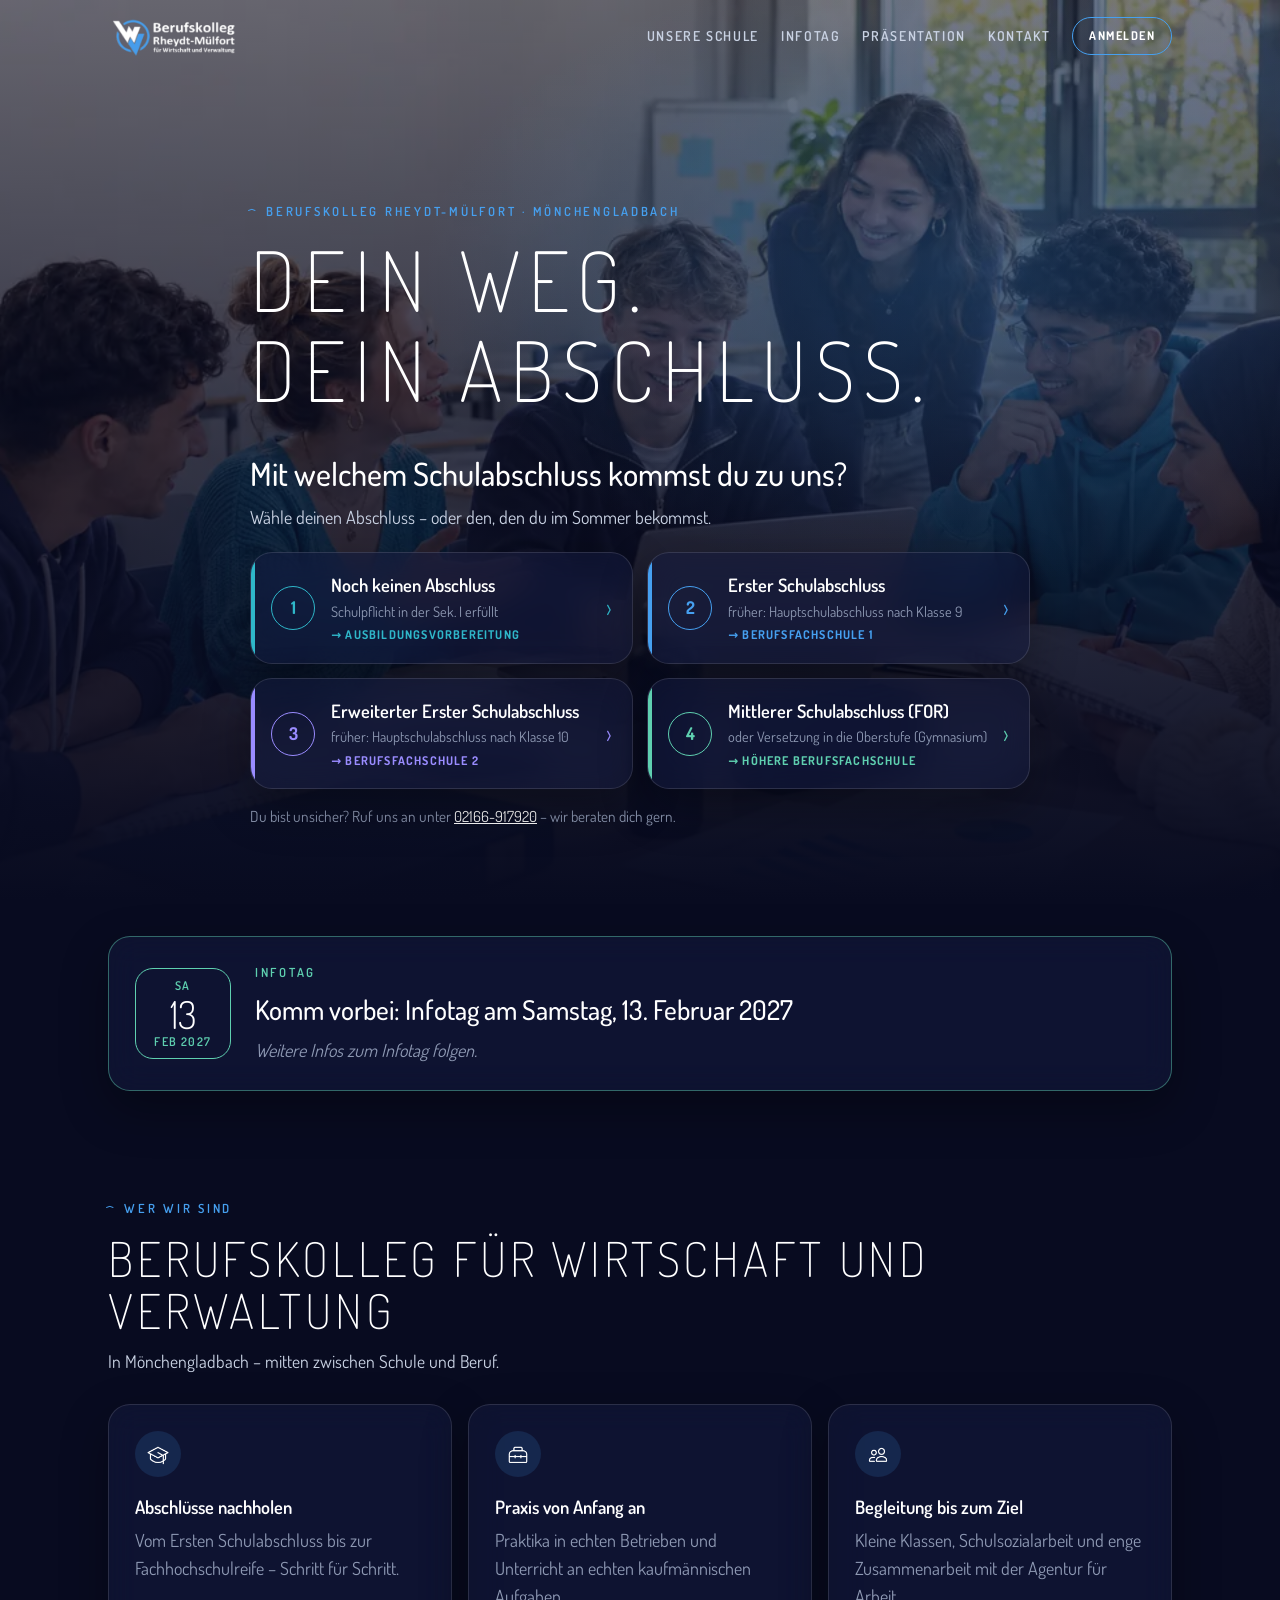
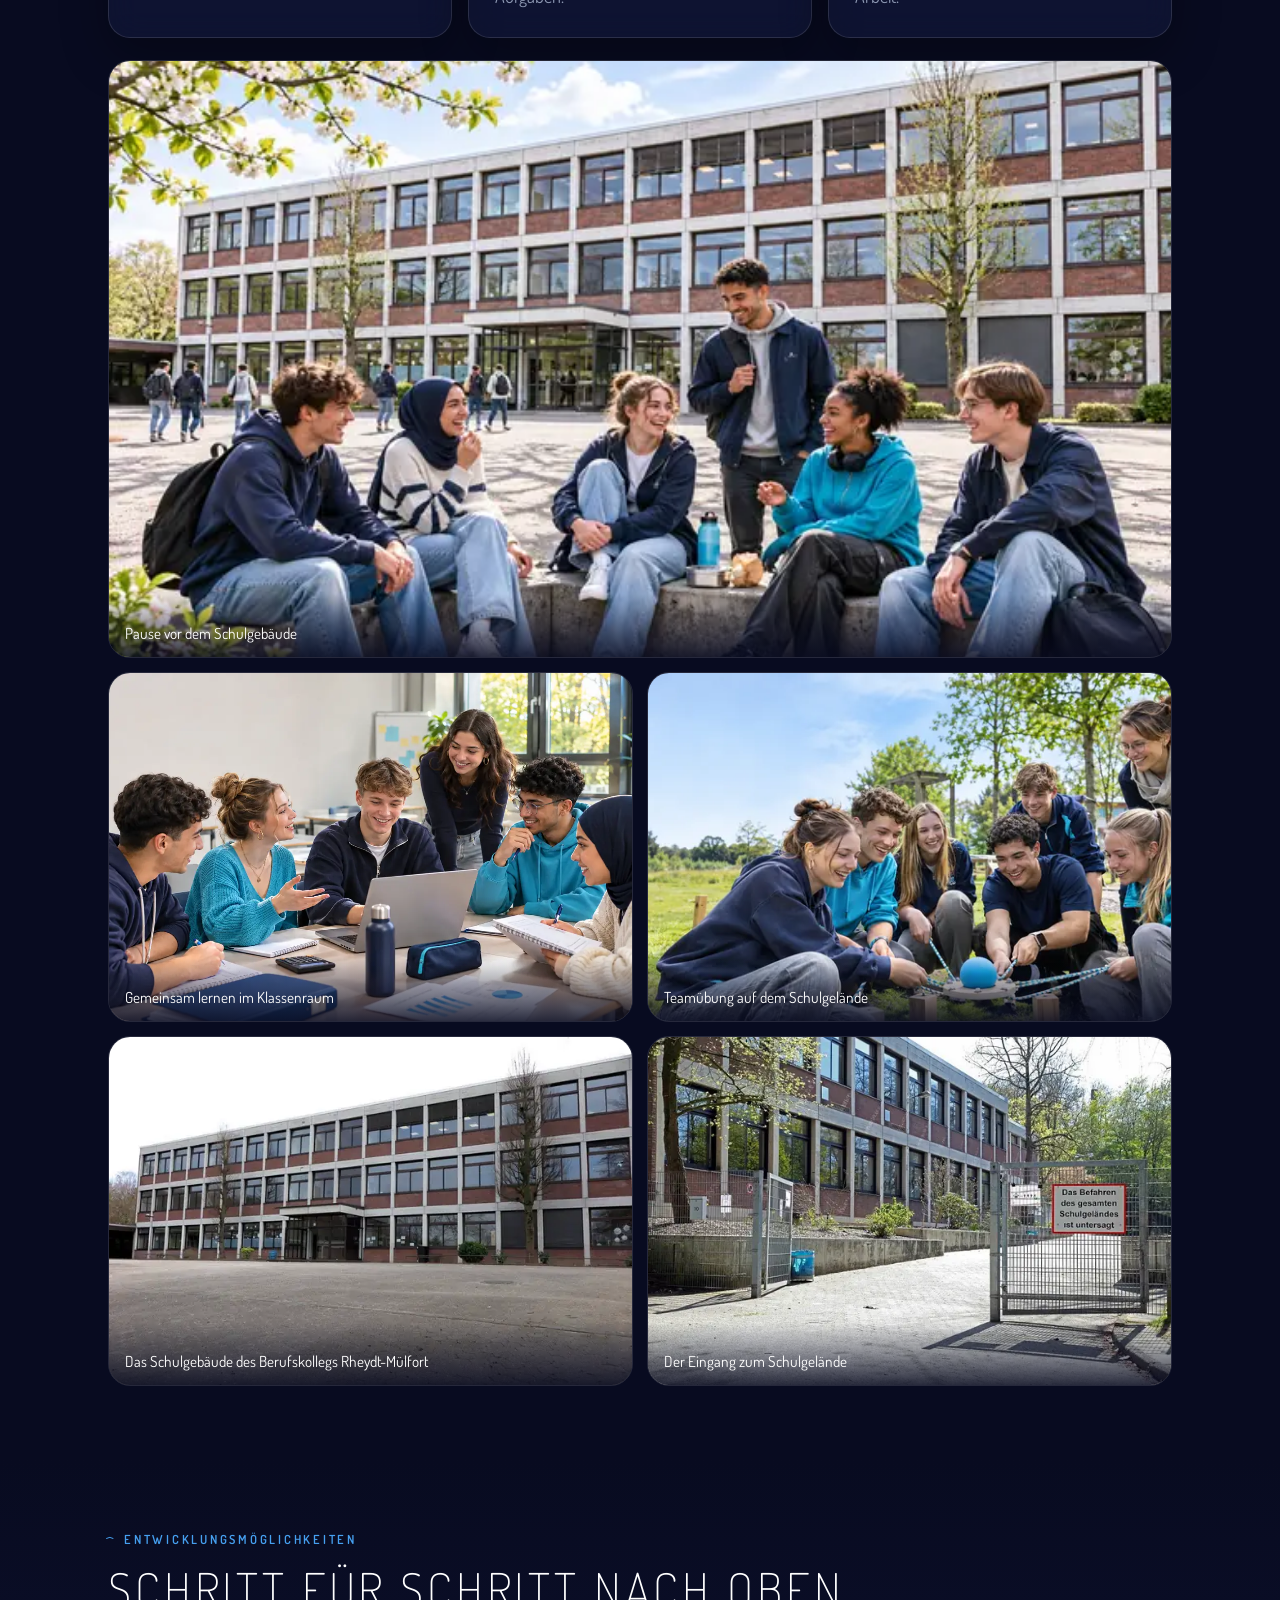
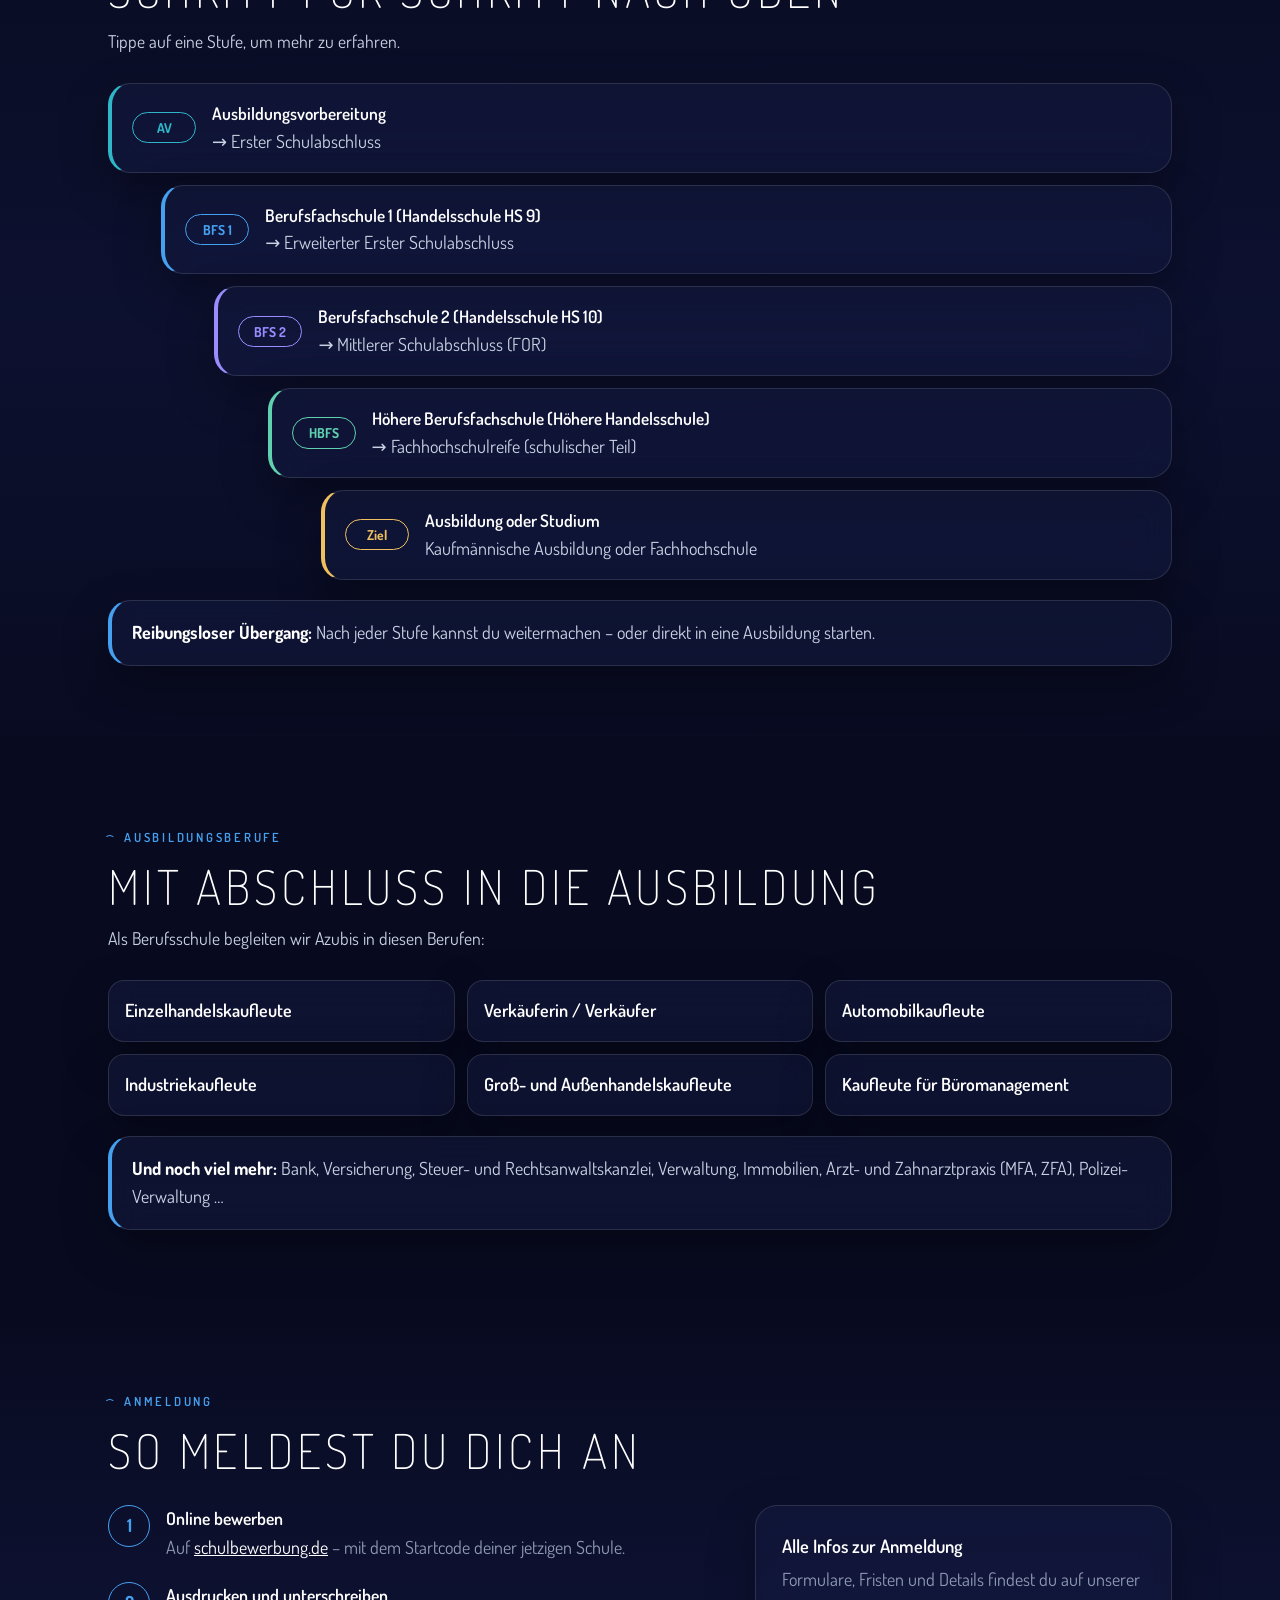
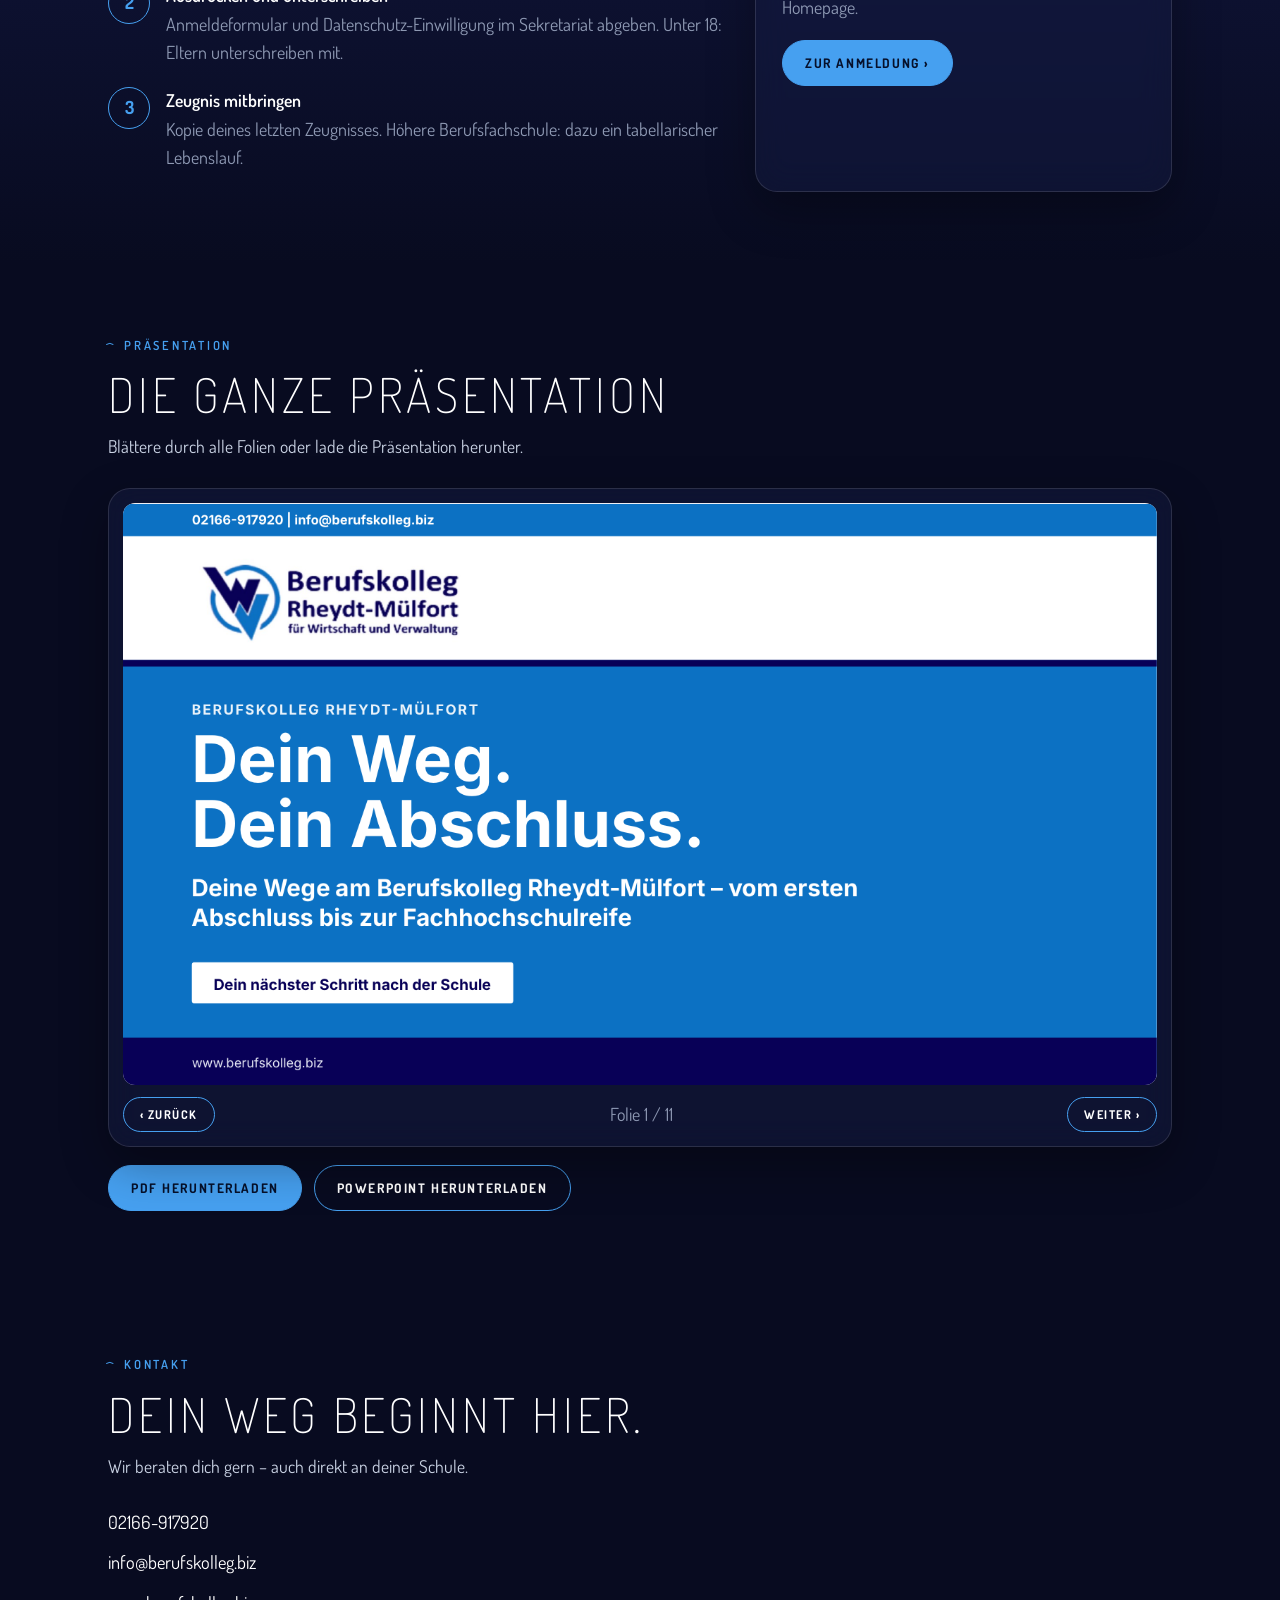
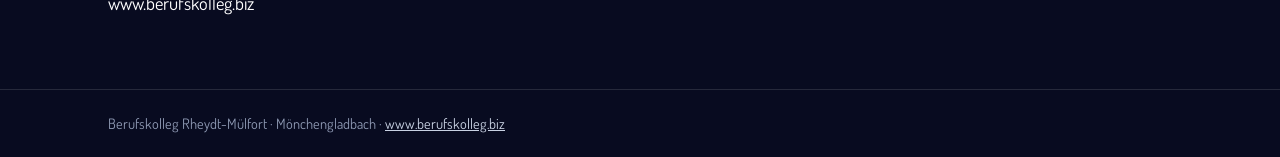
==== index.html @ b60a90c4 "Neues dunkles Design, Schulfotos eingebaut, Galerie Co-Authored-By: Claude Opus 5.5 <noreply@anthrop" ====
<!doctype html>
<html lang="de">
<head>
<meta charset="utf-8">
<meta name="viewport" content="width=device-width, initial-scale=1">
<title>Dein Weg. Dein Abschluss. – Berufskolleg Rheydt-Mülfort</title>
<meta name="description" content="Mit welchem Schulabschluss kommst du zu uns? Finde deinen Bildungsgang am Berufskolleg Rheydt-Mülfort in Mönchengladbach.">
<meta name="theme-color" content="#080b20">
<link rel="icon" href="assets/icon-abschluss.png">
<link rel="preload" href="assets/fonts/dosis-latin.woff2" as="font" type="font/woff2" crossorigin>
<link rel="preload" as="image" href="assets/img/schueler-gruppe-1200.webp" imagesrcset="assets/img/schueler-gruppe-640.webp 640w, assets/img/schueler-gruppe-1200.webp 1200w" imagesizes="100vw">
<link rel="stylesheet" href="assets/style.css">
</head>
<body>
<header class="site-header"><div class="wrap">
  <a href="index.html" aria-label="Zur Startseite"><img src="assets/logo-hell.png" alt="Berufskolleg Rheydt-Mülfort – für Wirtschaft und Verwaltung" width="655" height="217"></a>
  <div class="hdr-right"><nav class="nav"><a href="#schule">Unsere Schule</a><a href="#infotag">Infotag</a><a href="#praesentation">Präsentation</a><a href="#kontakt">Kontakt</a></nav><a class="btn small" href="https://www.berufskolleg.biz/schuelerinnen-und-schueler/anmeldung/" target="_blank" rel="noopener">Anmelden</a></div>
</div></header>

<section class="hero"><img class="hero-bg" src="assets/img/schueler-gruppe-1200.webp" srcset="assets/img/schueler-gruppe-640.webp 640w, assets/img/schueler-gruppe-1200.webp 1200w" sizes="100vw" alt="" style="width:100%;height:100%;object-fit:cover" fetchpriority="high"><div class="wrap">
  <span class="eyebrow"><span class="chev">^</span>Berufskolleg Rheydt-Mülfort · Mönchengladbach</span>
  <h1 class="display">Dein Weg.<br>Dein Abschluss.</h1>
  <h2 class="q">Mit welchem Schulabschluss kommst du zu uns?</h2>
  <p class="qsub">Wähle deinen Abschluss – oder den, den du im Sommer bekommst.</p>
  <div class="choices">
    <a class="choice glass" style="--c:#2fb7c9" href="av.html"><span class="num">1</span>
      <span><b>Noch keinen Abschluss</b><small>Schulpflicht in der Sek. I erfüllt</small><span class="to">→ Ausbildungsvorbereitung</span></span><span class="go" aria-hidden="true">›</span></a>
    <a class="choice glass" style="--c:#46a0f0" href="bfs1.html"><span class="num">2</span>
      <span><b>Erster Schulabschluss</b><small>früher: Hauptschulabschluss nach Klasse 9</small><span class="to">→ Berufsfachschule 1</span></span><span class="go" aria-hidden="true">›</span></a>
    <a class="choice glass" style="--c:#9a8cff" href="bfs2.html"><span class="num">3</span>
      <span><b>Erweiterter Erster Schulabschluss</b><small>früher: Hauptschulabschluss nach Klasse 10</small><span class="to">→ Berufsfachschule 2</span></span><span class="go" aria-hidden="true">›</span></a>
    <a class="choice glass" style="--c:#5fd0b0" href="hoehere-berufsfachschule.html"><span class="num">4</span>
      <span><b>Mittlerer Schulabschluss (FOR)</b><small>oder Versetzung in die Oberstufe (Gymnasium)</small><span class="to">→ Höhere Berufsfachschule</span></span><span class="go" aria-hidden="true">›</span></a>
    </div>
  <p class="hint">Du bist unsicher? Ruf uns an unter <a href="tel:+492166917920">02166-917920</a> – wir beraten dich gern.</p>
</div></section>

<section id="infotag" class="tight"><div class="wrap">
  <div class="infotag glass">
    <div class="it-date">Sa<b>13</b>Feb 2027</div>
    <div>
      <span class="eyebrow">Infotag</span>
      <h2>Komm vorbei: Infotag am Samstag, 13. Februar 2027</h2>
      <p class="placeholder-note">Weitere Infos zum Infotag folgen.</p>
    </div>
  </div>
</div></section>

<section id="schule"><div class="wrap">
  <span class="eyebrow"><span class="chev">^</span>Wer wir sind</span>
  <h2 class="display">Berufskolleg für Wirtschaft und Verwaltung</h2>
  <p class="lead">In Mönchengladbach – mitten zwischen Schule und Beruf.</p>
  <div class="cards3">
    <div class="glass card"><div class="ic"><img src="assets/icon-abschluss.png" alt=""></div><h3>Abschlüsse nachholen</h3><p>Vom Ersten Schulabschluss bis zur Fachhochschulreife – Schritt für Schritt.</p></div>
    <div class="glass card"><div class="ic"><img src="assets/icon-praxis.png" alt=""></div><h3>Praxis von Anfang an</h3><p>Praktika in echten Betrieben und Unterricht an echten kaufmännischen Aufgaben.</p></div>
    <div class="glass card"><div class="ic"><img src="assets/icon-begleitung.png" alt=""></div><h3>Begleitung bis zum Ziel</h3><p>Kleine Klassen, Schulsozialarbeit und enge Zusammenarbeit mit der Agentur für Arbeit.</p></div>
  </div>
  <div style="margin-top:22px"><div class="gallery"><figure><img src="assets/img/schulhof-gruppe-640.webp" srcset="assets/img/schulhof-gruppe-640.webp 640w, assets/img/schulhof-gruppe-1200.webp 1200w" sizes="(min-width:760px) 50vw, 100vw" alt="Pause vor dem Schulgebäude" loading="lazy"><figcaption>Pause vor dem Schulgebäude</figcaption></figure><figure><img src="assets/img/schueler-gruppe-640.webp" srcset="assets/img/schueler-gruppe-640.webp 640w, assets/img/schueler-gruppe-1200.webp 1200w" sizes="(min-width:760px) 50vw, 100vw" alt="Gemeinsam lernen im Klassenraum" loading="lazy"><figcaption>Gemeinsam lernen im Klassenraum</figcaption></figure><figure><img src="assets/img/teamuebung-640.webp" srcset="assets/img/teamuebung-640.webp 640w, assets/img/teamuebung-1200.webp 1200w" sizes="(min-width:760px) 50vw, 100vw" alt="Teamübung auf dem Schulgelände" loading="lazy"><figcaption>Teamübung auf dem Schulgelände</figcaption></figure><figure><img src="assets/img/schule-front-640.webp" srcset="assets/img/schule-front-640.webp 640w, assets/img/schule-front-1200.webp 1200w" sizes="(min-width:760px) 50vw, 100vw" alt="Das Schulgebäude des Berufskollegs Rheydt-Mülfort" loading="lazy"><figcaption>Das Schulgebäude des Berufskollegs Rheydt-Mülfort</figcaption></figure><figure><img src="assets/img/schule-eingang-640.webp" srcset="assets/img/schule-eingang-640.webp 640w, assets/img/schule-eingang-1200.webp 1200w" sizes="(min-width:760px) 50vw, 100vw" alt="Der Eingang zum Schulgelände" loading="lazy"><figcaption>Der Eingang zum Schulgelände</figcaption></figure></div></div>
</div></section>

<section id="wege" class="alt"><div class="wrap">
  <span class="eyebrow"><span class="chev">^</span>Entwicklungsmöglichkeiten</span>
  <h2 class="display">Schritt für Schritt nach oben</h2>
  <p class="lead">Tippe auf eine Stufe, um mehr zu erfahren.</p>
  <div class="stairs"><a class="step glass" style="--c:#2fb7c9" href="av.html"><span class="lvl">AV</span><span><b>Ausbildungsvorbereitung</b><br><span>→ Erster Schulabschluss</span></span></a><a class="step glass" style="--c:#46a0f0" href="bfs1.html"><span class="lvl">BFS 1</span><span><b>Berufsfachschule 1 (Handelsschule HS 9)</b><br><span>→ Erweiterter Erster Schulabschluss</span></span></a><a class="step glass" style="--c:#9a8cff" href="bfs2.html"><span class="lvl">BFS 2</span><span><b>Berufsfachschule 2 (Handelsschule HS 10)</b><br><span>→ Mittlerer Schulabschluss (FOR)</span></span></a><a class="step glass" style="--c:#5fd0b0" href="hoehere-berufsfachschule.html"><span class="lvl">HBFS</span><span><b>Höhere Berufsfachschule (Höhere Handelsschule)</b><br><span>→ Fachhochschulreife (schulischer Teil)</span></span></a><a class="step glass" style="--c:#f0c060" href="#berufe"><span class="lvl">Ziel</span><span><b>Ausbildung oder Studium</b><br><span>Kaufmännische Ausbildung oder Fachhochschule</span></span></a></div>
  <p class="note glass"><b>Reibungsloser Übergang:</b> Nach jeder Stufe kannst du weitermachen – oder direkt in eine Ausbildung starten.</p>
</div></section>

<section id="berufe"><div class="wrap">
  <span class="eyebrow"><span class="chev">^</span>Ausbildungsberufe</span>
  <h2 class="display">Mit Abschluss in die Ausbildung</h2>
  <p class="lead">Als Berufsschule begleiten wir Azubis in diesen Berufen:</p>
  <div class="jobs">
    <div class="job glass">Einzelhandelskaufleute</div><div class="job glass">Verkäuferin / Verkäufer</div><div class="job glass">Automobilkaufleute</div>
    <div class="job glass">Industriekaufleute</div><div class="job glass">Groß- und Außenhandelskaufleute</div><div class="job glass">Kaufleute für Büromanagement</div>
  </div>
  <p class="note glass"><b>Und noch viel mehr:</b> Bank, Versicherung, Steuer- und Rechtsanwaltskanzlei, Verwaltung, Immobilien, Arzt- und Zahnarztpraxis (MFA, ZFA), Polizei-Verwaltung …</p>
</div></section>

<section id="anmeldung" class="alt"><div class="wrap">
  <span class="eyebrow"><span class="chev">^</span>Anmeldung</span>
  <h2 class="display">So meldest du dich an</h2>
  <div class="reg" style="margin-top:28px">
    <div>
      <div class="regstep"><div class="n">1</div><div><h3>Online bewerben</h3><p>Auf <a href="https://www.schulbewerbung.de" target="_blank" rel="noopener">schulbewerbung.de</a> – mit dem Startcode deiner jetzigen Schule.</p></div></div>
      <div class="regstep"><div class="n">2</div><div><h3>Ausdrucken und unterschreiben</h3><p>Anmeldeformular und Datenschutz-Einwilligung im Sekretariat abgeben. Unter 18: Eltern unterschreiben mit.</p></div></div>
      <div class="regstep"><div class="n">3</div><div><h3>Zeugnis mitbringen</h3><p>Kopie deines letzten Zeugnisses. Höhere Berufsfachschule: dazu ein tabellarischer Lebenslauf.</p></div></div>
    </div>
    <div class="glass card">
      <h3>Alle Infos zur Anmeldung</h3>
      <p style="margin-bottom:18px">Formulare, Fristen und Details findest du auf unserer Homepage.</p>
      <a class="btn solid" href="https://www.berufskolleg.biz/schuelerinnen-und-schueler/anmeldung/" target="_blank" rel="noopener">Zur Anmeldung ›</a>
    </div>
  </div>
  
</div></section>

<section id="praesentation"><div class="wrap">
  <span class="eyebrow"><span class="chev">^</span>Präsentation</span>
  <h2 class="display">Die ganze Präsentation</h2>
  <p class="lead">Blättere durch alle Folien oder lade die Präsentation herunter.</p>
  <div class="viewer glass">
    <img id="slide" src="assets/folie-01.png" alt="Folie 1 der Präsentation" loading="lazy">
    <div class="vctrl">
      <button class="btn small" id="prev" aria-label="Vorherige Folie">‹ Zurück</button>
      <span id="slideNo">Folie 1 / 11</span>
      <button class="btn small" id="next" aria-label="Nächste Folie">Weiter ›</button>
    </div>
  </div>
  <div class="btns dl">
    <a class="btn solid" href="assets/Dein-Weg-Dein-Abschluss.pdf" download>PDF herunterladen</a>
    <a class="btn" href="assets/Dein-Weg-Dein-Abschluss.pptx" download>PowerPoint herunterladen</a>
  </div>
</div></section>

<section id="kontakt"><div class="wrap">
  <span class="eyebrow"><span class="chev">^</span>Kontakt</span>
  <h2 class="display">Dein Weg beginnt hier.</h2>
  <p class="lead">Wir beraten dich gern – auch direkt an deiner Schule.</p>
  <div class="contact">
    <a href="tel:+492166917920">02166-917920</a>
    <a href="mailto:info@berufskolleg.biz">info@berufskolleg.biz</a>
    <a href="https://www.berufskolleg.biz" target="_blank" rel="noopener">www.berufskolleg.biz</a>
  </div>
</div></section>
<footer><div class="wrap">Berufskolleg Rheydt-Mülfort · Mönchengladbach · <a href="https://www.berufskolleg.biz">www.berufskolleg.biz</a></div></footer>

<script>
(()=>{const h=document.querySelector('.site-header');const f=()=>h.classList.toggle('scrolled',scrollY>20);f();addEventListener('scroll',f,{passive:true});})();
</script>
<script>
const R={"av":"av.html","hs9":"bfs1.html","hs10":"bfs2.html","hoeha":"hoehere-berufsfachschule.html"};const m=location.hash.match(/^#berater-(\w+)$/);if(m&&R[m[1]])location.replace(R[m[1]]);
const N=11;let cur=1;const img=document.getElementById("slide"),no=document.getElementById("slideNo");
function show(n){cur=(n+N-1)%N+1;const s=String(cur).padStart(2,"0");img.src=`assets/folie-${s}.png`;img.alt=`Folie ${cur} der Präsentation`;no.textContent=`Folie ${cur} / ${N}`;}
document.getElementById("prev").onclick=()=>show(cur-1);document.getElementById("next").onclick=()=>show(cur+1);
let sx=null;img.addEventListener("touchstart",e=>sx=e.touches[0].clientX,{passive:true});
img.addEventListener("touchend",e=>{if(sx===null)return;const d=e.changedTouches[0].clientX-sx;if(Math.abs(d)>40)show(cur+(d<0?1:-1));sx=null;});
</script>
</body>
</html>
---- assets/style.css ----
@font-face{font-family:"Dosis";src:url("fonts/dosis-latin.woff2") format("woff2");font-weight:200 800;font-display:swap}
:root{
  --bg:#080b20; --bg2:#0d1130; --text:#c9d2e3; --muted:#8e99b3; --white:#fff;
  --accent:#46a0f0; --mint:#5fd0b0;
  --glass:rgba(22,28,62,.52); --glass-b:rgba(255,255,255,.12);
  --r:22px; --shadow:0 18px 48px rgba(0,0,0,.32);
}
*{box-sizing:border-box}
html{scroll-behavior:smooth}
body{margin:0;background:var(--bg);color:var(--text);font-family:"Dosis",system-ui,-apple-system,"Segoe UI",sans-serif;font-size:18px;line-height:1.55;-webkit-text-size-adjust:100%;overflow-x:hidden}
img{max-width:100%;display:block}
a{color:var(--accent)}
.wrap{max-width:1120px;margin:0 auto;padding:0 16px}
@media (min-width:720px){.wrap{padding:0 28px}}
h1,h2,h3{color:var(--white);margin:0}
.eyebrow{display:block;text-transform:uppercase;letter-spacing:.22em;font-size:.78rem;font-weight:600;color:var(--accent);margin:0 0 14px}
.chev{display:inline-block;color:var(--accent);font-weight:400;font-size:1.5em;line-height:0;vertical-align:-.32em;transform:scaleX(1.5);margin-right:.45em}
.display{font-weight:200;text-transform:uppercase;letter-spacing:.08em;line-height:1.08}
h2.display{font-size:clamp(1.8rem,6vw,3rem);margin-bottom:12px}
.lead{font-size:1.1rem;color:var(--text);max-width:680px;margin:0 0 28px}

/* Header */
.site-header{position:fixed;inset:0 0 auto 0;z-index:50;transition:background .25s,backdrop-filter .25s,border-color .25s;border-bottom:1px solid transparent}
.site-header.scrolled{background:rgba(8,11,32,.82);backdrop-filter:blur(14px);-webkit-backdrop-filter:blur(14px);border-bottom-color:var(--glass-b)}
.site-header .wrap{display:flex;align-items:center;justify-content:space-between;gap:14px;height:72px}
.site-header img{height:44px;width:auto}
.hdr-right{display:flex;align-items:center;gap:22px}
.nav{display:flex;gap:22px}
.nav a{color:var(--text);text-decoration:none;text-transform:uppercase;letter-spacing:.12em;font-weight:600;font-size:.85rem}
.nav a:hover{color:var(--white)}
@media (max-width:820px){.nav{display:none}}

/* Buttons */
.btn{display:inline-flex;align-items:center;gap:8px;border-radius:999px;padding:12px 22px;text-decoration:none;font-weight:700;text-transform:uppercase;letter-spacing:.12em;font-size:.82rem;border:1px solid var(--accent);color:var(--white);background:transparent;transition:background .2s,color .2s;cursor:pointer}
.btn:hover{background:var(--accent);color:#06102a}
.btn.solid{background:var(--accent);color:#06102a}
.btn.solid:hover{background:#7cc0ff}
button.btn{font-family:inherit}
.btn.small{padding:9px 16px;font-size:.75rem}
.btns{display:flex;flex-wrap:wrap;gap:12px}

/* Hero */
.hero{position:relative;min-height:100svh;display:flex;align-items:flex-end;padding:120px 0 56px;isolation:isolate}
.hero-bg{position:absolute;inset:0;z-index:-2;background-size:cover;background-position:center}
.hero::before{content:"";position:absolute;inset:0;z-index:-1;background:
  radial-gradient(60% 50% at 75% 30%,rgba(70,160,240,.28),transparent 70%),
  linear-gradient(180deg,rgba(8,11,32,.55) 0%,rgba(8,11,32,.78) 45%,var(--bg) 100%)}
.hero h1.display{font-size:clamp(2.4rem,9vw,5.2rem);letter-spacing:.1em;margin-bottom:18px}
.hero .q{font-size:clamp(1.35rem,4.5vw,2rem);font-weight:500;color:var(--white);margin:34px 0 6px}
.hero .qsub{color:var(--text);margin:0 0 20px}

/* Glass */
.glass{background:var(--glass);border:1px solid var(--glass-b);border-radius:var(--r);box-shadow:var(--shadow);backdrop-filter:blur(16px) saturate(1.25);-webkit-backdrop-filter:blur(16px) saturate(1.25)}

/* Auswahl */
.choices{display:grid;gap:14px;grid-template-columns:1fr}
@media (min-width:760px){.choices{grid-template-columns:1fr 1fr}}
.choice{display:flex;align-items:center;gap:16px;padding:18px 20px;text-decoration:none;color:var(--text);position:relative;overflow:hidden;transition:transform .15s,border-color .15s}
.choice::before{content:"";position:absolute;left:0;top:0;bottom:0;width:4px;background:var(--c)}
.choice:hover{transform:translateY(-2px);border-color:var(--c)}
.choice .num{flex:none;width:44px;height:44px;border-radius:50%;border:1px solid var(--c);color:var(--c);display:grid;place-items:center;font-weight:700;font-size:1.1rem}
.choice b{display:block;color:var(--white);font-size:1.15rem;font-weight:600}
.choice small{display:block;color:var(--muted);font-size:.9rem}
.choice .to{display:block;color:var(--c);font-weight:700;text-transform:uppercase;letter-spacing:.1em;font-size:.75rem;margin-top:4px}
.choice .go{margin-left:auto;color:var(--c);font-size:1.6rem;font-weight:300}
.hint{color:var(--muted);font-size:.95rem;margin-top:16px}
.hint a{color:var(--white)}

/* Sections */
section{padding:72px 0;position:relative}
section.alt{background:linear-gradient(180deg,var(--bg) 0%,var(--bg2) 50%,var(--bg) 100%)}
.cards3{display:grid;gap:16px;grid-template-columns:1fr}
@media (min-width:760px){.cards3{grid-template-columns:repeat(3,1fr)}}
.card{padding:26px}
.card .ic{width:46px;height:46px;border-radius:50%;background:rgba(70,160,240,.14);display:grid;place-items:center;margin-bottom:16px}
.card .ic img{width:26px;height:26px;filter:brightness(0) invert(1)}
.card h3{font-size:1.15rem;font-weight:600;margin-bottom:6px}
.card p{margin:0;color:var(--muted)}

/* Galerie */
.gallery{display:grid;gap:14px;grid-template-columns:1fr}
@media (min-width:760px){.gallery{grid-template-columns:repeat(2,1fr)}}
.gallery figure:first-child{grid-column:1/-1;aspect-ratio:16/9}
.gallery figure{margin:0;border-radius:var(--r);overflow:hidden;border:1px solid var(--glass-b);position:relative;aspect-ratio:3/2}
.gallery img{width:100%;height:100%;object-fit:cover;transition:transform .6s}
.gallery figure:hover img{transform:scale(1.04)}
.gallery figcaption{position:absolute;left:0;right:0;bottom:0;padding:28px 16px 12px;background:linear-gradient(transparent,rgba(8,11,32,.85));color:var(--white);font-size:.95rem}

/* Treppe */
.stairs{display:grid;gap:12px}
.step{display:flex;align-items:center;gap:16px;padding:16px 20px;text-decoration:none;color:var(--text);border-left:4px solid var(--c)}
.step b{color:var(--white);font-weight:600;font-size:1.08rem}
.step .lvl{flex:none;min-width:64px;text-align:center;font-weight:700;color:var(--c);border:1px solid var(--c);border-radius:999px;padding:4px 10px;font-size:.85rem}
@media (min-width:760px){.step:nth-child(2){margin-left:5%}.step:nth-child(3){margin-left:10%}.step:nth-child(4){margin-left:15%}.step:nth-child(5){margin-left:20%}}
.note{padding:18px 20px;margin-top:20px;border-left:4px solid var(--accent)}
.note b{color:var(--white)}

/* Berufe */
.jobs{display:grid;gap:12px;grid-template-columns:1fr 1fr}
@media (min-width:760px){.jobs{grid-template-columns:repeat(3,1fr)}}
.job{min-width:0;hyphens:auto;overflow-wrap:break-word;padding:16px;color:var(--white);font-weight:600;border-radius:16px}

/* Infotag */
.infotag{display:flex;gap:24px;align-items:center;padding:26px;border-color:rgba(95,208,176,.45)}
.it-date{flex:none;width:96px;text-align:center;border:1px solid var(--mint);color:var(--mint);border-radius:18px;padding:10px 0;line-height:1.1;font-weight:600;text-transform:uppercase;letter-spacing:.12em;font-size:.75rem}
.it-date b{display:block;font-size:2.4rem;font-weight:300;letter-spacing:0;color:var(--white)}
.infotag .eyebrow{color:var(--mint);margin-bottom:6px}
.infotag h2{font-size:clamp(1.25rem,4vw,1.7rem);font-weight:500;margin-bottom:6px}
.placeholder-note{color:var(--muted);font-style:italic;margin:0}
@media (max-width:520px){.infotag{flex-direction:column;align-items:flex-start}}

/* Anmeldung */
.reg{display:grid;gap:22px;grid-template-columns:1fr}
@media (min-width:860px){.reg{grid-template-columns:1.5fr 1fr}}
.regstep{display:flex;gap:16px;margin-bottom:20px}
.regstep .n{flex:none;width:42px;height:42px;border-radius:50%;border:1px solid var(--accent);color:var(--accent);display:grid;place-items:center;font-weight:700}
.regstep h3{font-size:1.1rem;font-weight:600;margin:0 0 2px}
.regstep p{margin:0;color:var(--muted)}
.regstep a{color:var(--white)}

/* Präsentation */
.viewer{padding:14px}
.viewer img{width:100%;border-radius:12px;aspect-ratio:16/9;object-fit:contain;background:#eef0f5}
.vctrl{display:flex;align-items:center;justify-content:space-between;gap:10px;margin-top:12px;color:var(--muted)}
.dl{margin-top:18px}

/* Kontakt / Footer */
.contact{display:grid;gap:12px;font-size:1.15rem}
.contact a{color:var(--white);text-decoration:none}
.contact a:hover{color:var(--accent)}
footer{border-top:1px solid var(--glass-b);color:var(--muted);font-size:.9rem;padding:22px 0}
footer a{color:var(--text)}

/* Bildungsgang-Seite */
.bg-hero{position:relative;padding:130px 0 56px;isolation:isolate;min-height:62svh;display:flex;align-items:flex-end}
.bg-hero::before{content:"";position:absolute;inset:0;z-index:-1;background:
  radial-gradient(55% 60% at 80% 20%,color-mix(in srgb,var(--c) 38%,transparent),transparent 70%),
  linear-gradient(180deg,rgba(8,11,32,.6) 0%,rgba(8,11,32,.82) 55%,var(--bg) 100%)}
.bg-hero .eyebrow{color:var(--c)}
.bg-hero .chev{color:var(--c)}
.bg-hero h1.display{font-size:clamp(2.1rem,8vw,4.4rem);hyphens:auto;overflow-wrap:break-word;margin-bottom:6px}
.bg-hero .alias{color:var(--muted);text-transform:uppercase;letter-spacing:.14em;font-size:.85rem;margin:0 0 14px}
.bg-hero .claim{font-size:clamp(1.1rem,3vw,1.35rem);color:var(--white);margin:0 0 24px;max-width:640px}
.bg-hero .btn{border-color:var(--c)}
.bg-hero .btn.solid{background:var(--c);color:#06102a}
.back{display:inline-flex;align-items:center;gap:6px;color:var(--text);text-decoration:none;text-transform:uppercase;letter-spacing:.14em;font-size:.78rem;font-weight:600;margin-bottom:26px}
.back:hover{color:var(--white)}
.facts{display:grid;gap:12px;grid-template-columns:repeat(3,1fr)}
@media (max-width:680px){.facts{grid-template-columns:1fr}}
.fact{padding:16px 18px;border-top:2px solid var(--c);border-radius:16px}
.fact span{display:block;font-size:.72rem;letter-spacing:.16em;text-transform:uppercase;color:var(--muted);font-weight:600}
.fact b{color:var(--white);font-weight:600;font-size:1.08rem}
.textbox{padding:22px 24px;border-left:4px solid var(--c)}
.two{display:grid;gap:18px;grid-template-columns:1fr}
@media (min-width:860px){.two{grid-template-columns:1.4fr 1fr}}
.panel{padding:24px}
.panel h2{font-size:1.3rem;font-weight:500;text-transform:uppercase;letter-spacing:.1em;margin-bottom:12px}
.panel ul{margin:0;padding-left:0;list-style:none}
.panel li{padding:8px 0 8px 28px;position:relative;border-bottom:1px solid rgba(255,255,255,.06)}
.panel li::before{content:"^";position:absolute;left:4px;top:8px;color:var(--c);transform:rotate(90deg) scaleX(1.4)}
.next{padding:24px;border:1px solid var(--c);background:color-mix(in srgb,var(--c) 14%,rgba(22,28,62,.6))}
.next h2{color:var(--c)}
.next a{color:var(--white);font-weight:700}
.stack>*+*{margin-top:18px}
section.tight{padding:36px 0}
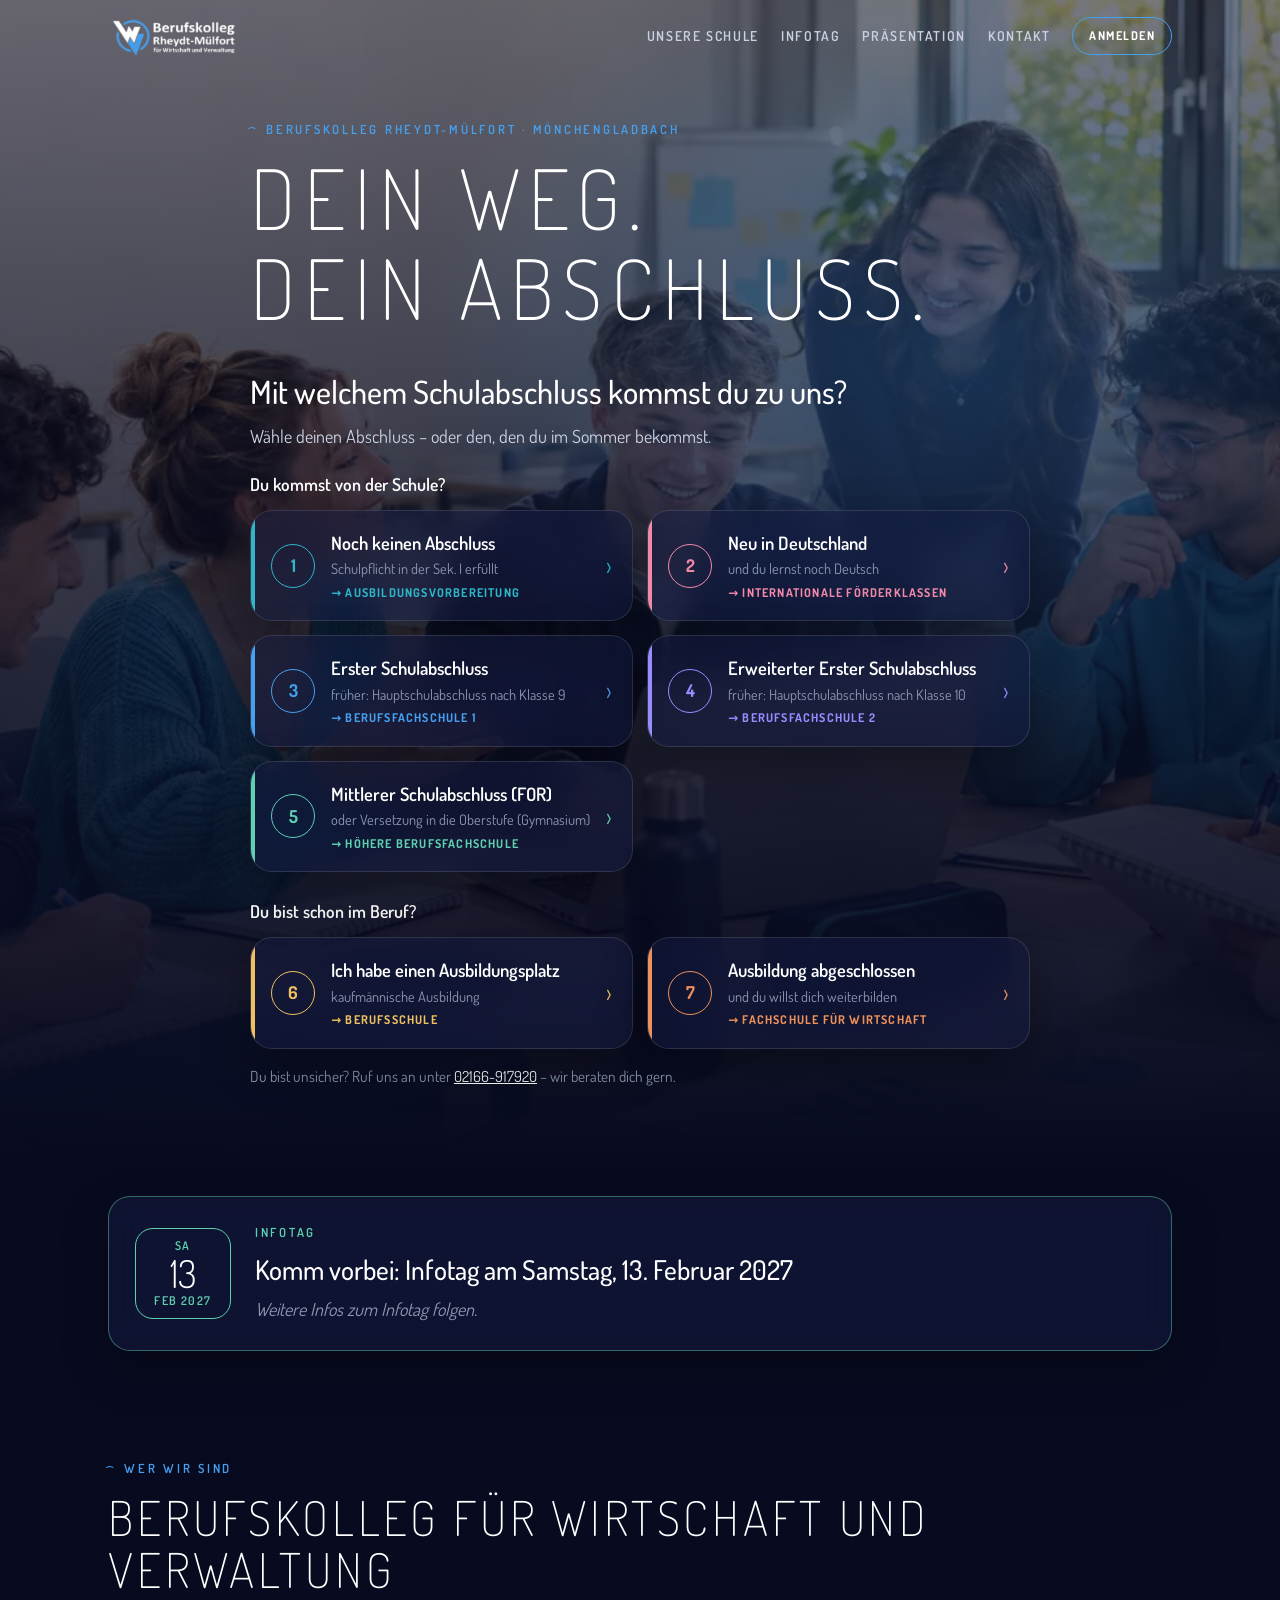
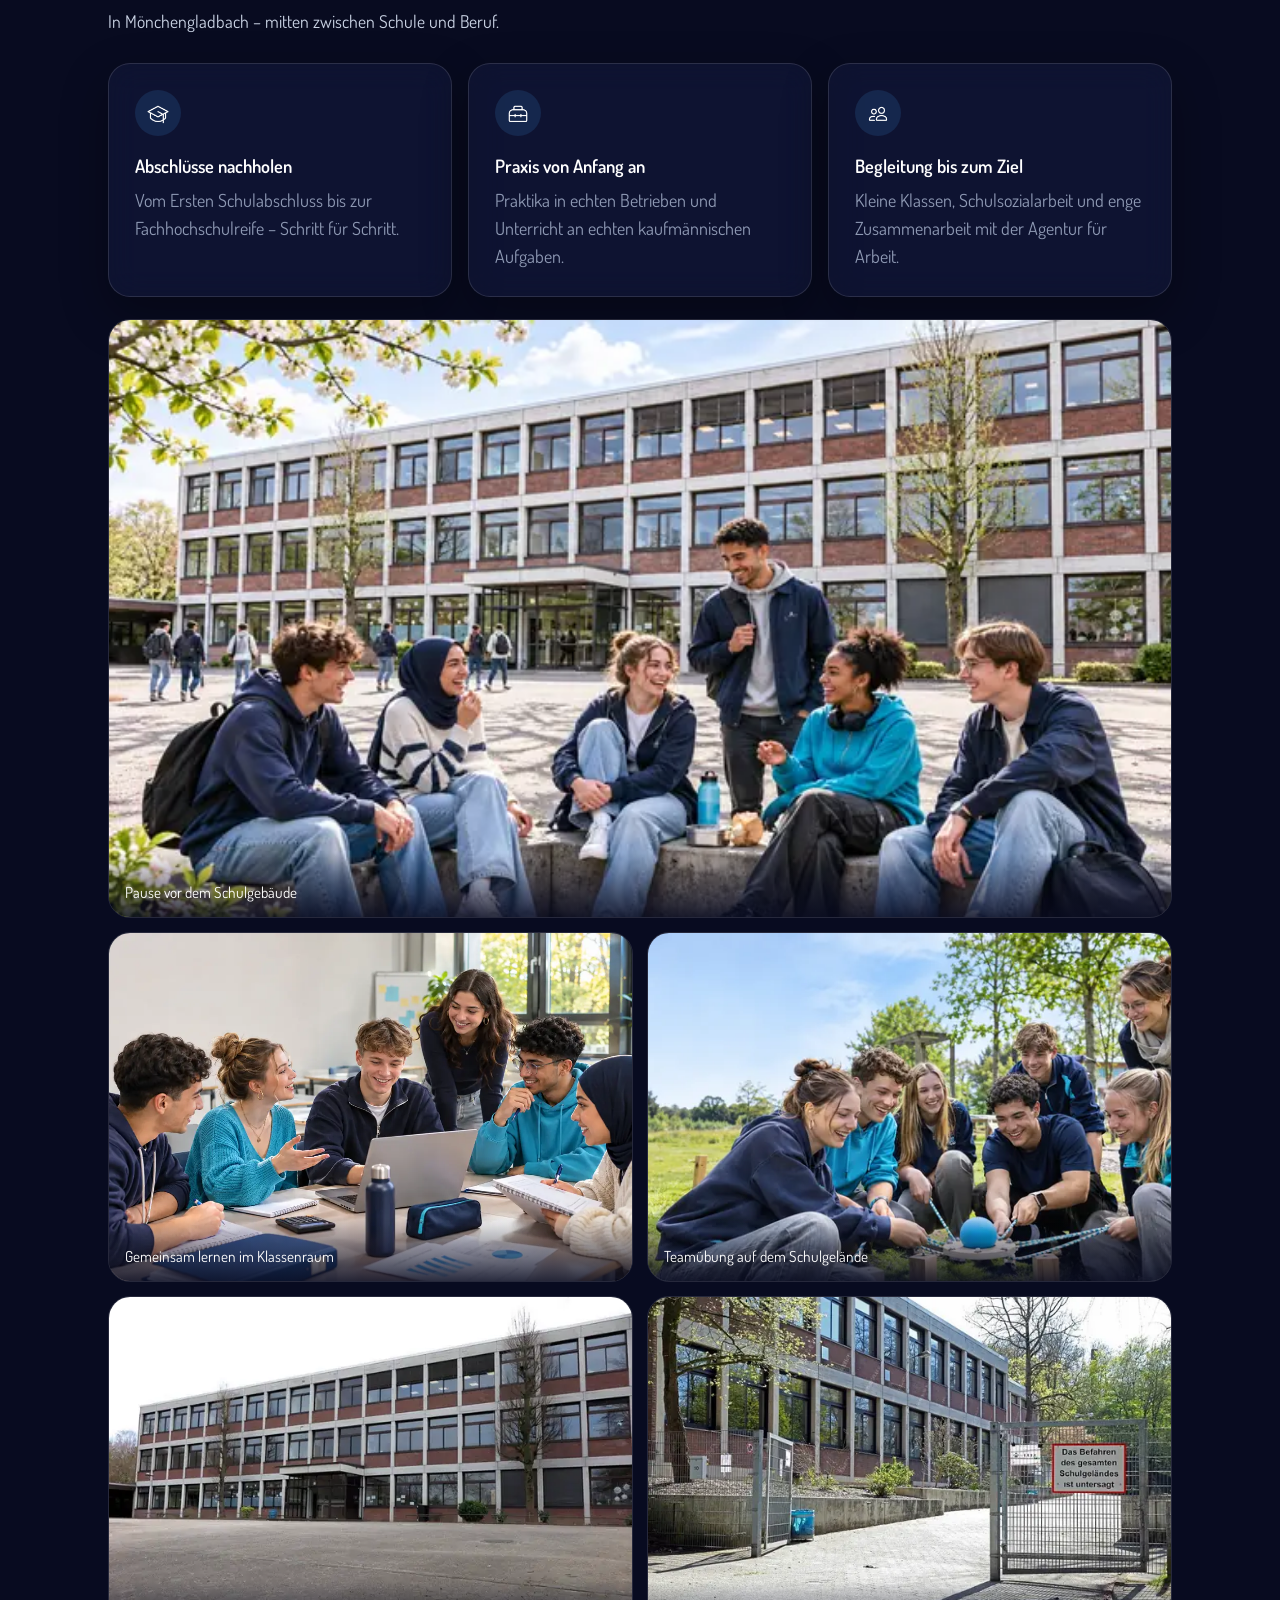
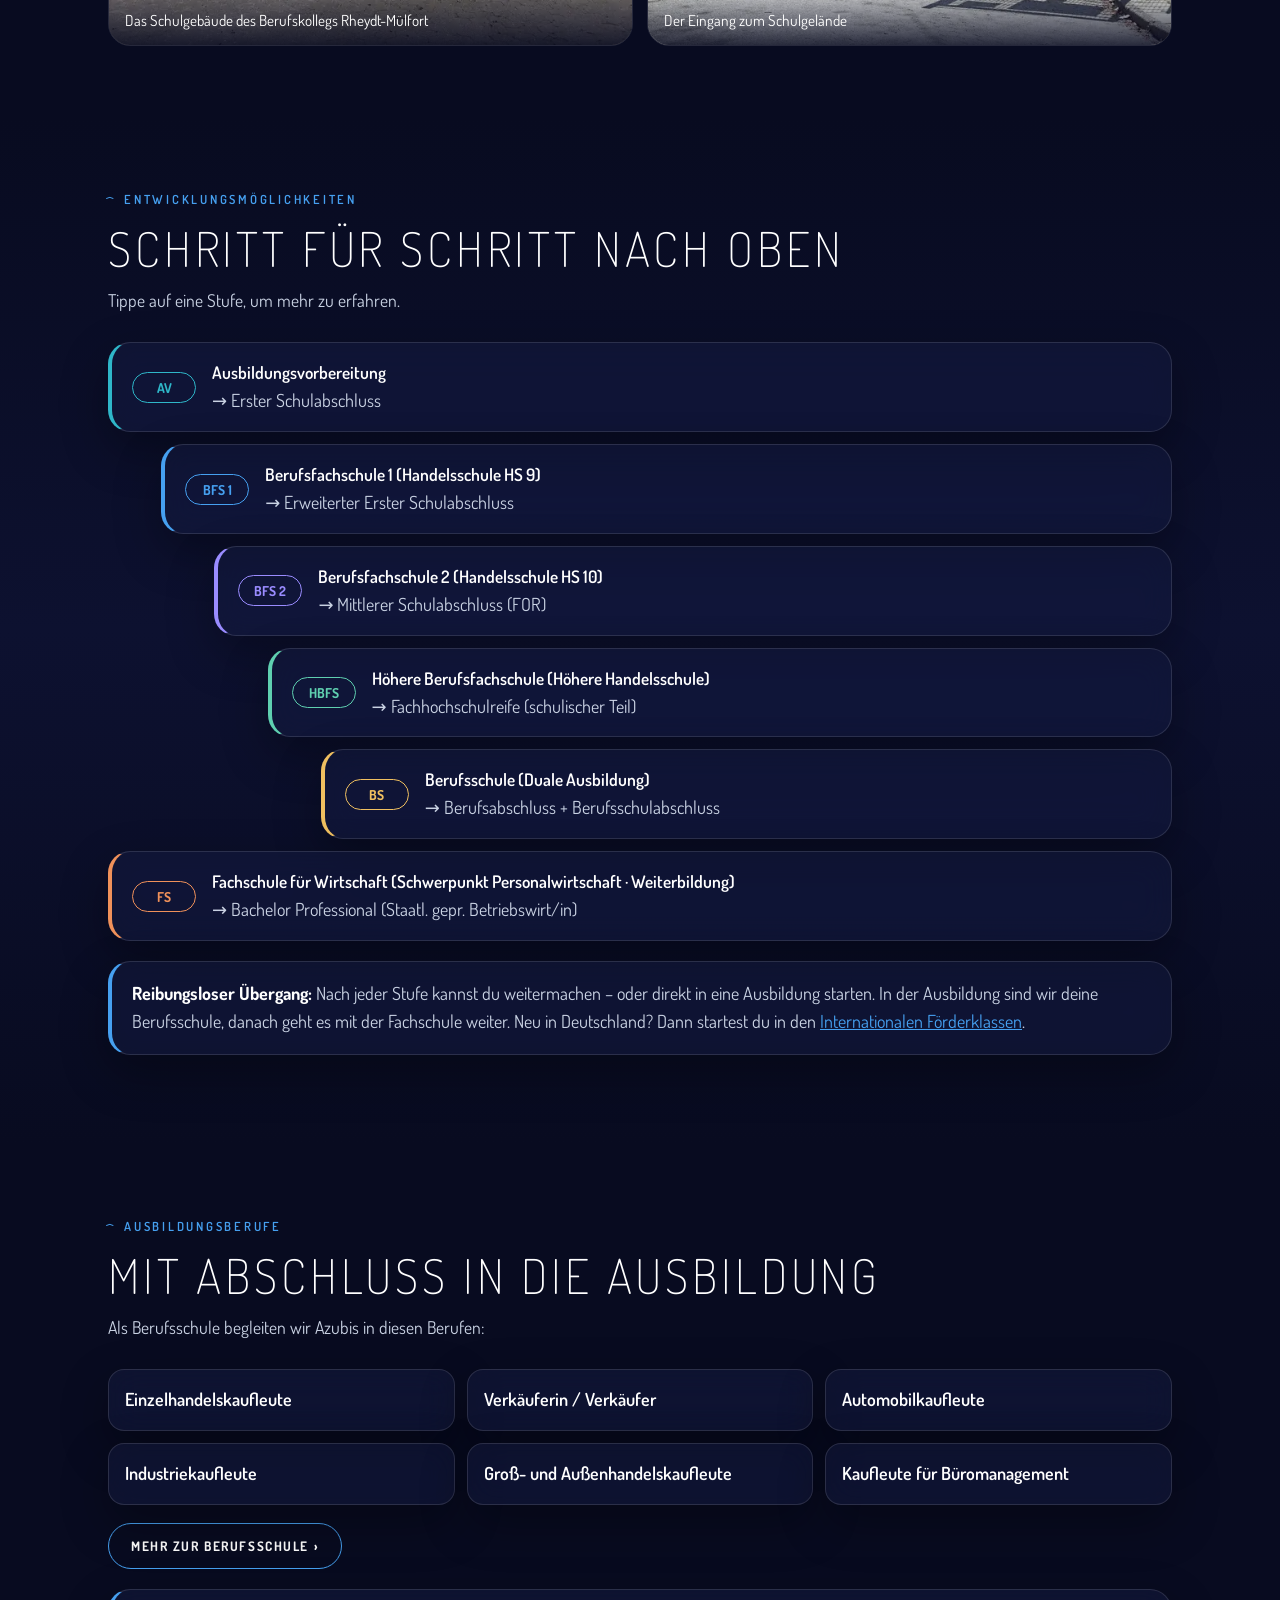
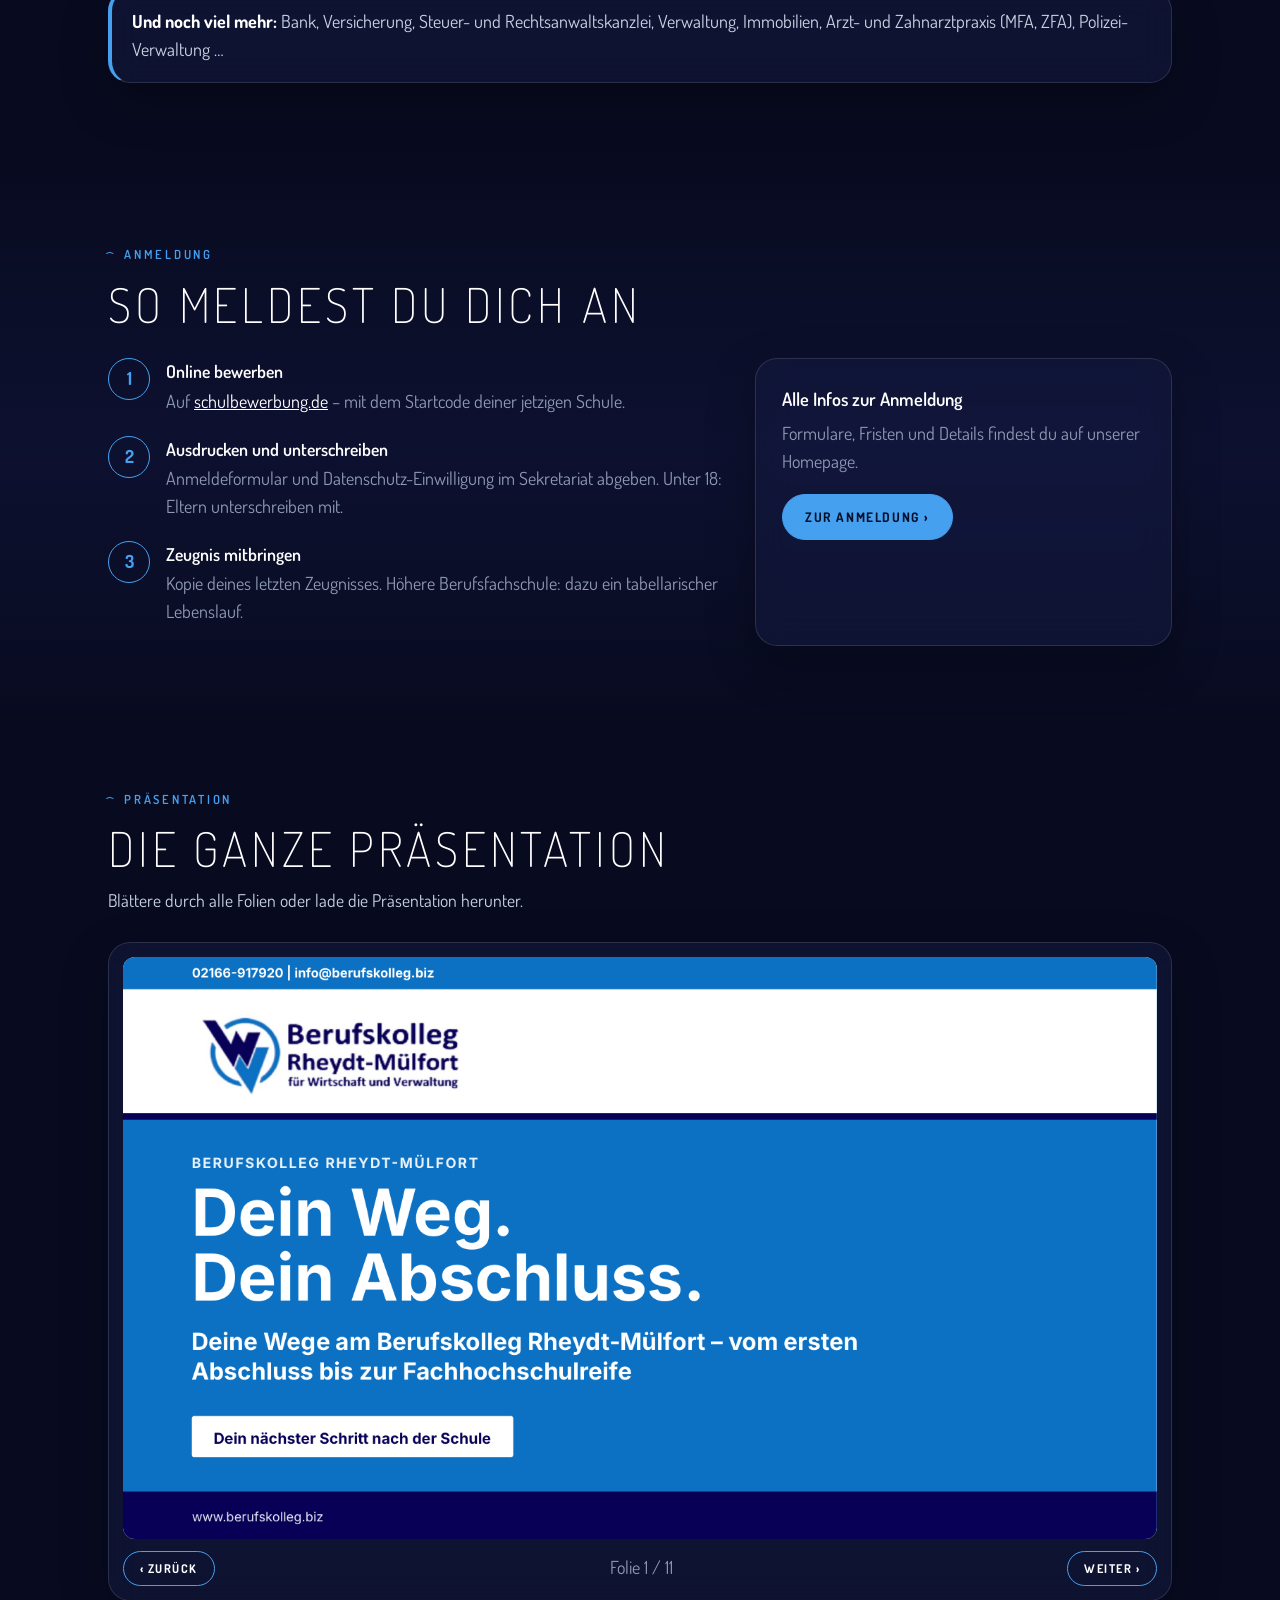
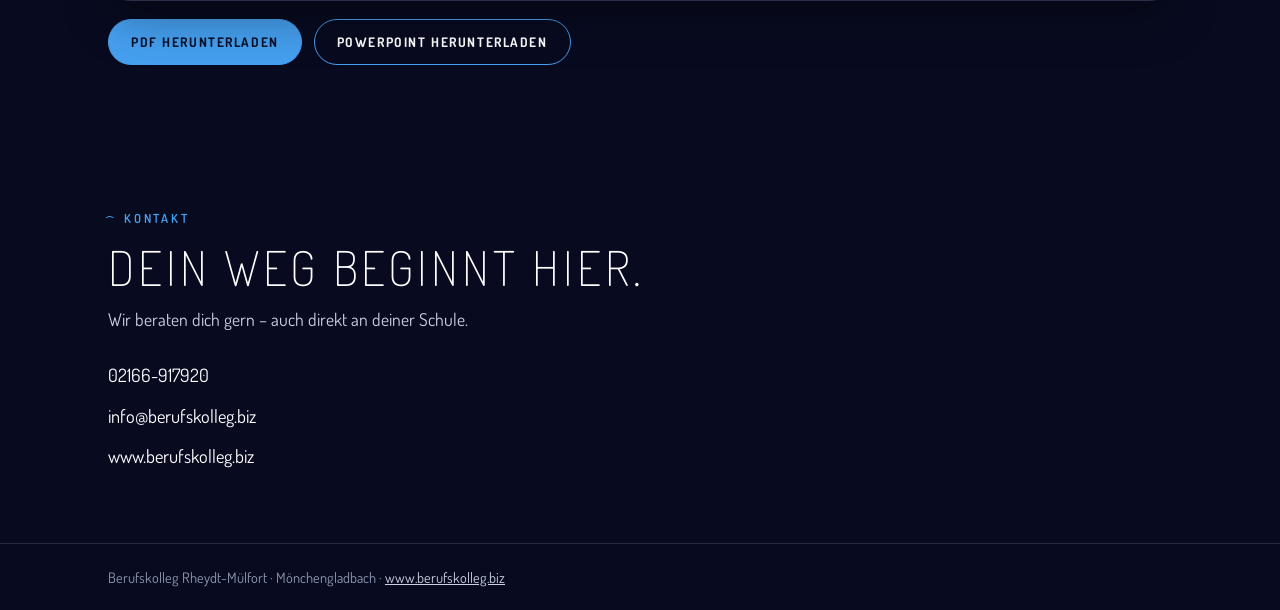
==== commit 228d018e: "Bildungsangebot ergänzt: Internationale Förderklassen, Berufsschule, Fachschule Co-Authored-By: Clau" ====
--- a/index.html
+++ b/index.html
@@ -22,15 +22,25 @@
   <h1 class="display">Dein Weg.<br>Dein Abschluss.</h1>
   <h2 class="q">Mit welchem Schulabschluss kommst du zu uns?</h2>
   <p class="qsub">Wähle deinen Abschluss – oder den, den du im Sommer bekommst.</p>
+  <p class="group-label" style="margin-top:0">Du kommst von der Schule?</p>
   <div class="choices">
     <a class="choice glass" style="--c:#2fb7c9" href="av.html"><span class="num">1</span>
       <span><b>Noch keinen Abschluss</b><small>Schulpflicht in der Sek. I erfüllt</small><span class="to">→ Ausbildungsvorbereitung</span></span><span class="go" aria-hidden="true">›</span></a>
-    <a class="choice glass" style="--c:#46a0f0" href="bfs1.html"><span class="num">2</span>
+    <a class="choice glass" style="--c:#f08aa8" href="internationale-foerderklassen.html"><span class="num">2</span>
+      <span><b>Neu in Deutschland</b><small>und du lernst noch Deutsch</small><span class="to">→ Internationale Förderklassen</span></span><span class="go" aria-hidden="true">›</span></a>
+    <a class="choice glass" style="--c:#46a0f0" href="bfs1.html"><span class="num">3</span>
       <span><b>Erster Schulabschluss</b><small>früher: Hauptschulabschluss nach Klasse 9</small><span class="to">→ Berufsfachschule 1</span></span><span class="go" aria-hidden="true">›</span></a>
-    <a class="choice glass" style="--c:#9a8cff" href="bfs2.html"><span class="num">3</span>
+    <a class="choice glass" style="--c:#9a8cff" href="bfs2.html"><span class="num">4</span>
       <span><b>Erweiterter Erster Schulabschluss</b><small>früher: Hauptschulabschluss nach Klasse 10</small><span class="to">→ Berufsfachschule 2</span></span><span class="go" aria-hidden="true">›</span></a>
-    <a class="choice glass" style="--c:#5fd0b0" href="hoehere-berufsfachschule.html"><span class="num">4</span>
+    <a class="choice glass" style="--c:#5fd0b0" href="hoehere-berufsfachschule.html"><span class="num">5</span>
       <span><b>Mittlerer Schulabschluss (FOR)</b><small>oder Versetzung in die Oberstufe (Gymnasium)</small><span class="to">→ Höhere Berufsfachschule</span></span><span class="go" aria-hidden="true">›</span></a>
+    </div>
+  <p class="group-label">Du bist schon im Beruf?</p>
+  <div class="choices">
+    <a class="choice glass" style="--c:#f0c060" href="berufsschule.html"><span class="num">6</span>
+      <span><b>Ich habe einen Ausbildungsplatz</b><small>kaufmännische Ausbildung</small><span class="to">→ Berufsschule</span></span><span class="go" aria-hidden="true">›</span></a>
+    <a class="choice glass" style="--c:#f0915a" href="fachschule.html"><span class="num">7</span>
+      <span><b>Ausbildung abgeschlossen</b><small>und du willst dich weiterbilden</small><span class="to">→ Fachschule für Wirtschaft</span></span><span class="go" aria-hidden="true">›</span></a>
     </div>
   <p class="hint">Du bist unsicher? Ruf uns an unter <a href="tel:+492166917920">02166-917920</a> – wir beraten dich gern.</p>
 </div></section>
@@ -62,8 +72,8 @@
   <span class="eyebrow"><span class="chev">^</span>Entwicklungsmöglichkeiten</span>
   <h2 class="display">Schritt für Schritt nach oben</h2>
   <p class="lead">Tippe auf eine Stufe, um mehr zu erfahren.</p>
-  <div class="stairs"><a class="step glass" style="--c:#2fb7c9" href="av.html"><span class="lvl">AV</span><span><b>Ausbildungsvorbereitung</b><br><span>→ Erster Schulabschluss</span></span></a><a class="step glass" style="--c:#46a0f0" href="bfs1.html"><span class="lvl">BFS 1</span><span><b>Berufsfachschule 1 (Handelsschule HS 9)</b><br><span>→ Erweiterter Erster Schulabschluss</span></span></a><a class="step glass" style="--c:#9a8cff" href="bfs2.html"><span class="lvl">BFS 2</span><span><b>Berufsfachschule 2 (Handelsschule HS 10)</b><br><span>→ Mittlerer Schulabschluss (FOR)</span></span></a><a class="step glass" style="--c:#5fd0b0" href="hoehere-berufsfachschule.html"><span class="lvl">HBFS</span><span><b>Höhere Berufsfachschule (Höhere Handelsschule)</b><br><span>→ Fachhochschulreife (schulischer Teil)</span></span></a><a class="step glass" style="--c:#f0c060" href="#berufe"><span class="lvl">Ziel</span><span><b>Ausbildung oder Studium</b><br><span>Kaufmännische Ausbildung oder Fachhochschule</span></span></a></div>
-  <p class="note glass"><b>Reibungsloser Übergang:</b> Nach jeder Stufe kannst du weitermachen – oder direkt in eine Ausbildung starten.</p>
+  <div class="stairs"><a class="step glass" style="--c:#2fb7c9" href="av.html"><span class="lvl">AV</span><span><b>Ausbildungsvorbereitung</b><br><span>→ Erster Schulabschluss</span></span></a><a class="step glass" style="--c:#46a0f0" href="bfs1.html"><span class="lvl">BFS 1</span><span><b>Berufsfachschule 1 (Handelsschule HS 9)</b><br><span>→ Erweiterter Erster Schulabschluss</span></span></a><a class="step glass" style="--c:#9a8cff" href="bfs2.html"><span class="lvl">BFS 2</span><span><b>Berufsfachschule 2 (Handelsschule HS 10)</b><br><span>→ Mittlerer Schulabschluss (FOR)</span></span></a><a class="step glass" style="--c:#5fd0b0" href="hoehere-berufsfachschule.html"><span class="lvl">HBFS</span><span><b>Höhere Berufsfachschule (Höhere Handelsschule)</b><br><span>→ Fachhochschulreife (schulischer Teil)</span></span></a><a class="step glass" style="--c:#f0c060" href="berufsschule.html"><span class="lvl">BS</span><span><b>Berufsschule (Duale Ausbildung)</b><br><span>→ Berufsabschluss + Berufsschulabschluss</span></span></a><a class="step glass" style="--c:#f0915a" href="fachschule.html"><span class="lvl">FS</span><span><b>Fachschule für Wirtschaft (Schwerpunkt Personalwirtschaft · Weiterbildung)</b><br><span>→ Bachelor Professional (Staatl. gepr. Betriebswirt/in)</span></span></a></div>
+  <p class="note glass"><b>Reibungsloser Übergang:</b> Nach jeder Stufe kannst du weitermachen – oder direkt in eine Ausbildung starten. In der Ausbildung sind wir deine Berufsschule, danach geht es mit der Fachschule weiter. Neu in Deutschland? Dann startest du in den <a href="internationale-foerderklassen.html">Internationalen Förderklassen</a>.</p>
 </div></section>
 
 <section id="berufe"><div class="wrap">
@@ -74,6 +84,7 @@
     <div class="job glass">Einzelhandelskaufleute</div><div class="job glass">Verkäuferin / Verkäufer</div><div class="job glass">Automobilkaufleute</div>
     <div class="job glass">Industriekaufleute</div><div class="job glass">Groß- und Außenhandelskaufleute</div><div class="job glass">Kaufleute für Büromanagement</div>
   </div>
+  <p class="btns" style="margin-top:18px"><a class="btn" href="berufsschule.html">Mehr zur Berufsschule ›</a></p>
   <p class="note glass"><b>Und noch viel mehr:</b> Bank, Versicherung, Steuer- und Rechtsanwaltskanzlei, Verwaltung, Immobilien, Arzt- und Zahnarztpraxis (MFA, ZFA), Polizei-Verwaltung …</p>
 </div></section>
 
--- a/assets/style.css
+++ b/assets/style.css
@@ -64,6 +64,8 @@
 .choice small{display:block;color:var(--muted);font-size:.9rem}
 .choice .to{display:block;color:var(--c);font-weight:700;text-transform:uppercase;letter-spacing:.1em;font-size:.75rem;margin-top:4px}
 .choice .go{margin-left:auto;color:var(--c);font-size:1.6rem;font-weight:300}
+.group-label{color:var(--white);font-weight:600;font-size:1.1rem;margin:26px 0 12px}
+.job small{display:block;color:var(--muted);font-weight:400;font-size:.85rem}
 .hint{color:var(--muted);font-size:.95rem;margin-top:16px}
 .hint a{color:var(--white)}
 
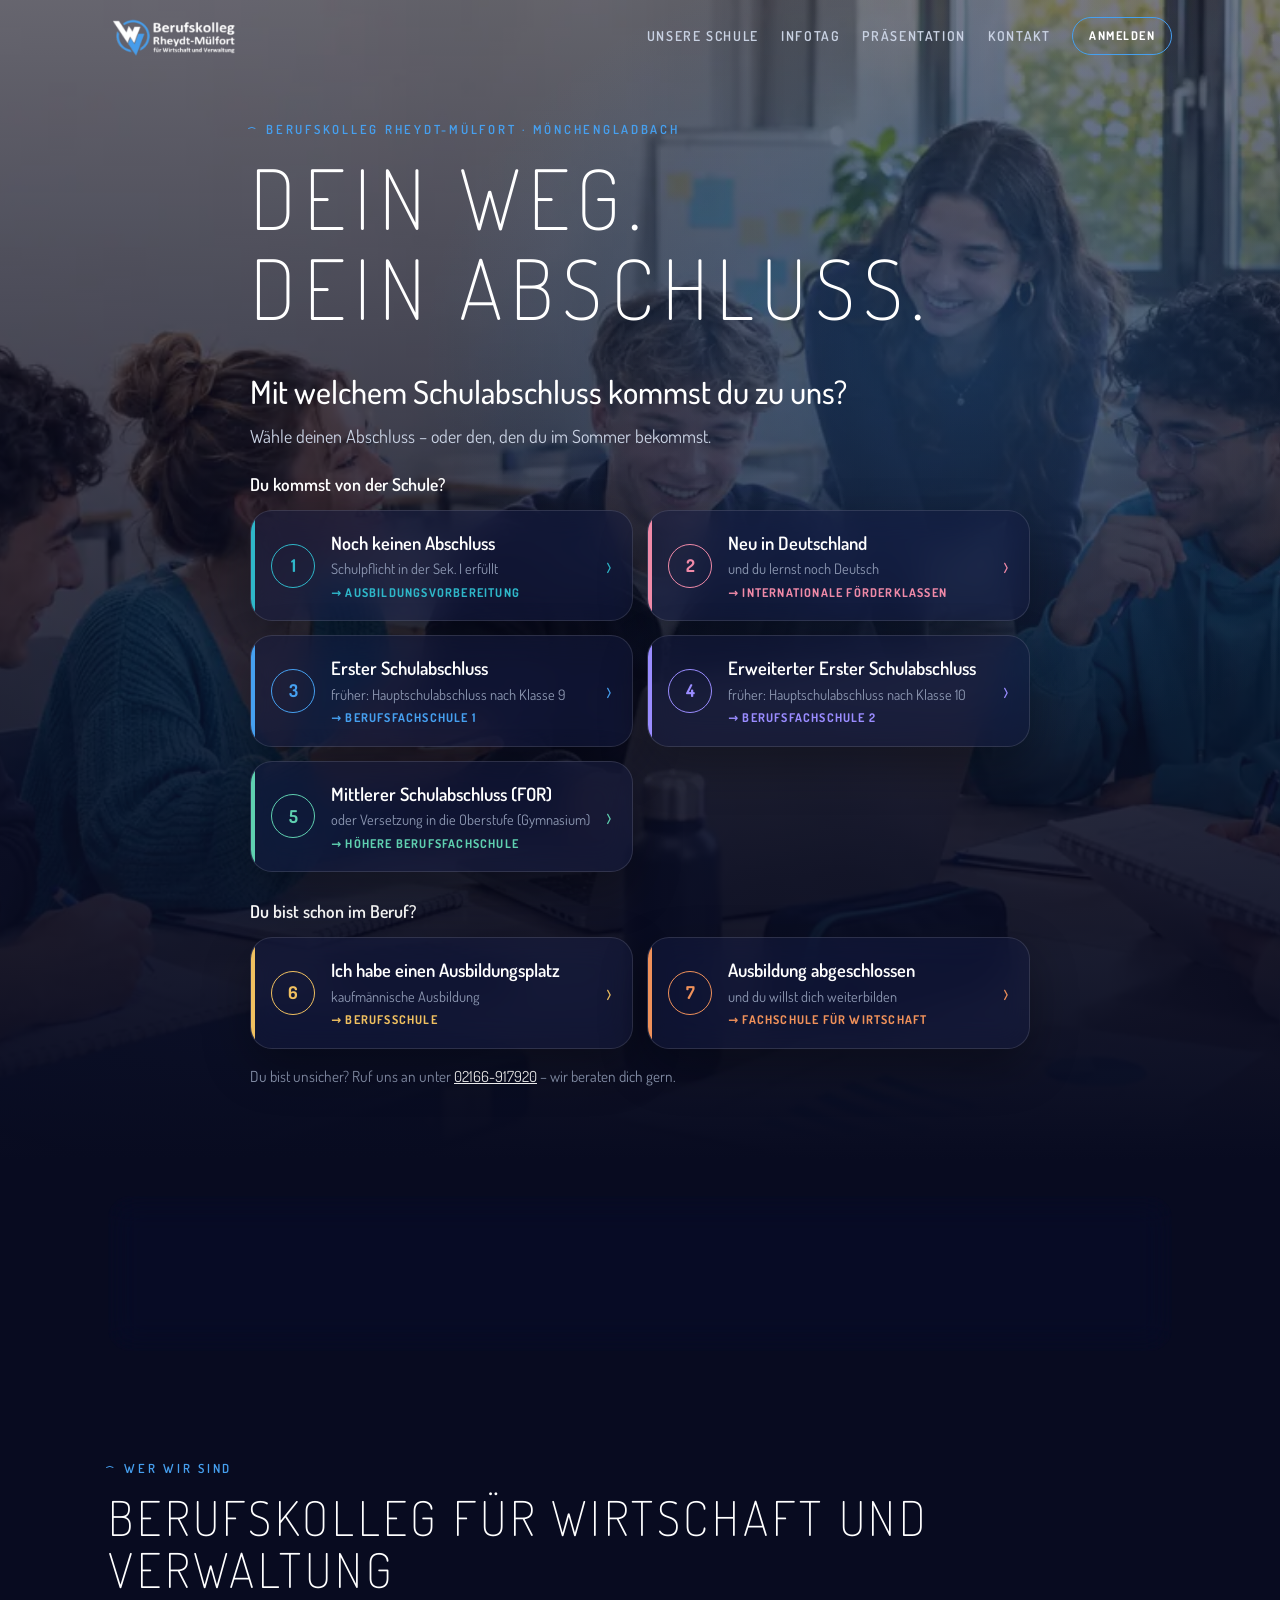
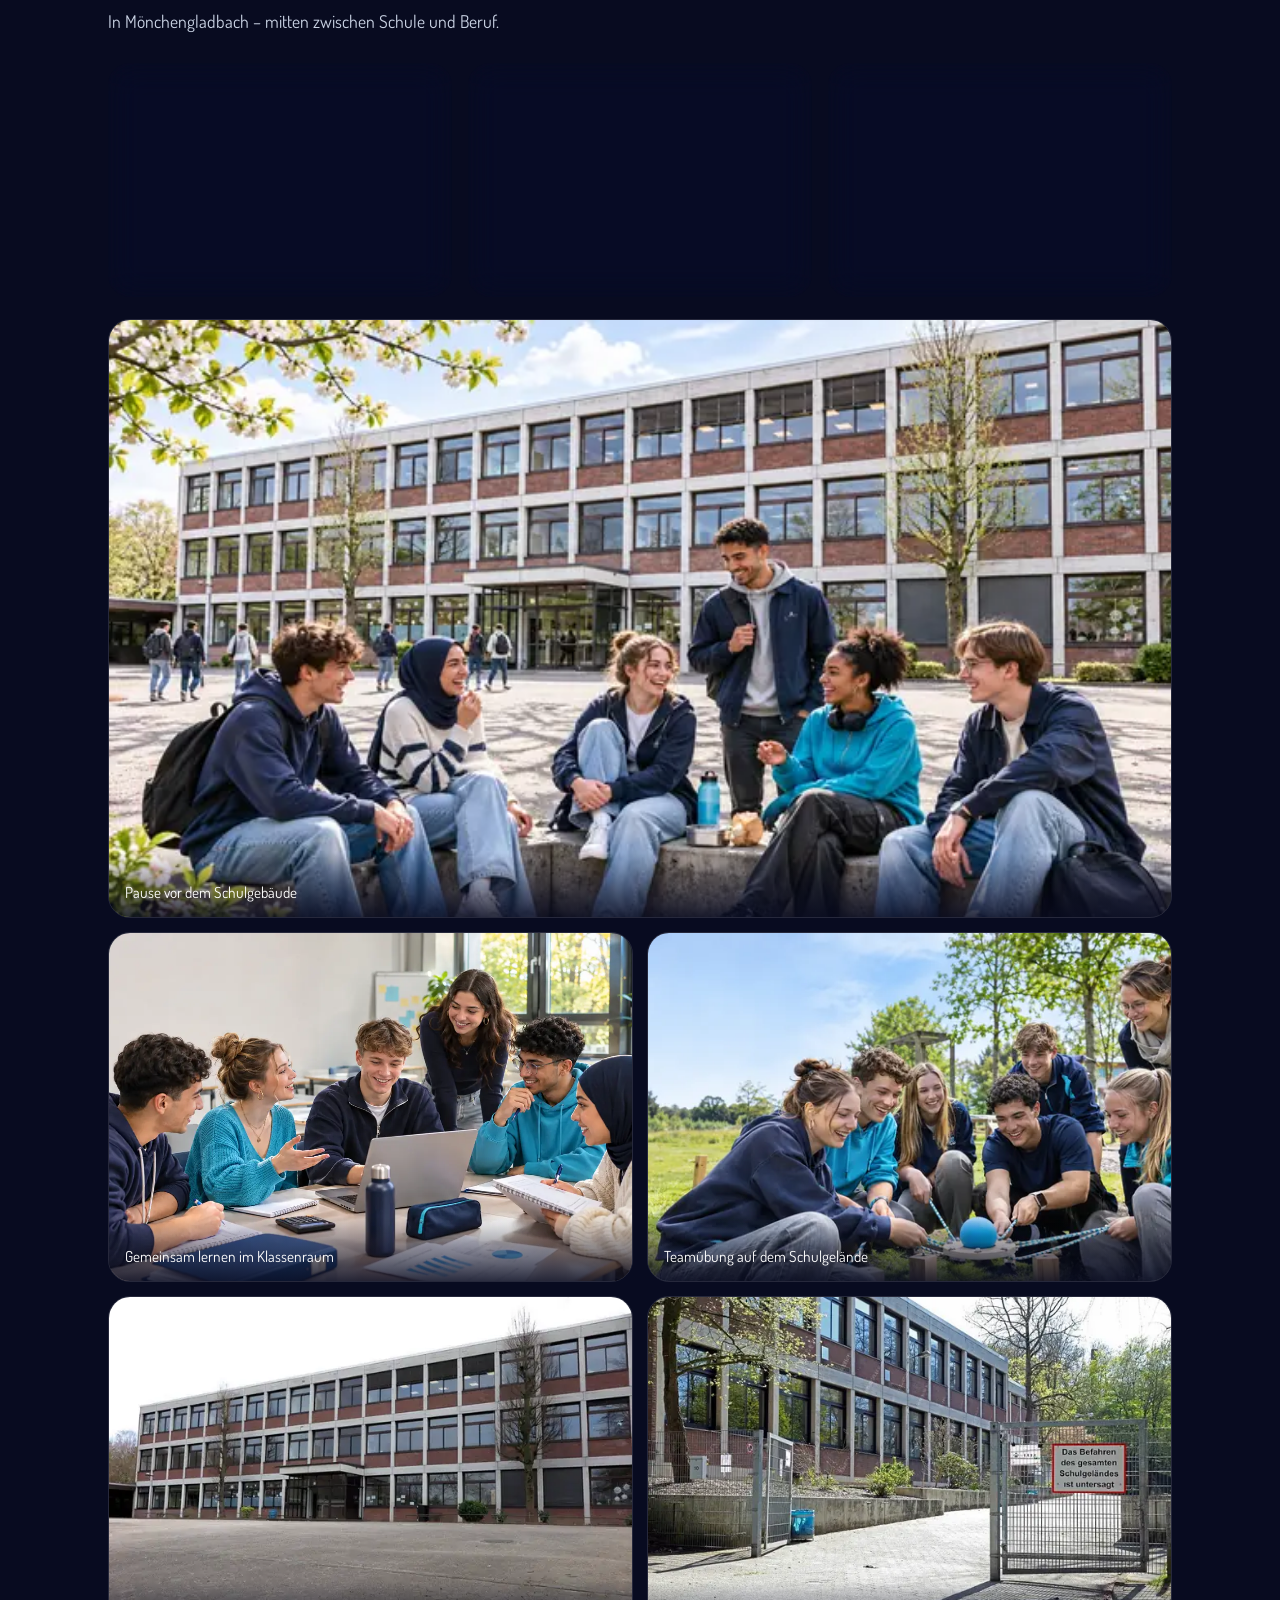
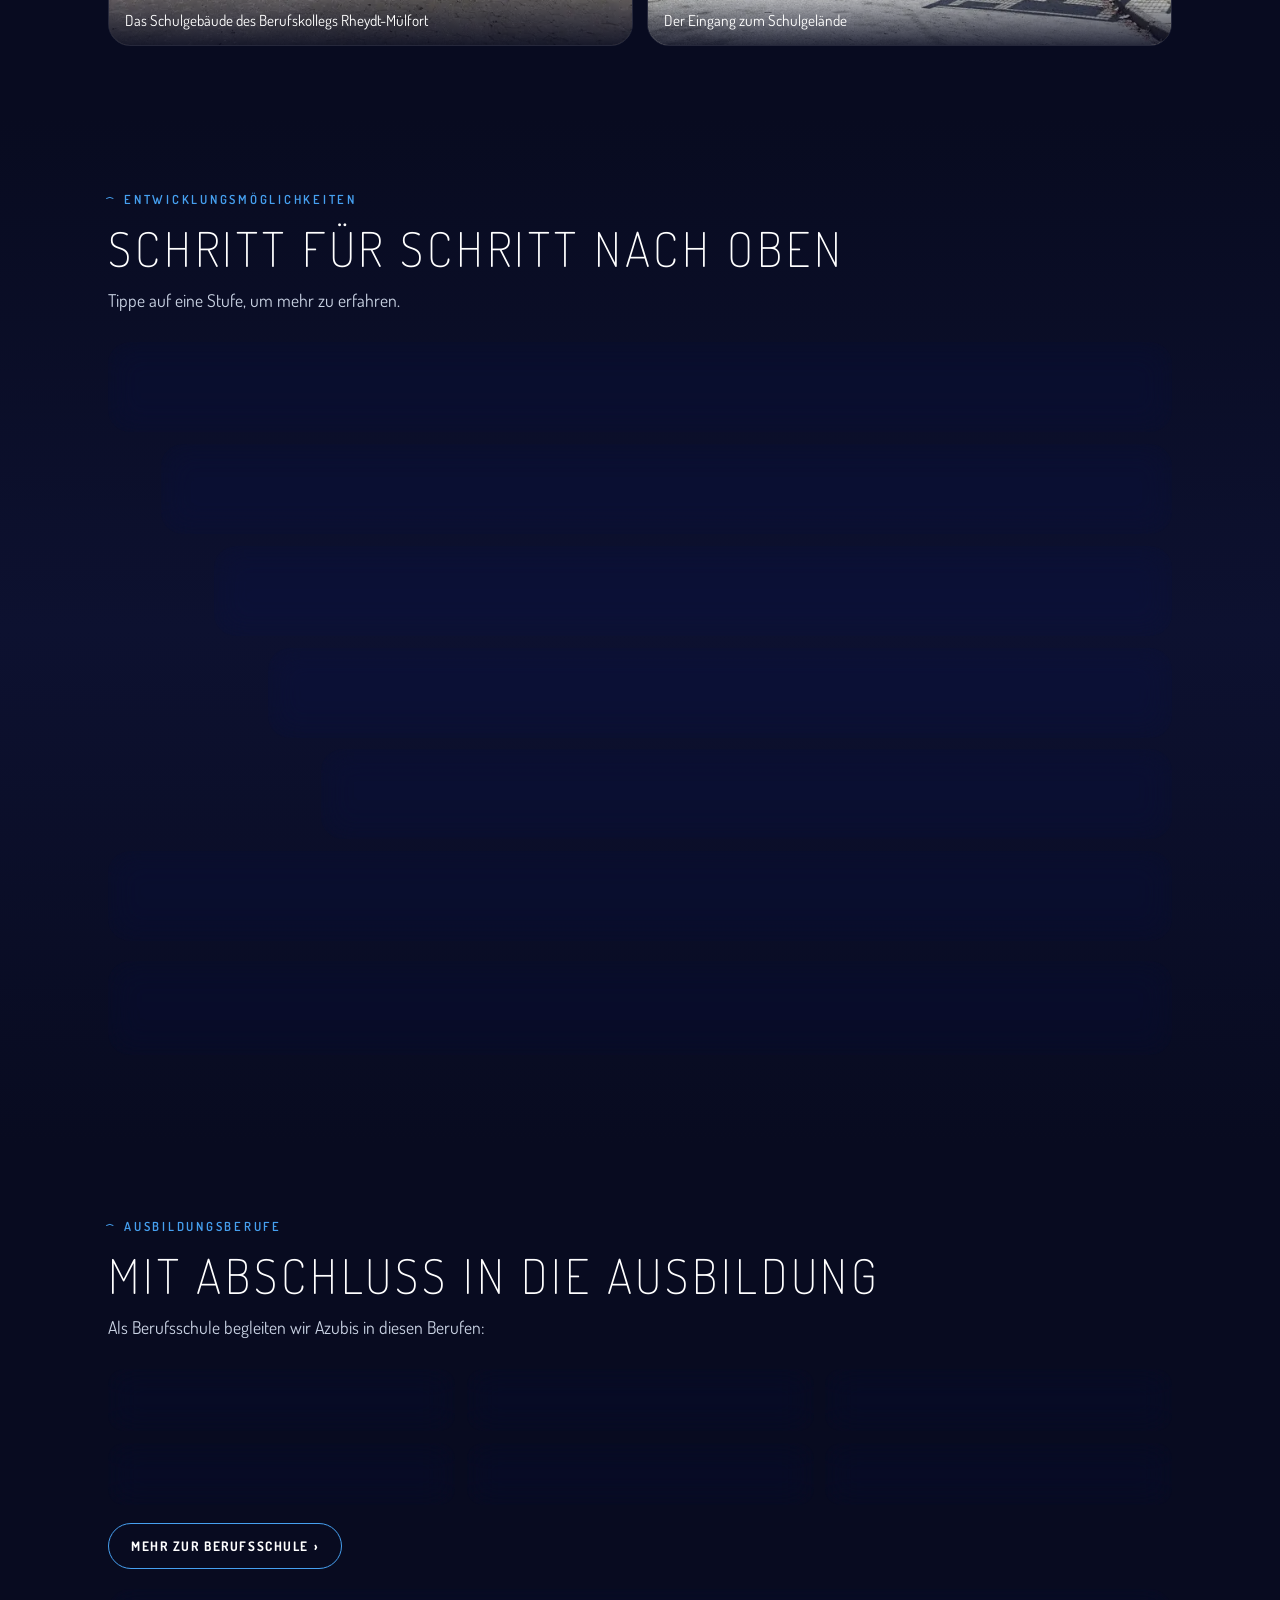
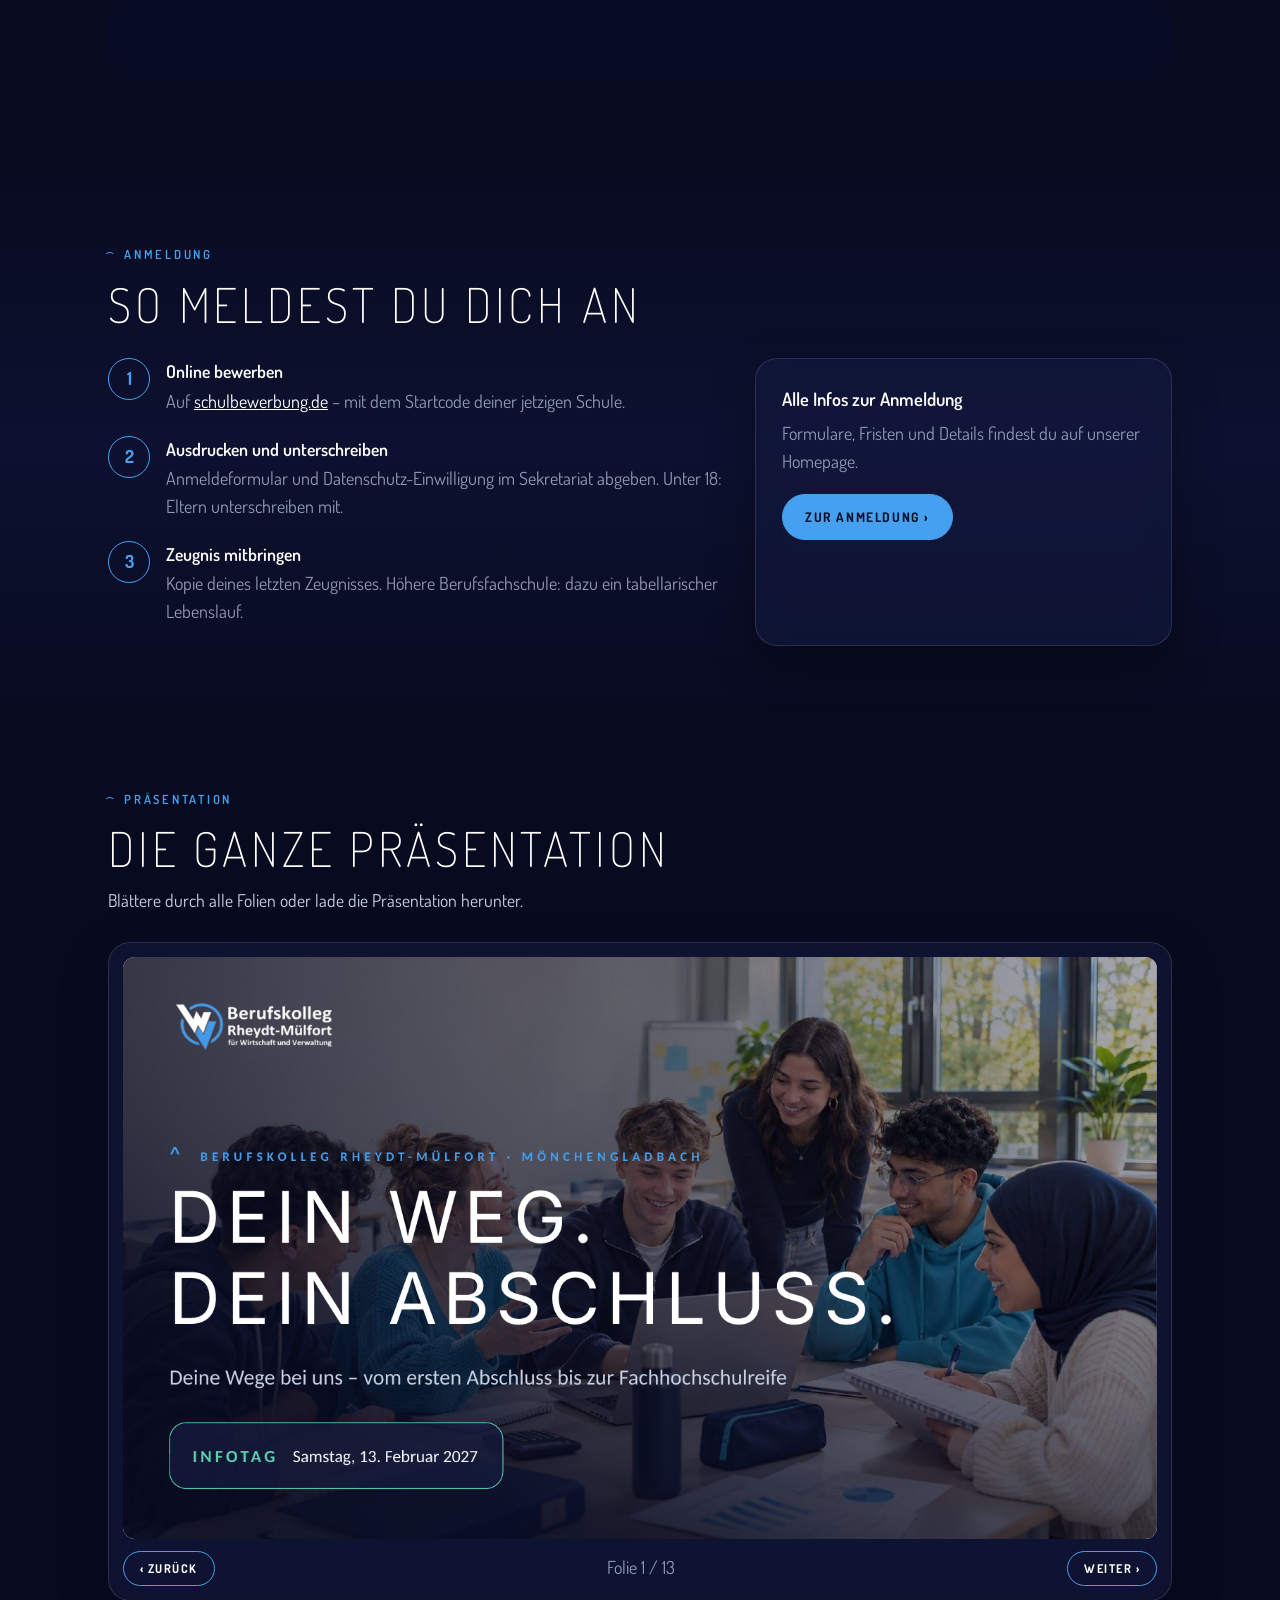
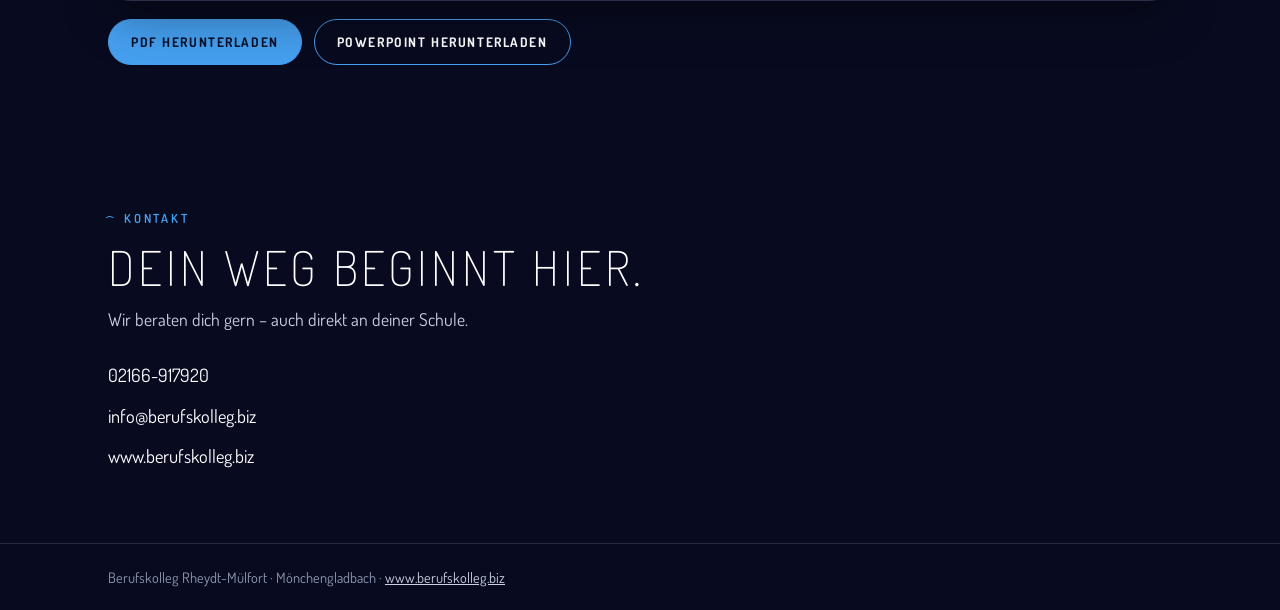
==== commit 87cfed82: "Präsentation im neuen Design (13 Folien) eingebunden Co-Authored-By: Claude Opus 5.5 <noreply@anthro" ====
--- a/index.html
+++ b/index.html
@@ -114,7 +114,7 @@
     <img id="slide" src="assets/folie-01.png" alt="Folie 1 der Präsentation" loading="lazy">
     <div class="vctrl">
       <button class="btn small" id="prev" aria-label="Vorherige Folie">‹ Zurück</button>
-      <span id="slideNo">Folie 1 / 11</span>
+      <span id="slideNo">Folie 1 / 13</span>
       <button class="btn small" id="next" aria-label="Nächste Folie">Weiter ›</button>
     </div>
   </div>
@@ -141,7 +141,7 @@
 </script>
 <script>
 const R={"av":"av.html","hs9":"bfs1.html","hs10":"bfs2.html","hoeha":"hoehere-berufsfachschule.html"};const m=location.hash.match(/^#berater-(\w+)$/);if(m&&R[m[1]])location.replace(R[m[1]]);
-const N=11;let cur=1;const img=document.getElementById("slide"),no=document.getElementById("slideNo");
+const N=13;let cur=1;const img=document.getElementById("slide"),no=document.getElementById("slideNo");
 function show(n){cur=(n+N-1)%N+1;const s=String(cur).padStart(2,"0");img.src=`assets/folie-${s}.png`;img.alt=`Folie ${cur} der Präsentation`;no.textContent=`Folie ${cur} / ${N}`;}
 document.getElementById("prev").onclick=()=>show(cur-1);document.getElementById("next").onclick=()=>show(cur+1);
 let sx=null;img.addEventListener("touchstart",e=>sx=e.touches[0].clientX,{passive:true});
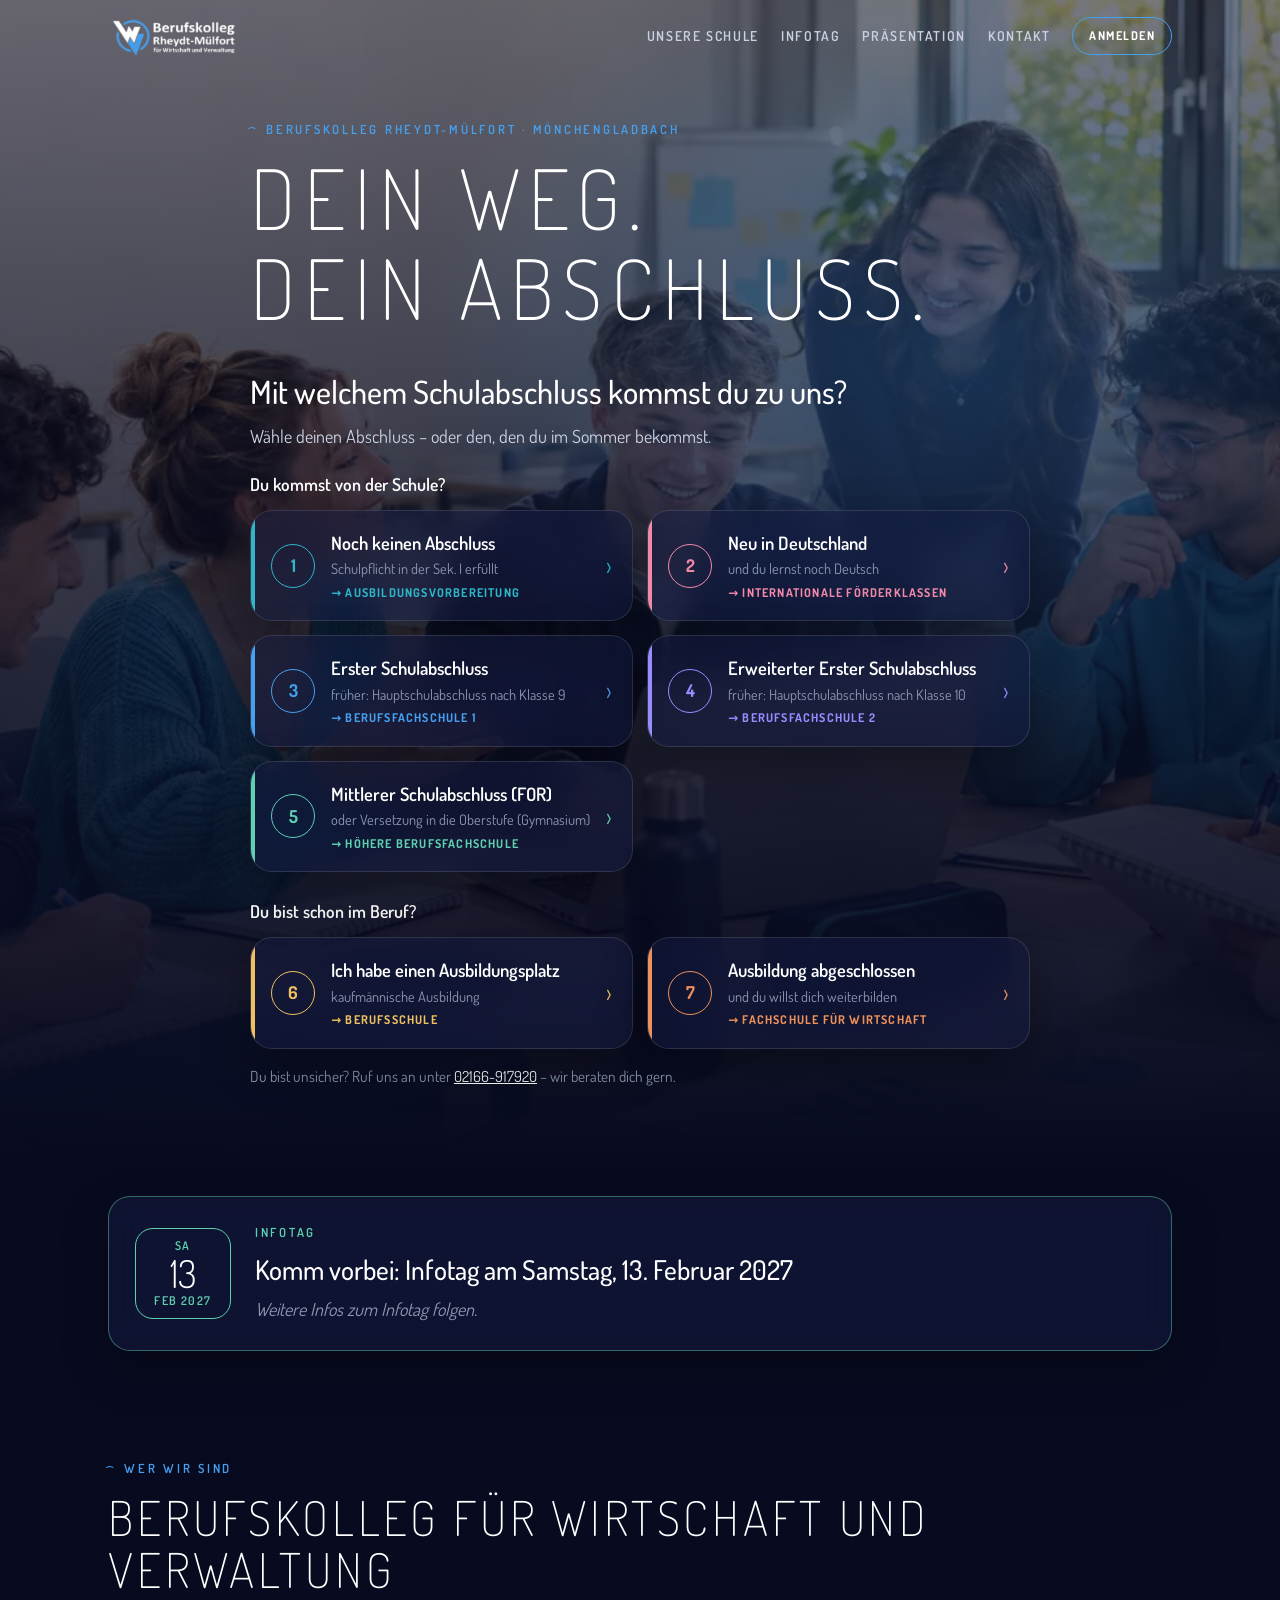
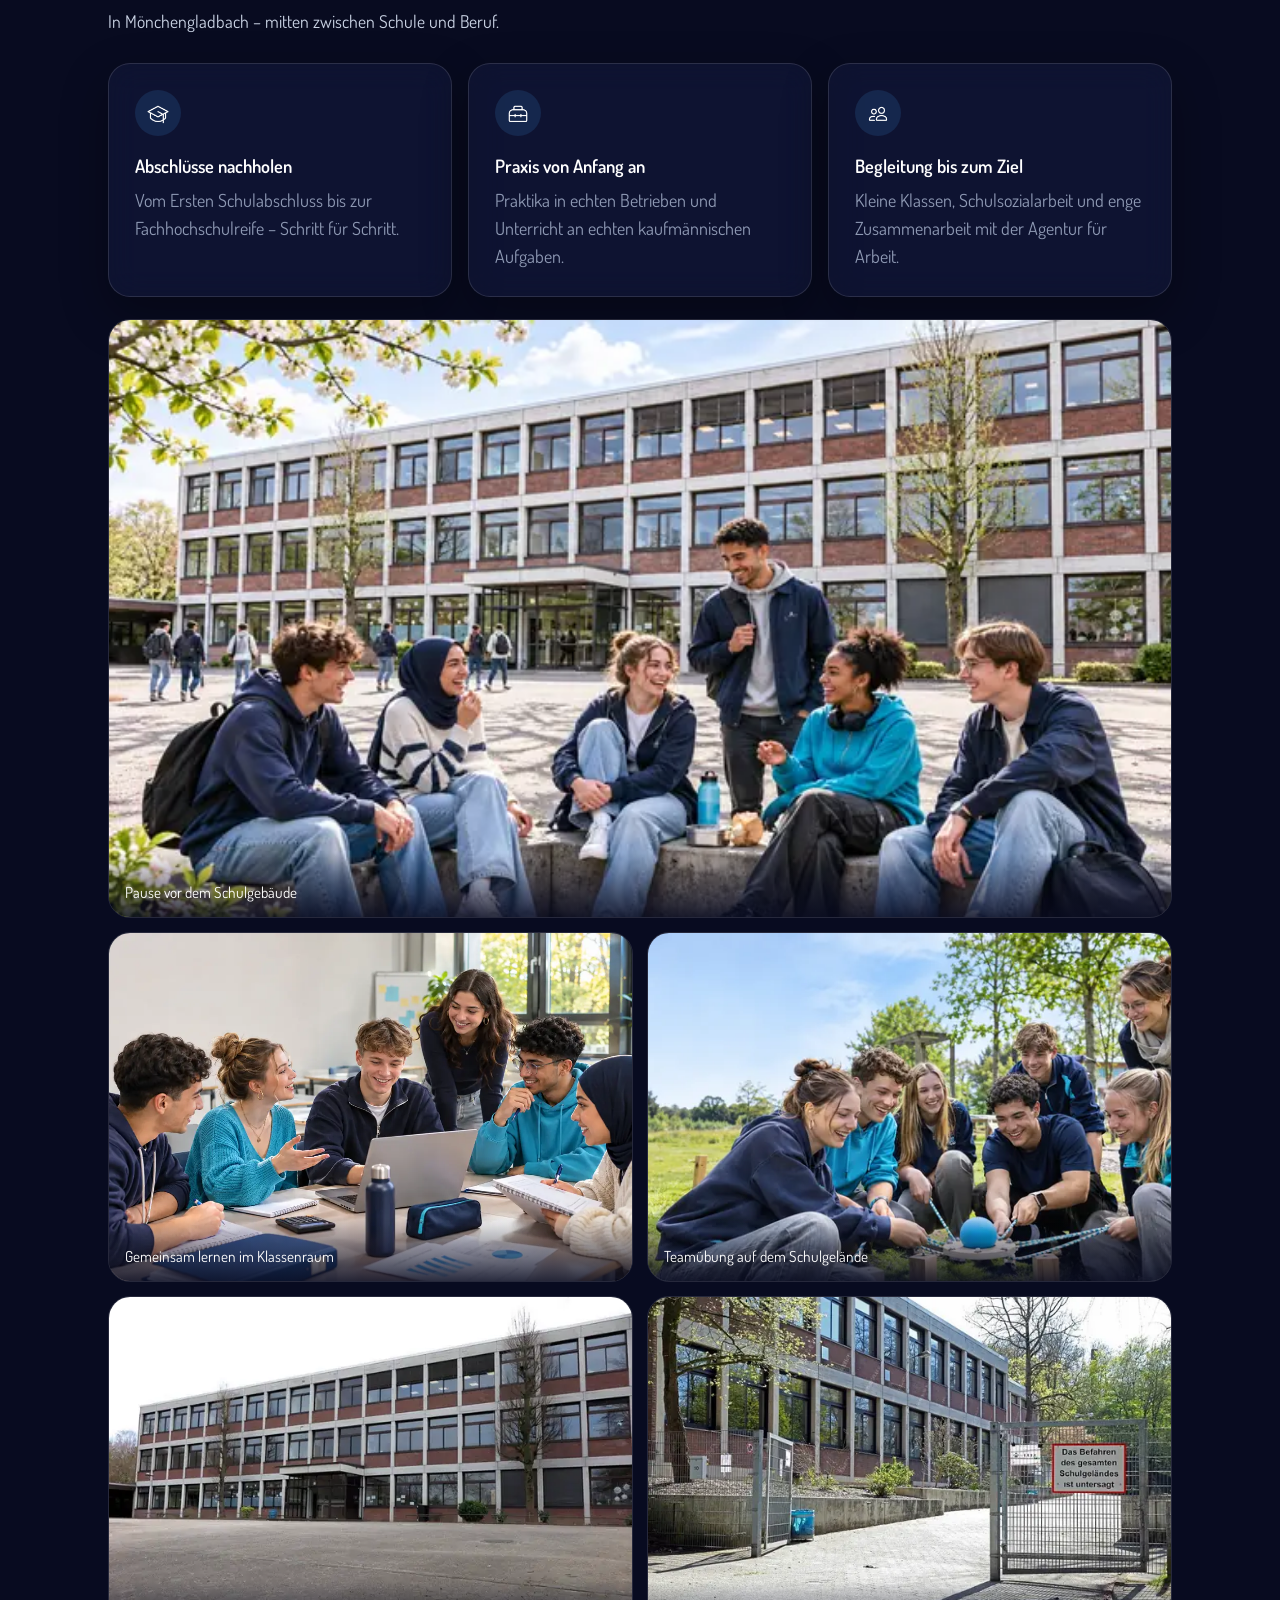
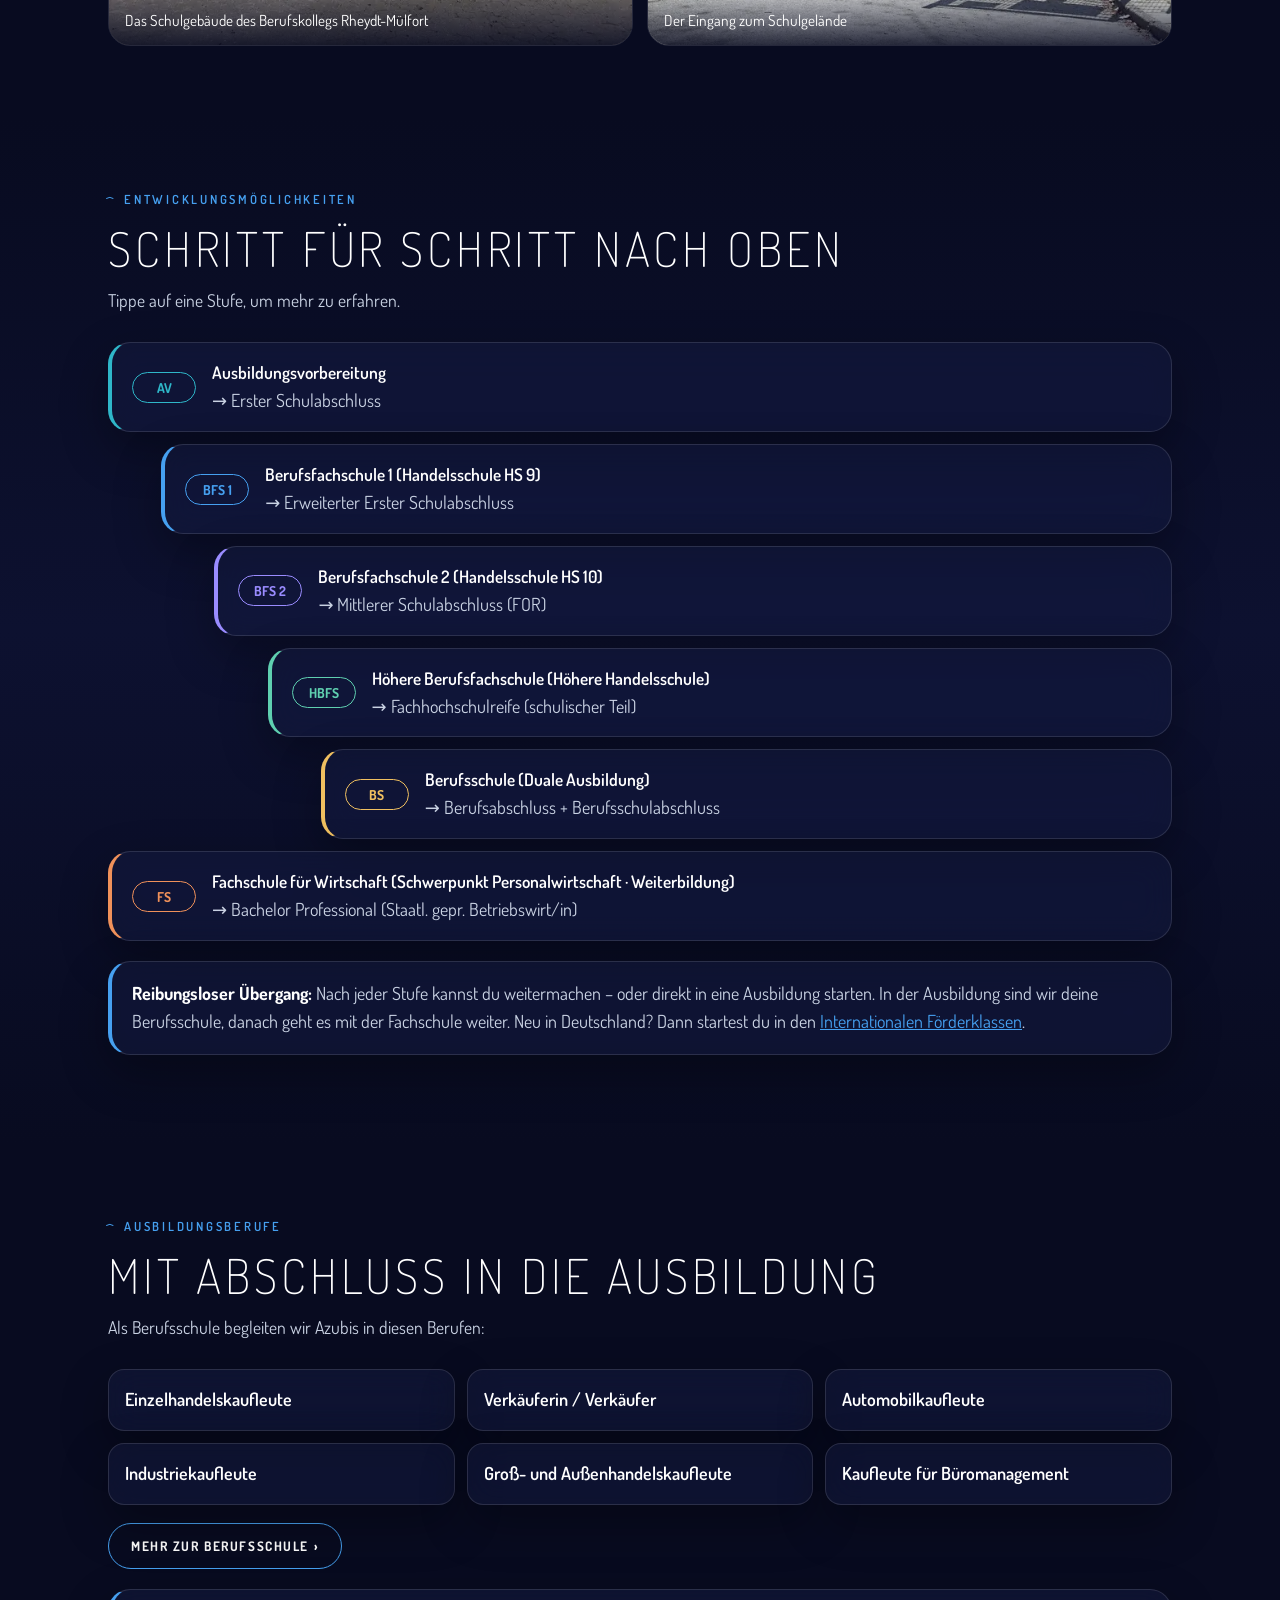
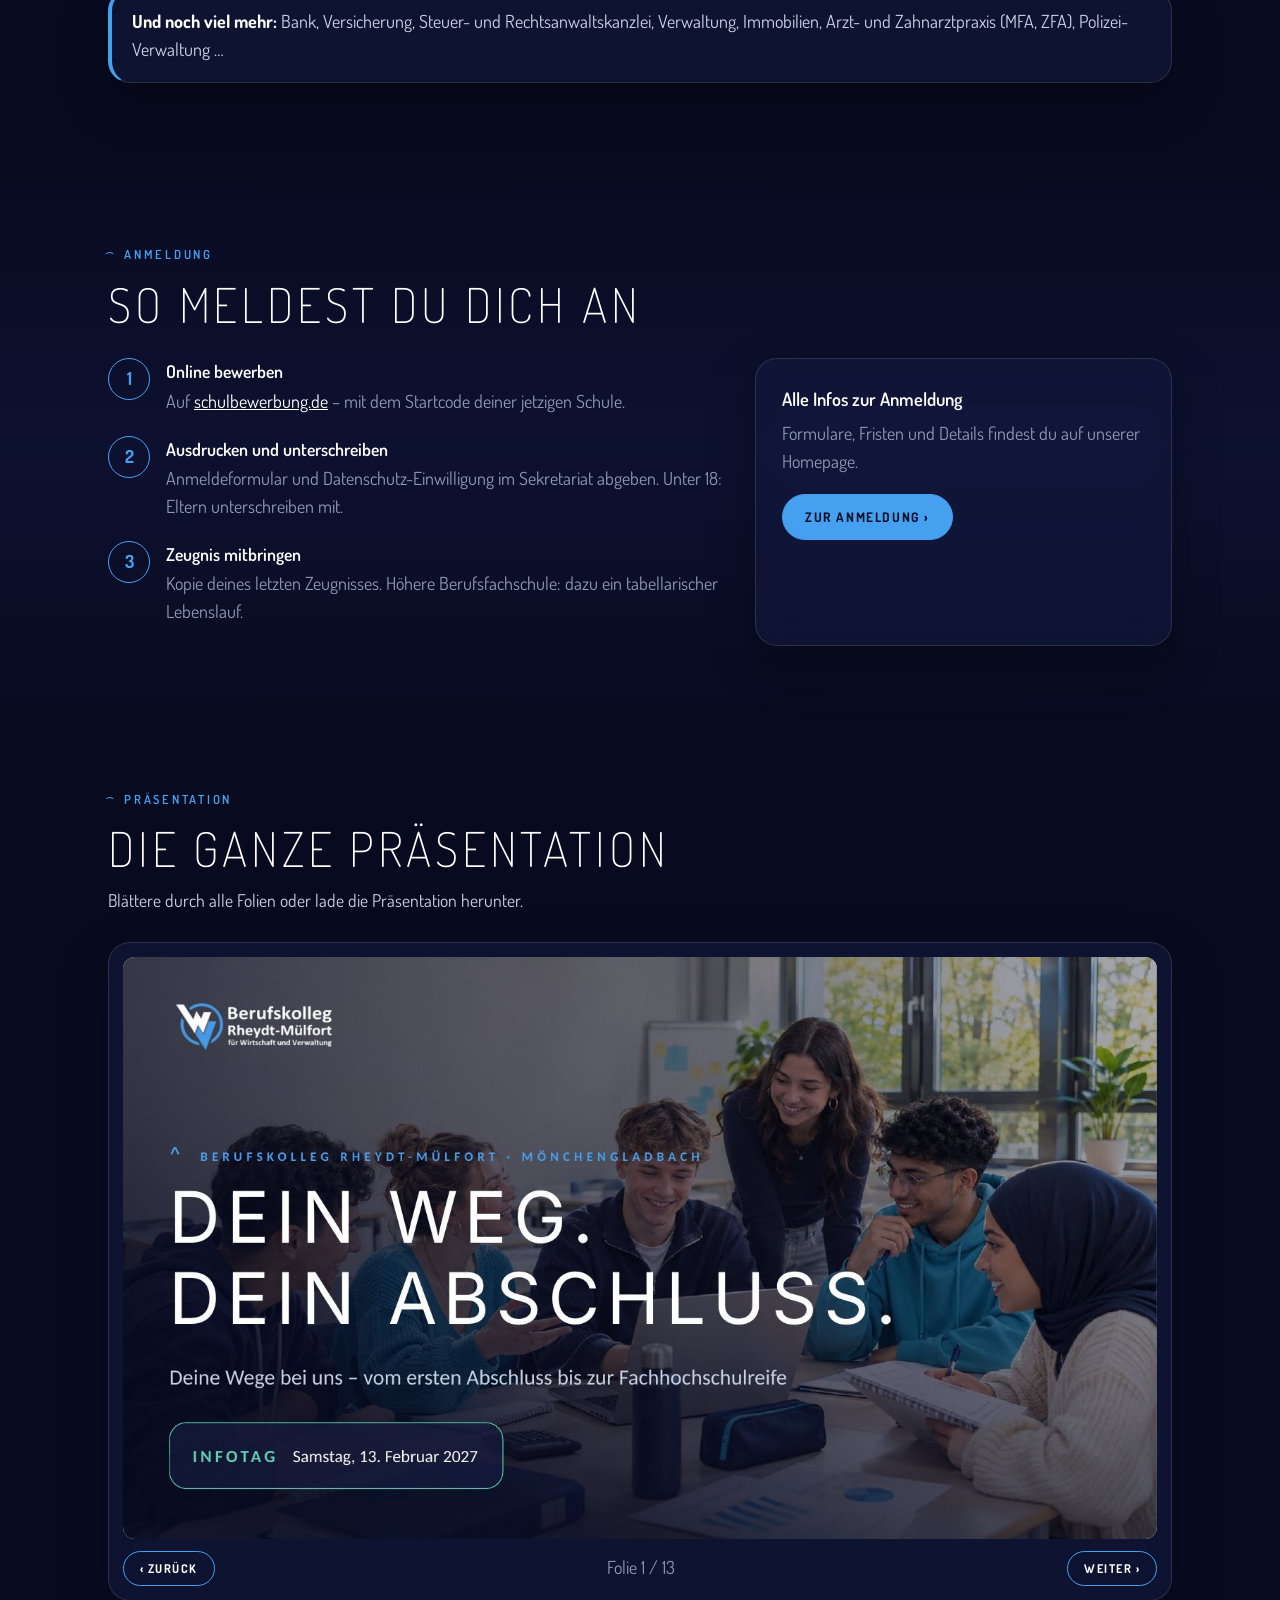
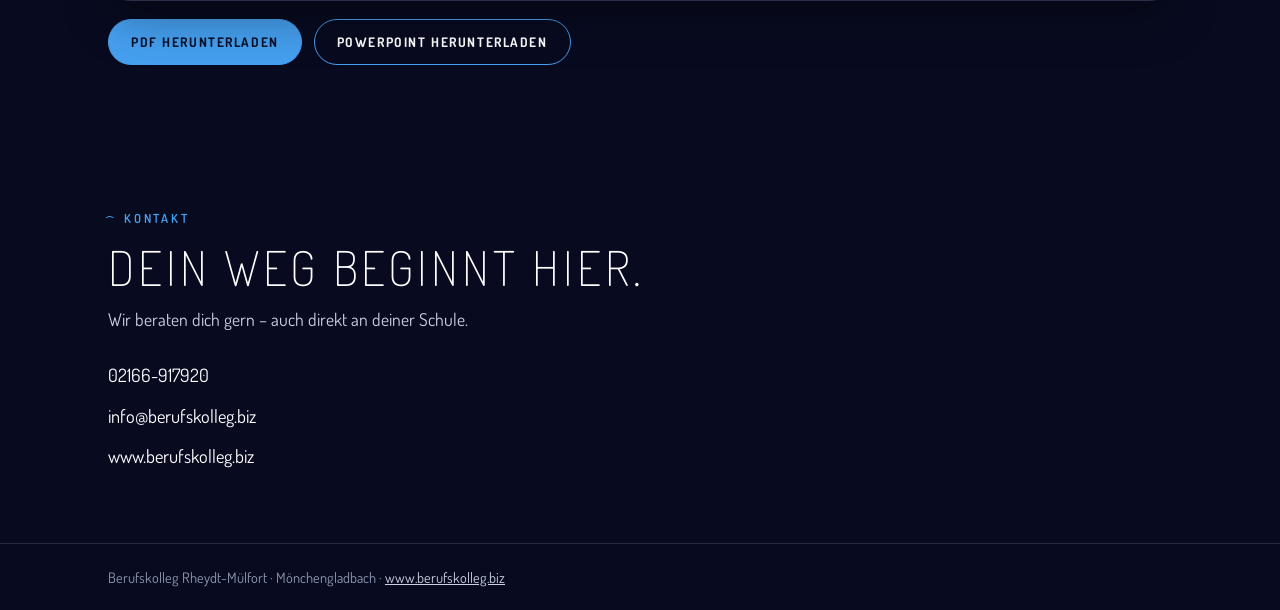
==== commit 1b1b5261: "Folienbilder als JPG (kleiner) Co-Authored-By: Claude Opus 5.5 <noreply@anthropic.com> Claude-Sessio" ====
--- a/index.html
+++ b/index.html
@@ -111,7 +111,7 @@
   <h2 class="display">Die ganze Präsentation</h2>
   <p class="lead">Blättere durch alle Folien oder lade die Präsentation herunter.</p>
   <div class="viewer glass">
-    <img id="slide" src="assets/folie-01.png" alt="Folie 1 der Präsentation" loading="lazy">
+    <img id="slide" src="assets/folie-01.jpg" alt="Folie 1 der Präsentation" loading="lazy">
     <div class="vctrl">
       <button class="btn small" id="prev" aria-label="Vorherige Folie">‹ Zurück</button>
       <span id="slideNo">Folie 1 / 13</span>
@@ -142,7 +142,7 @@
 <script>
 const R={"av":"av.html","hs9":"bfs1.html","hs10":"bfs2.html","hoeha":"hoehere-berufsfachschule.html"};const m=location.hash.match(/^#berater-(\w+)$/);if(m&&R[m[1]])location.replace(R[m[1]]);
 const N=13;let cur=1;const img=document.getElementById("slide"),no=document.getElementById("slideNo");
-function show(n){cur=(n+N-1)%N+1;const s=String(cur).padStart(2,"0");img.src=`assets/folie-${s}.png`;img.alt=`Folie ${cur} der Präsentation`;no.textContent=`Folie ${cur} / ${N}`;}
+function show(n){cur=(n+N-1)%N+1;const s=String(cur).padStart(2,"0");img.src=`assets/folie-${s}.jpg`;img.alt=`Folie ${cur} der Präsentation`;no.textContent=`Folie ${cur} / ${N}`;}
 document.getElementById("prev").onclick=()=>show(cur-1);document.getElementById("next").onclick=()=>show(cur+1);
 let sx=null;img.addEventListener("touchstart",e=>sx=e.touches[0].clientX,{passive:true});
 img.addEventListener("touchend",e=>{if(sx===null)return;const d=e.changedTouches[0].clientX-sx;if(Math.abs(d)>40)show(cur+(d<0?1:-1));sx=null;});
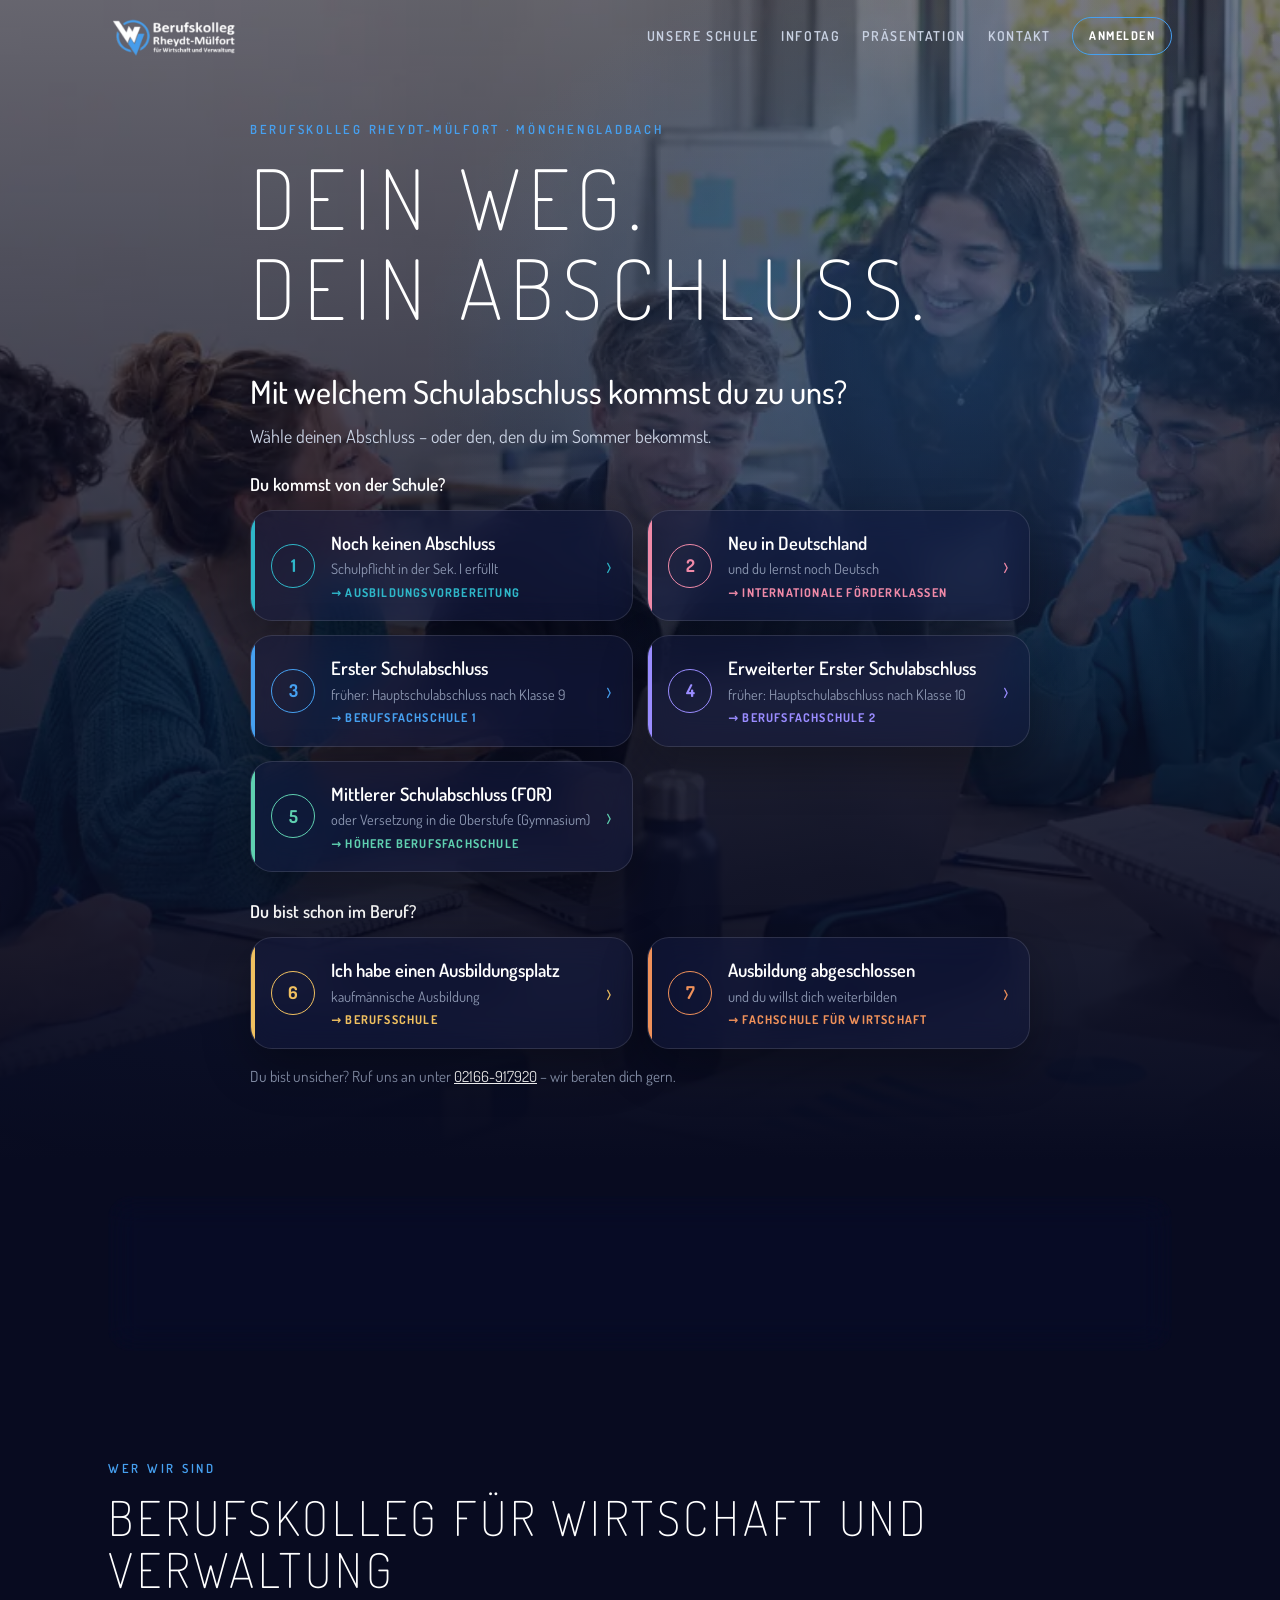
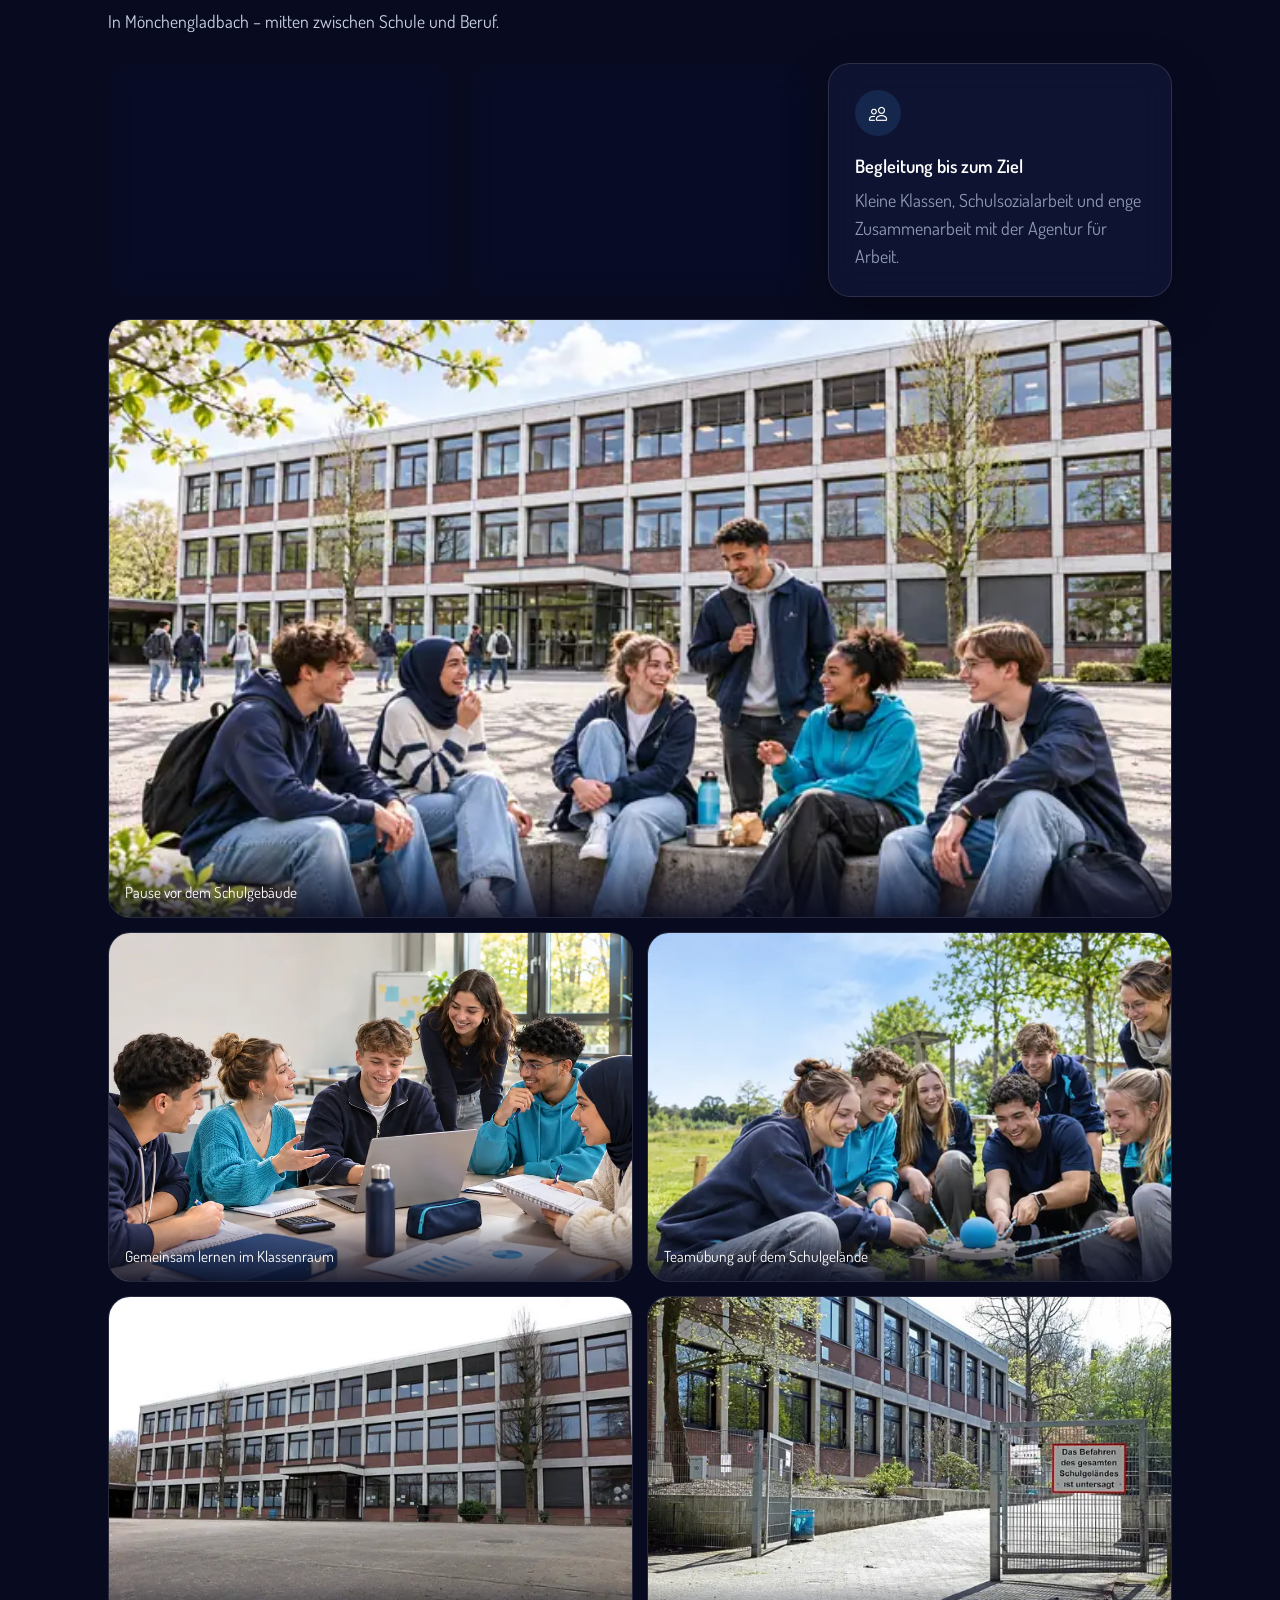
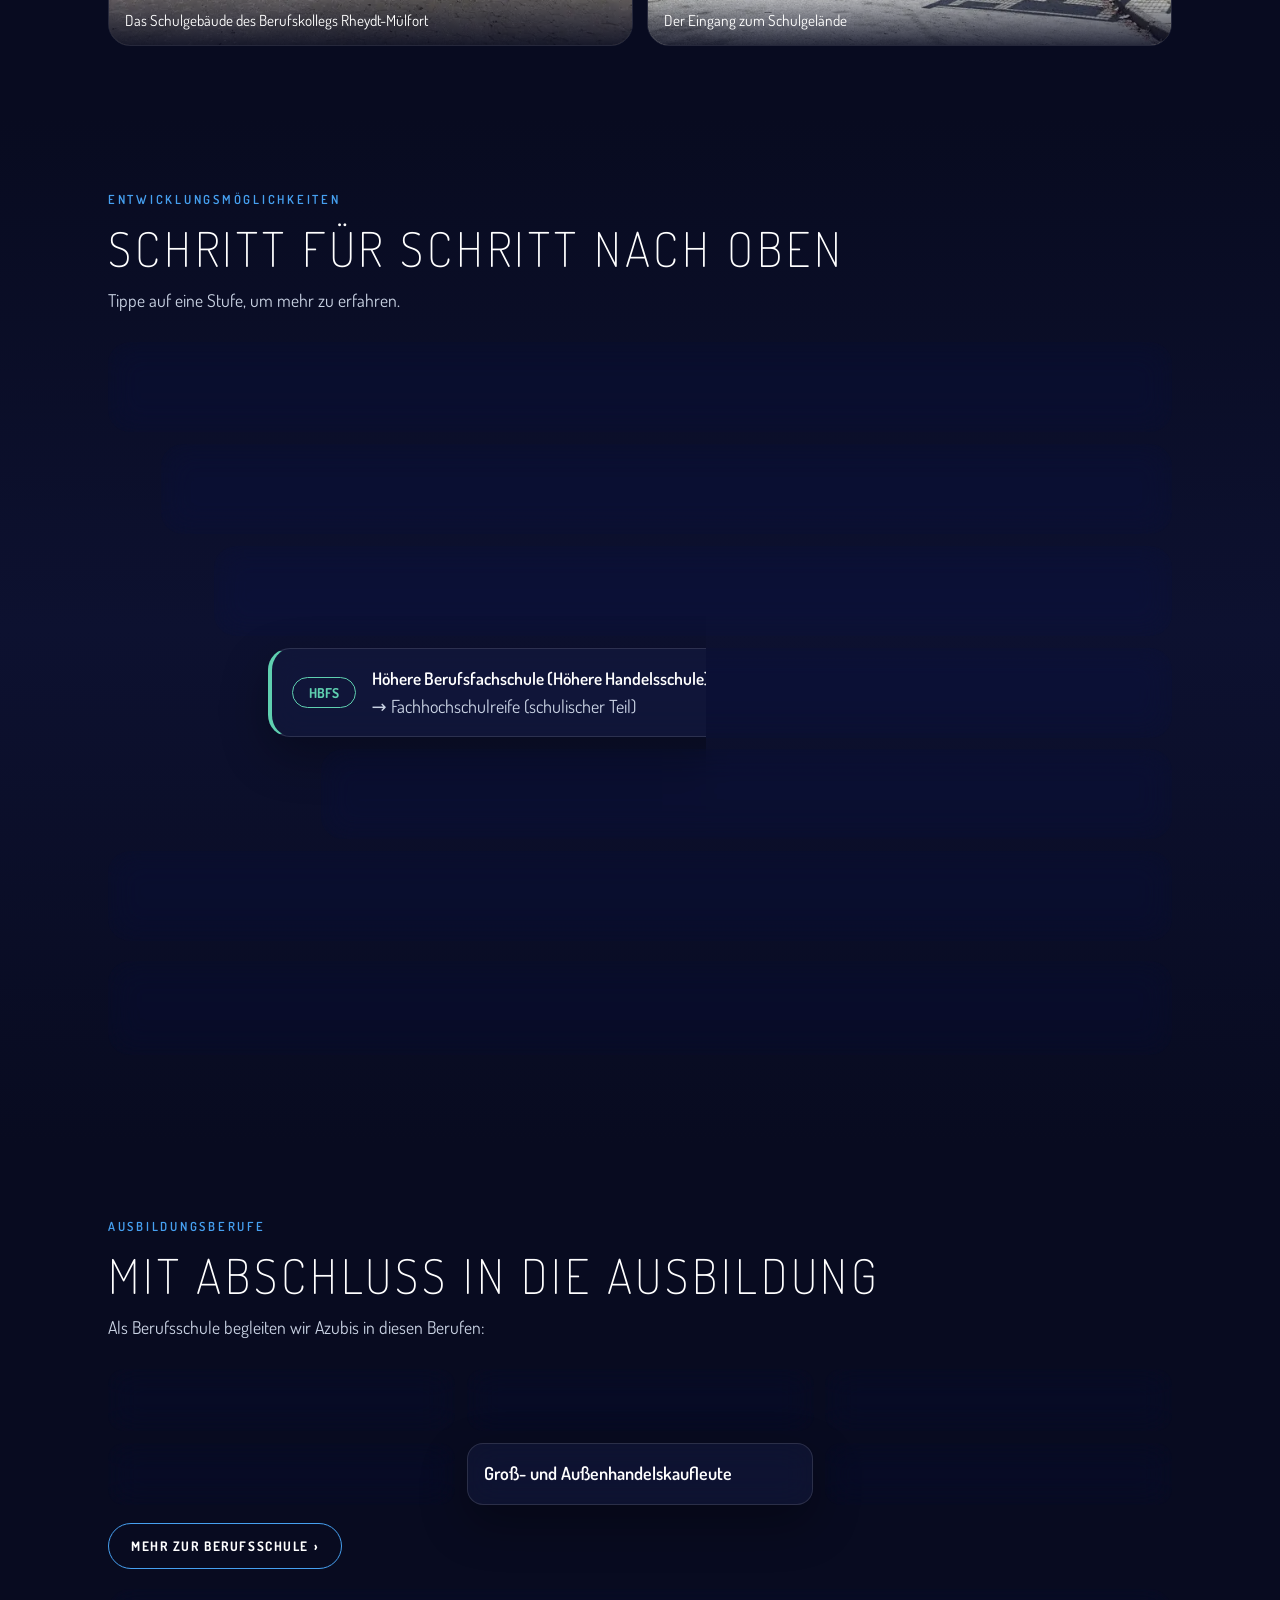
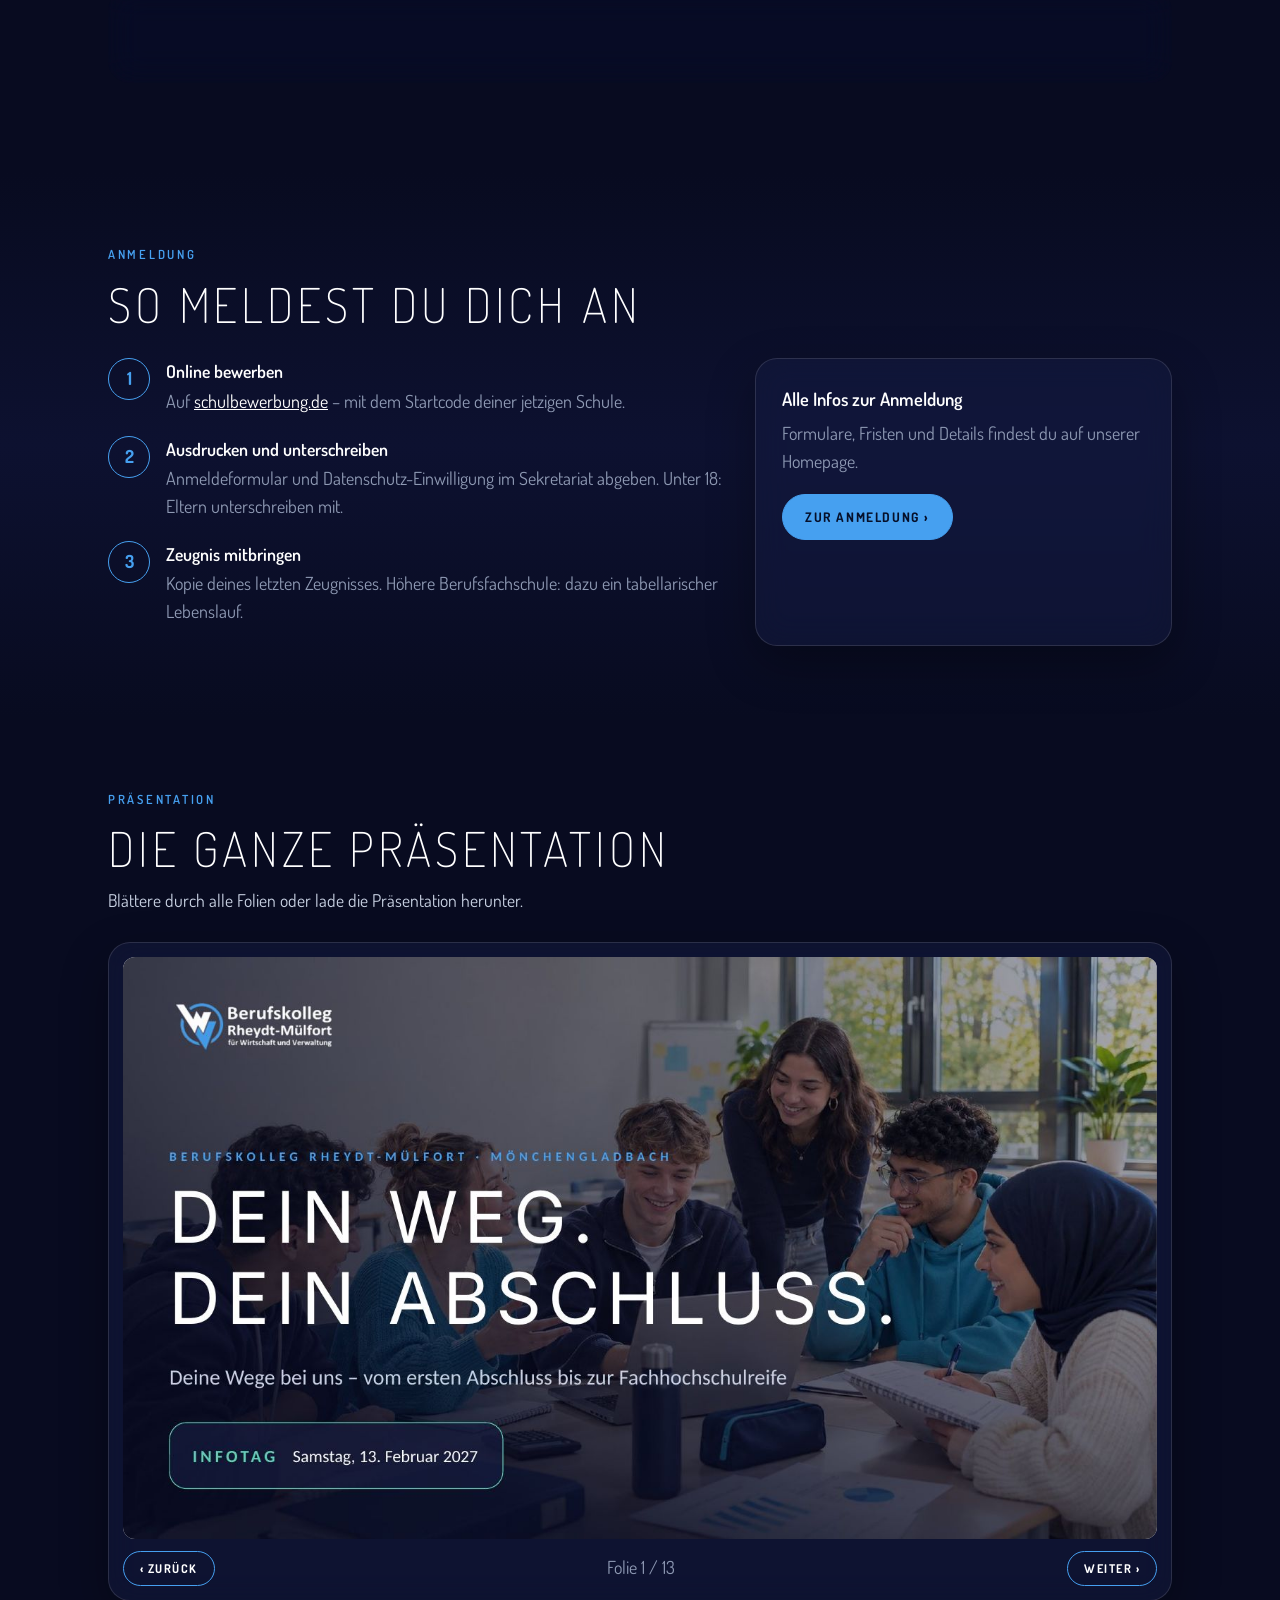
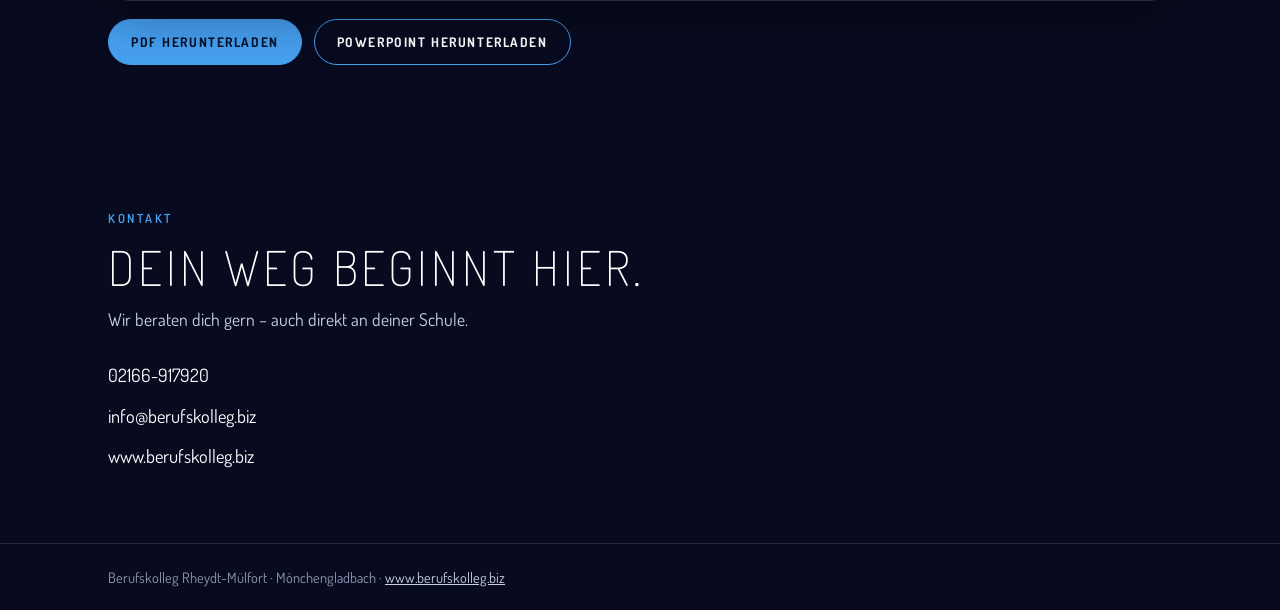
==== commit 6aaf05d2: "Schmuckzeichen ^ entfernt (Website und Präsentation) Co-Authored-By: Claude Opus 5.5 <noreply@anthro" ====
--- a/index.html
+++ b/index.html
@@ -18,7 +18,7 @@
 </div></header>
 
 <section class="hero"><img class="hero-bg" src="assets/img/schueler-gruppe-1200.webp" srcset="assets/img/schueler-gruppe-640.webp 640w, assets/img/schueler-gruppe-1200.webp 1200w" sizes="100vw" alt="" style="width:100%;height:100%;object-fit:cover" fetchpriority="high"><div class="wrap">
-  <span class="eyebrow"><span class="chev">^</span>Berufskolleg Rheydt-Mülfort · Mönchengladbach</span>
+  <span class="eyebrow">Berufskolleg Rheydt-Mülfort · Mönchengladbach</span>
   <h1 class="display">Dein Weg.<br>Dein Abschluss.</h1>
   <h2 class="q">Mit welchem Schulabschluss kommst du zu uns?</h2>
   <p class="qsub">Wähle deinen Abschluss – oder den, den du im Sommer bekommst.</p>
@@ -57,7 +57,7 @@
 </div></section>
 
 <section id="schule"><div class="wrap">
-  <span class="eyebrow"><span class="chev">^</span>Wer wir sind</span>
+  <span class="eyebrow">Wer wir sind</span>
   <h2 class="display">Berufskolleg für Wirtschaft und Verwaltung</h2>
   <p class="lead">In Mönchengladbach – mitten zwischen Schule und Beruf.</p>
   <div class="cards3">
@@ -69,7 +69,7 @@
 </div></section>
 
 <section id="wege" class="alt"><div class="wrap">
-  <span class="eyebrow"><span class="chev">^</span>Entwicklungsmöglichkeiten</span>
+  <span class="eyebrow">Entwicklungsmöglichkeiten</span>
   <h2 class="display">Schritt für Schritt nach oben</h2>
   <p class="lead">Tippe auf eine Stufe, um mehr zu erfahren.</p>
   <div class="stairs"><a class="step glass" style="--c:#2fb7c9" href="av.html"><span class="lvl">AV</span><span><b>Ausbildungsvorbereitung</b><br><span>→ Erster Schulabschluss</span></span></a><a class="step glass" style="--c:#46a0f0" href="bfs1.html"><span class="lvl">BFS 1</span><span><b>Berufsfachschule 1 (Handelsschule HS 9)</b><br><span>→ Erweiterter Erster Schulabschluss</span></span></a><a class="step glass" style="--c:#9a8cff" href="bfs2.html"><span class="lvl">BFS 2</span><span><b>Berufsfachschule 2 (Handelsschule HS 10)</b><br><span>→ Mittlerer Schulabschluss (FOR)</span></span></a><a class="step glass" style="--c:#5fd0b0" href="hoehere-berufsfachschule.html"><span class="lvl">HBFS</span><span><b>Höhere Berufsfachschule (Höhere Handelsschule)</b><br><span>→ Fachhochschulreife (schulischer Teil)</span></span></a><a class="step glass" style="--c:#f0c060" href="berufsschule.html"><span class="lvl">BS</span><span><b>Berufsschule (Duale Ausbildung)</b><br><span>→ Berufsabschluss + Berufsschulabschluss</span></span></a><a class="step glass" style="--c:#f0915a" href="fachschule.html"><span class="lvl">FS</span><span><b>Fachschule für Wirtschaft (Schwerpunkt Personalwirtschaft · Weiterbildung)</b><br><span>→ Bachelor Professional (Staatl. gepr. Betriebswirt/in)</span></span></a></div>
@@ -77,7 +77,7 @@
 </div></section>
 
 <section id="berufe"><div class="wrap">
-  <span class="eyebrow"><span class="chev">^</span>Ausbildungsberufe</span>
+  <span class="eyebrow">Ausbildungsberufe</span>
   <h2 class="display">Mit Abschluss in die Ausbildung</h2>
   <p class="lead">Als Berufsschule begleiten wir Azubis in diesen Berufen:</p>
   <div class="jobs">
@@ -89,7 +89,7 @@
 </div></section>
 
 <section id="anmeldung" class="alt"><div class="wrap">
-  <span class="eyebrow"><span class="chev">^</span>Anmeldung</span>
+  <span class="eyebrow">Anmeldung</span>
   <h2 class="display">So meldest du dich an</h2>
   <div class="reg" style="margin-top:28px">
     <div>
@@ -107,7 +107,7 @@
 </div></section>
 
 <section id="praesentation"><div class="wrap">
-  <span class="eyebrow"><span class="chev">^</span>Präsentation</span>
+  <span class="eyebrow">Präsentation</span>
   <h2 class="display">Die ganze Präsentation</h2>
   <p class="lead">Blättere durch alle Folien oder lade die Präsentation herunter.</p>
   <div class="viewer glass">
@@ -125,7 +125,7 @@
 </div></section>
 
 <section id="kontakt"><div class="wrap">
-  <span class="eyebrow"><span class="chev">^</span>Kontakt</span>
+  <span class="eyebrow">Kontakt</span>
   <h2 class="display">Dein Weg beginnt hier.</h2>
   <p class="lead">Wir beraten dich gern – auch direkt an deiner Schule.</p>
   <div class="contact">
--- a/assets/style.css
+++ b/assets/style.css
@@ -160,7 +160,7 @@
 .panel h2{font-size:1.3rem;font-weight:500;text-transform:uppercase;letter-spacing:.1em;margin-bottom:12px}
 .panel ul{margin:0;padding-left:0;list-style:none}
 .panel li{padding:8px 0 8px 28px;position:relative;border-bottom:1px solid rgba(255,255,255,.06)}
-.panel li::before{content:"^";position:absolute;left:4px;top:8px;color:var(--c);transform:rotate(90deg) scaleX(1.4)}
+.panel li::before{content:"›";position:absolute;left:6px;top:6px;color:var(--c);font-weight:700}
 .next{padding:24px;border:1px solid var(--c);background:color-mix(in srgb,var(--c) 14%,rgba(22,28,62,.6))}
 .next h2{color:var(--c)}
 .next a{color:var(--white);font-weight:700}
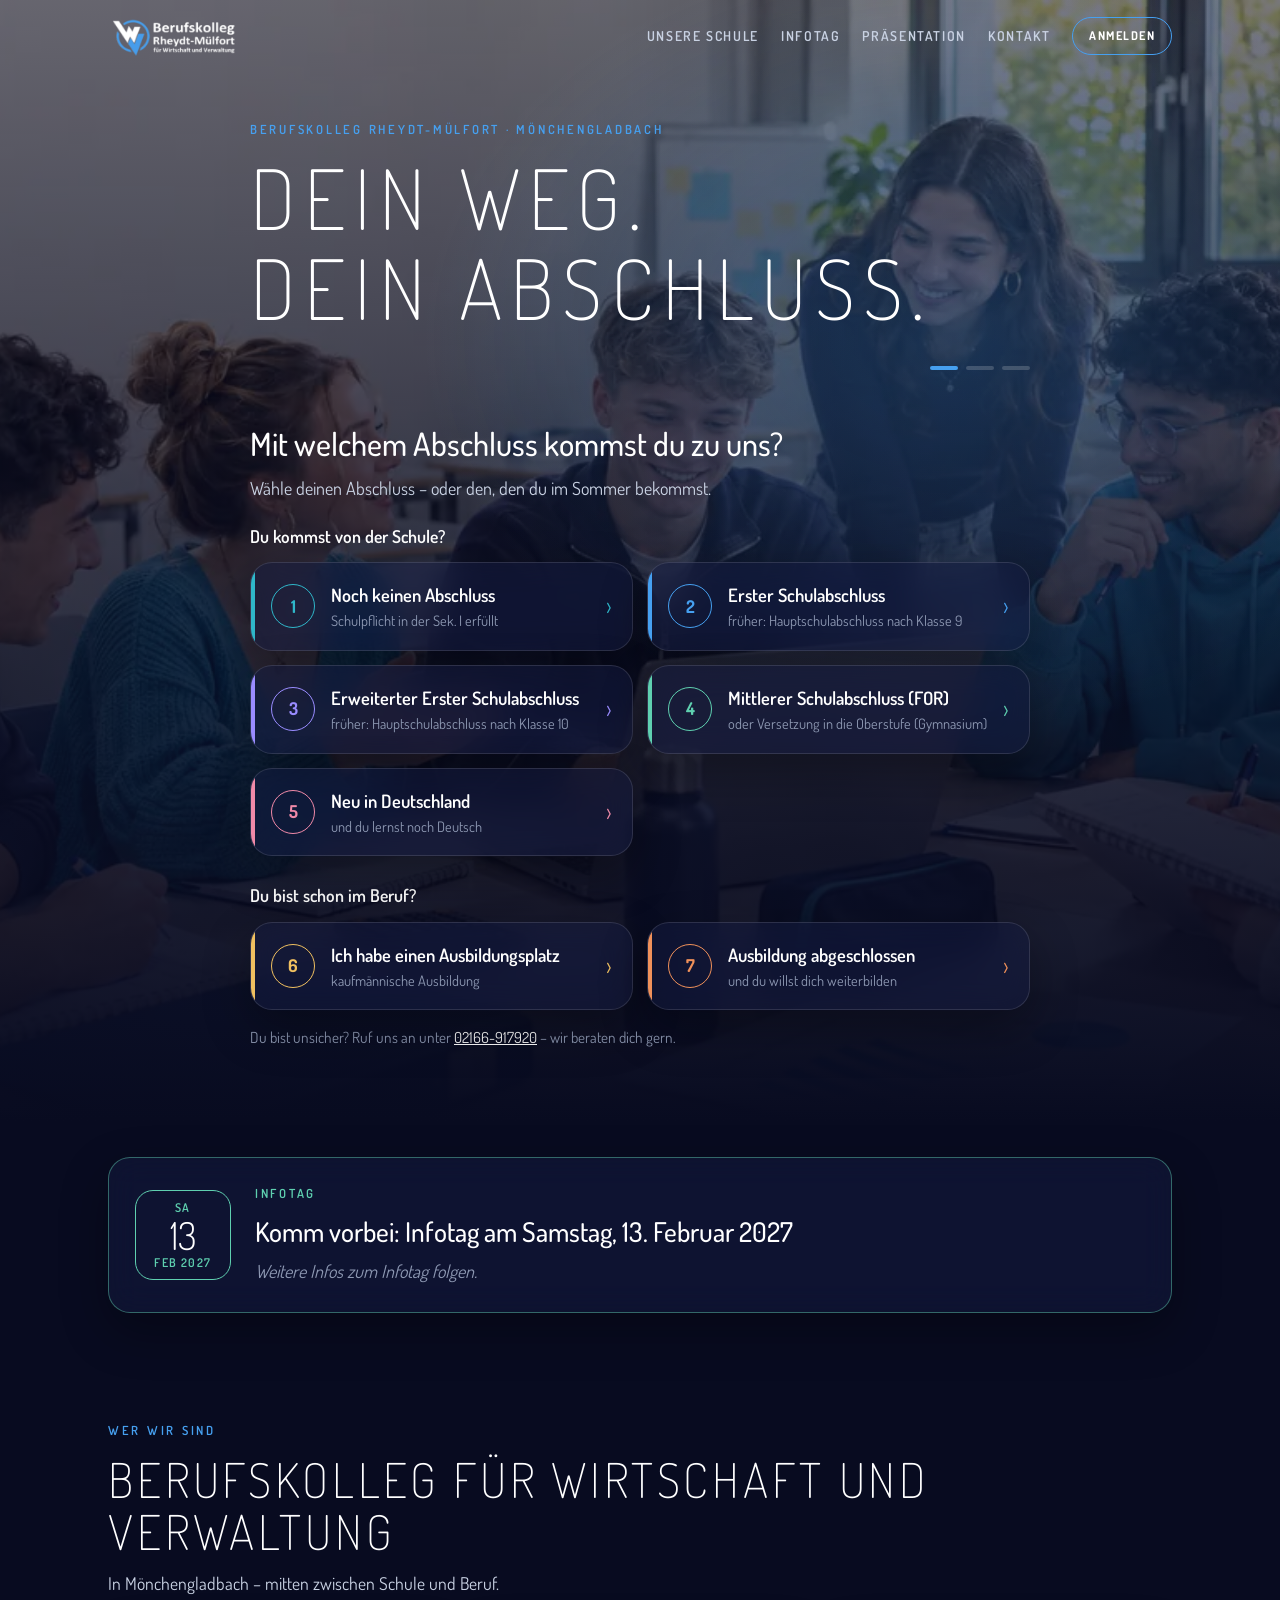
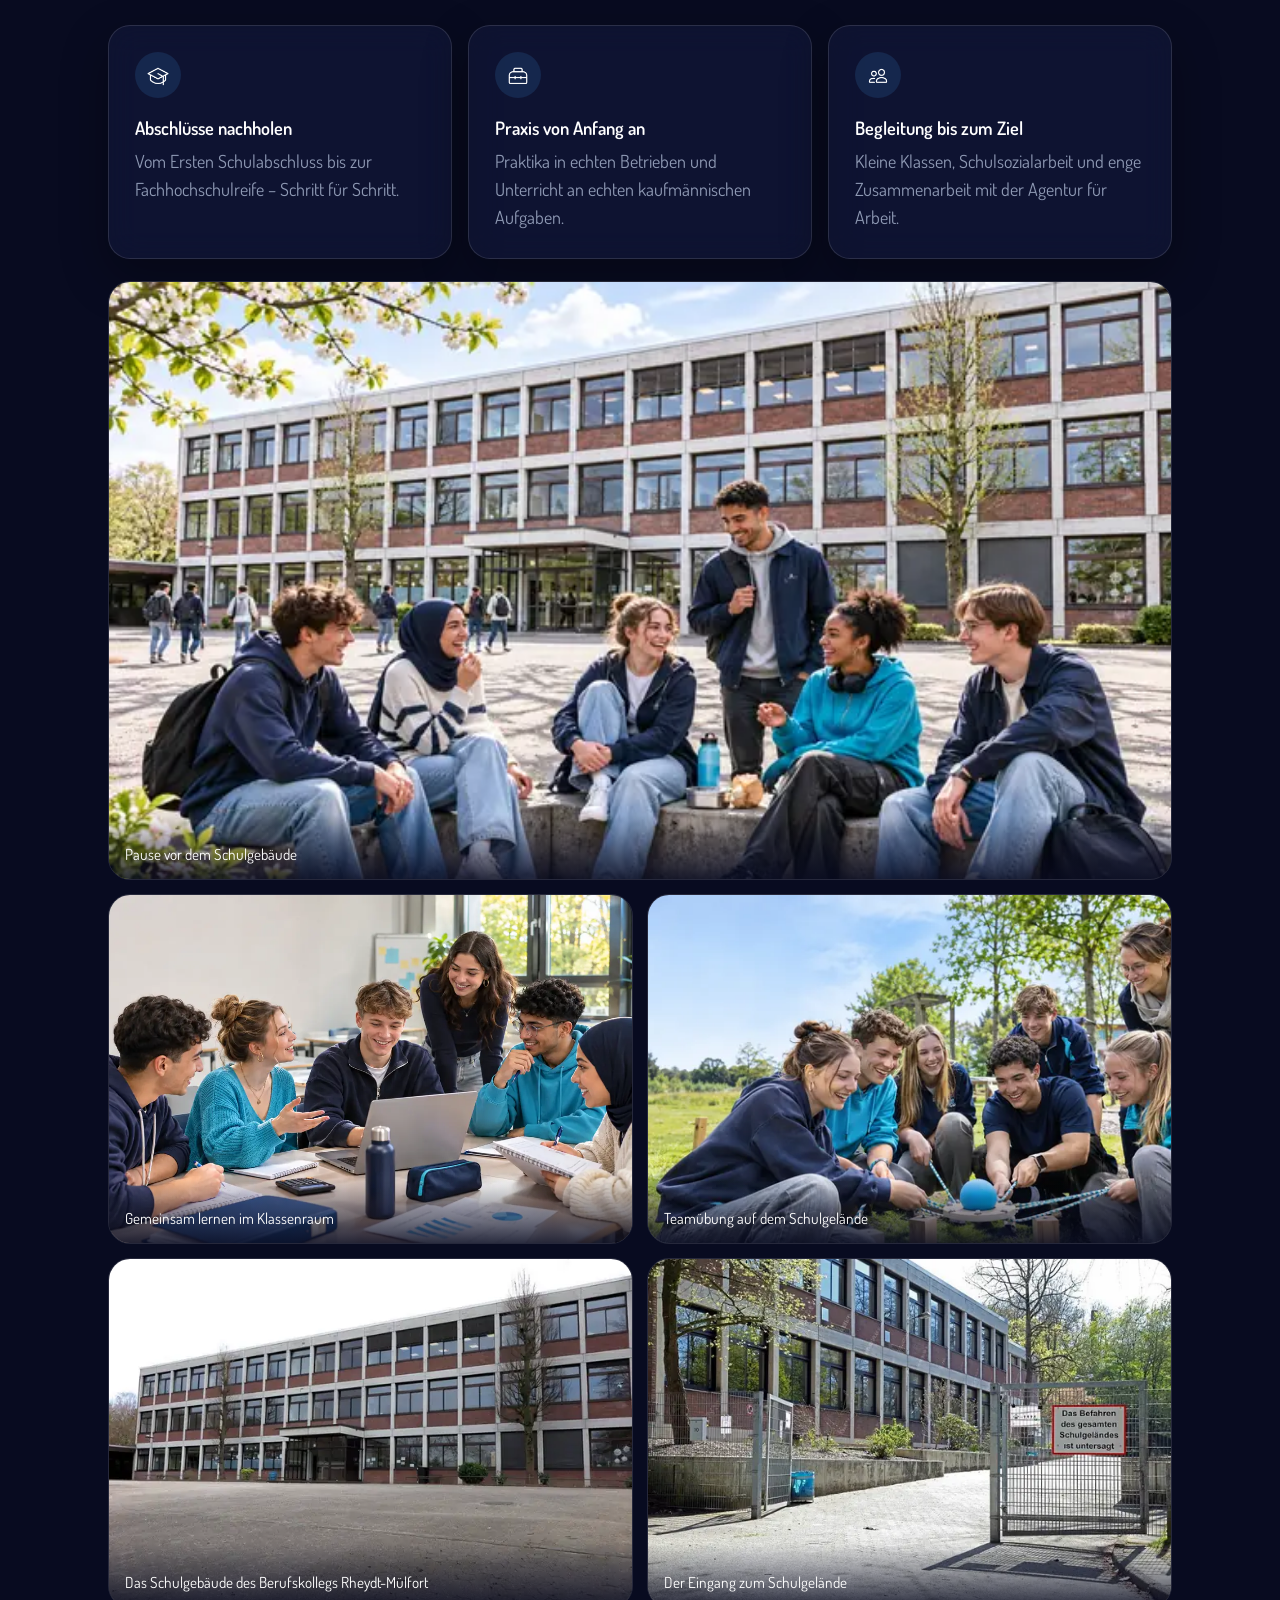
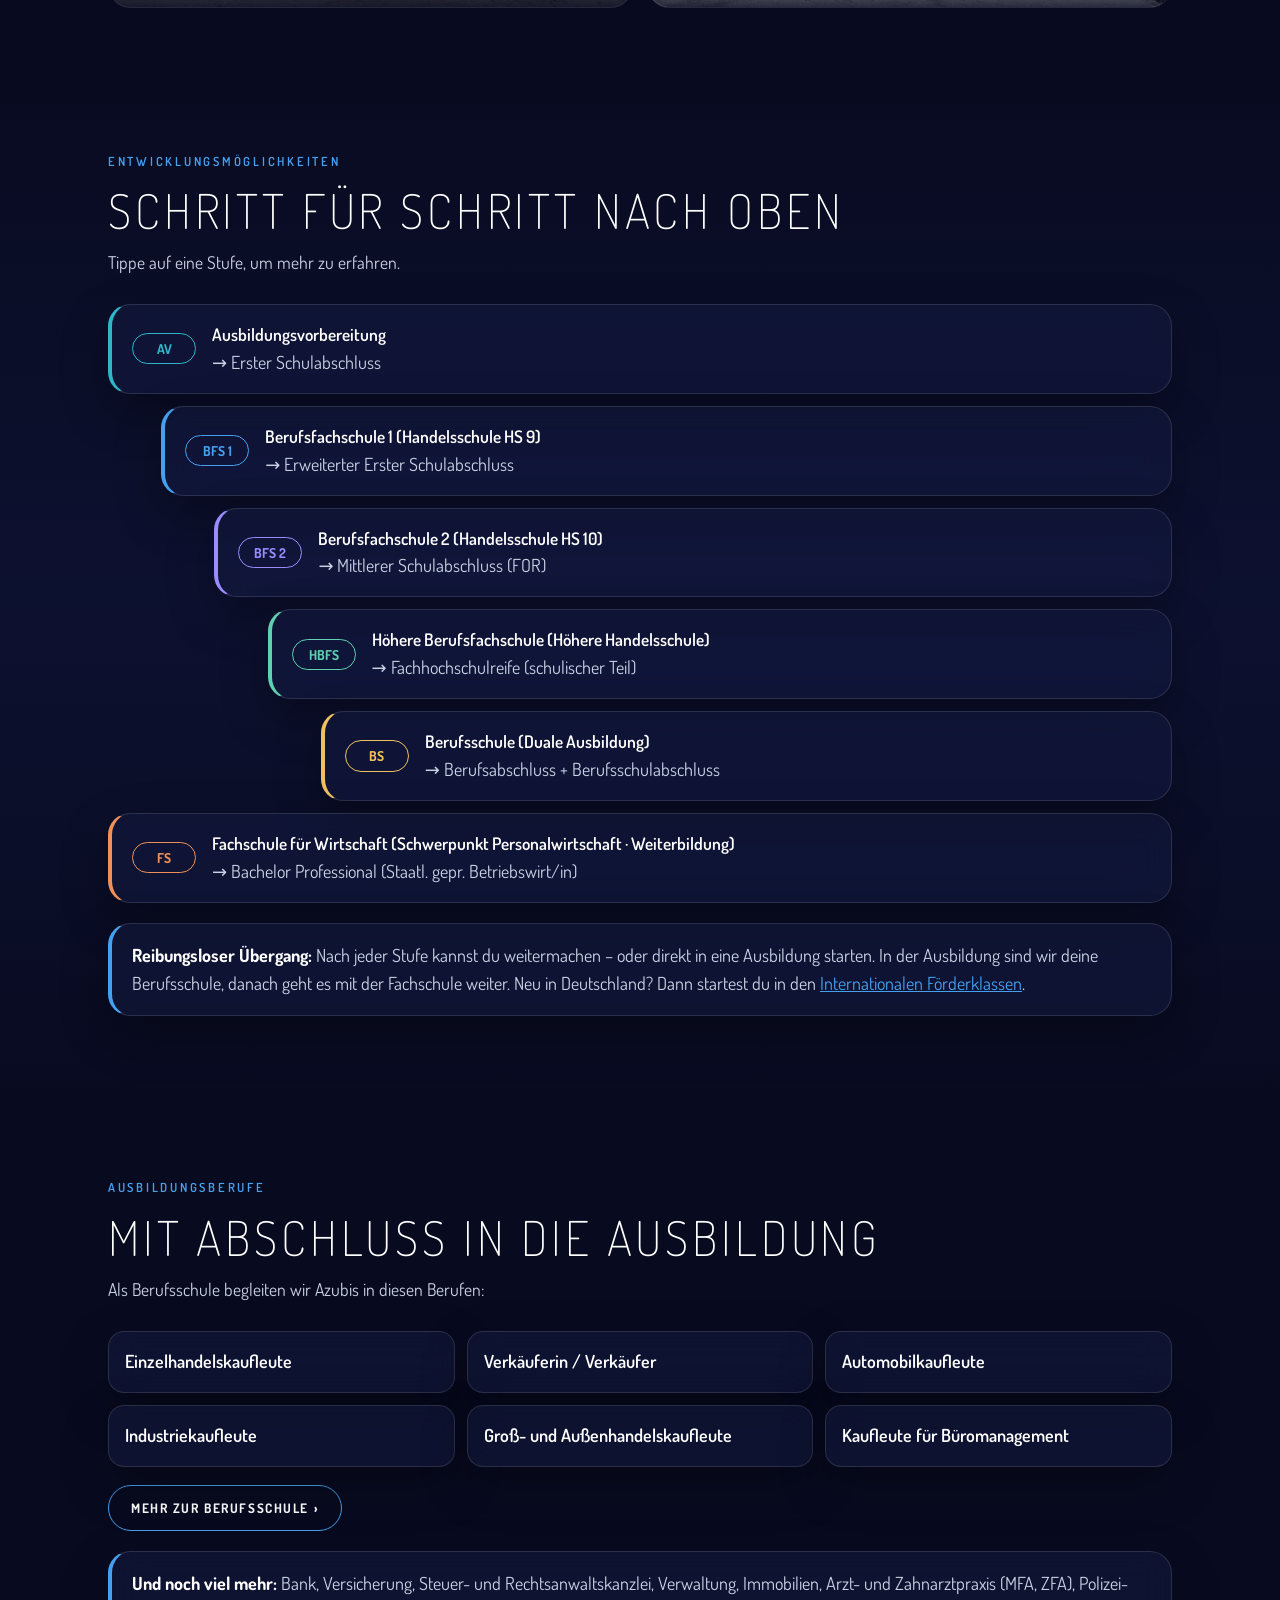
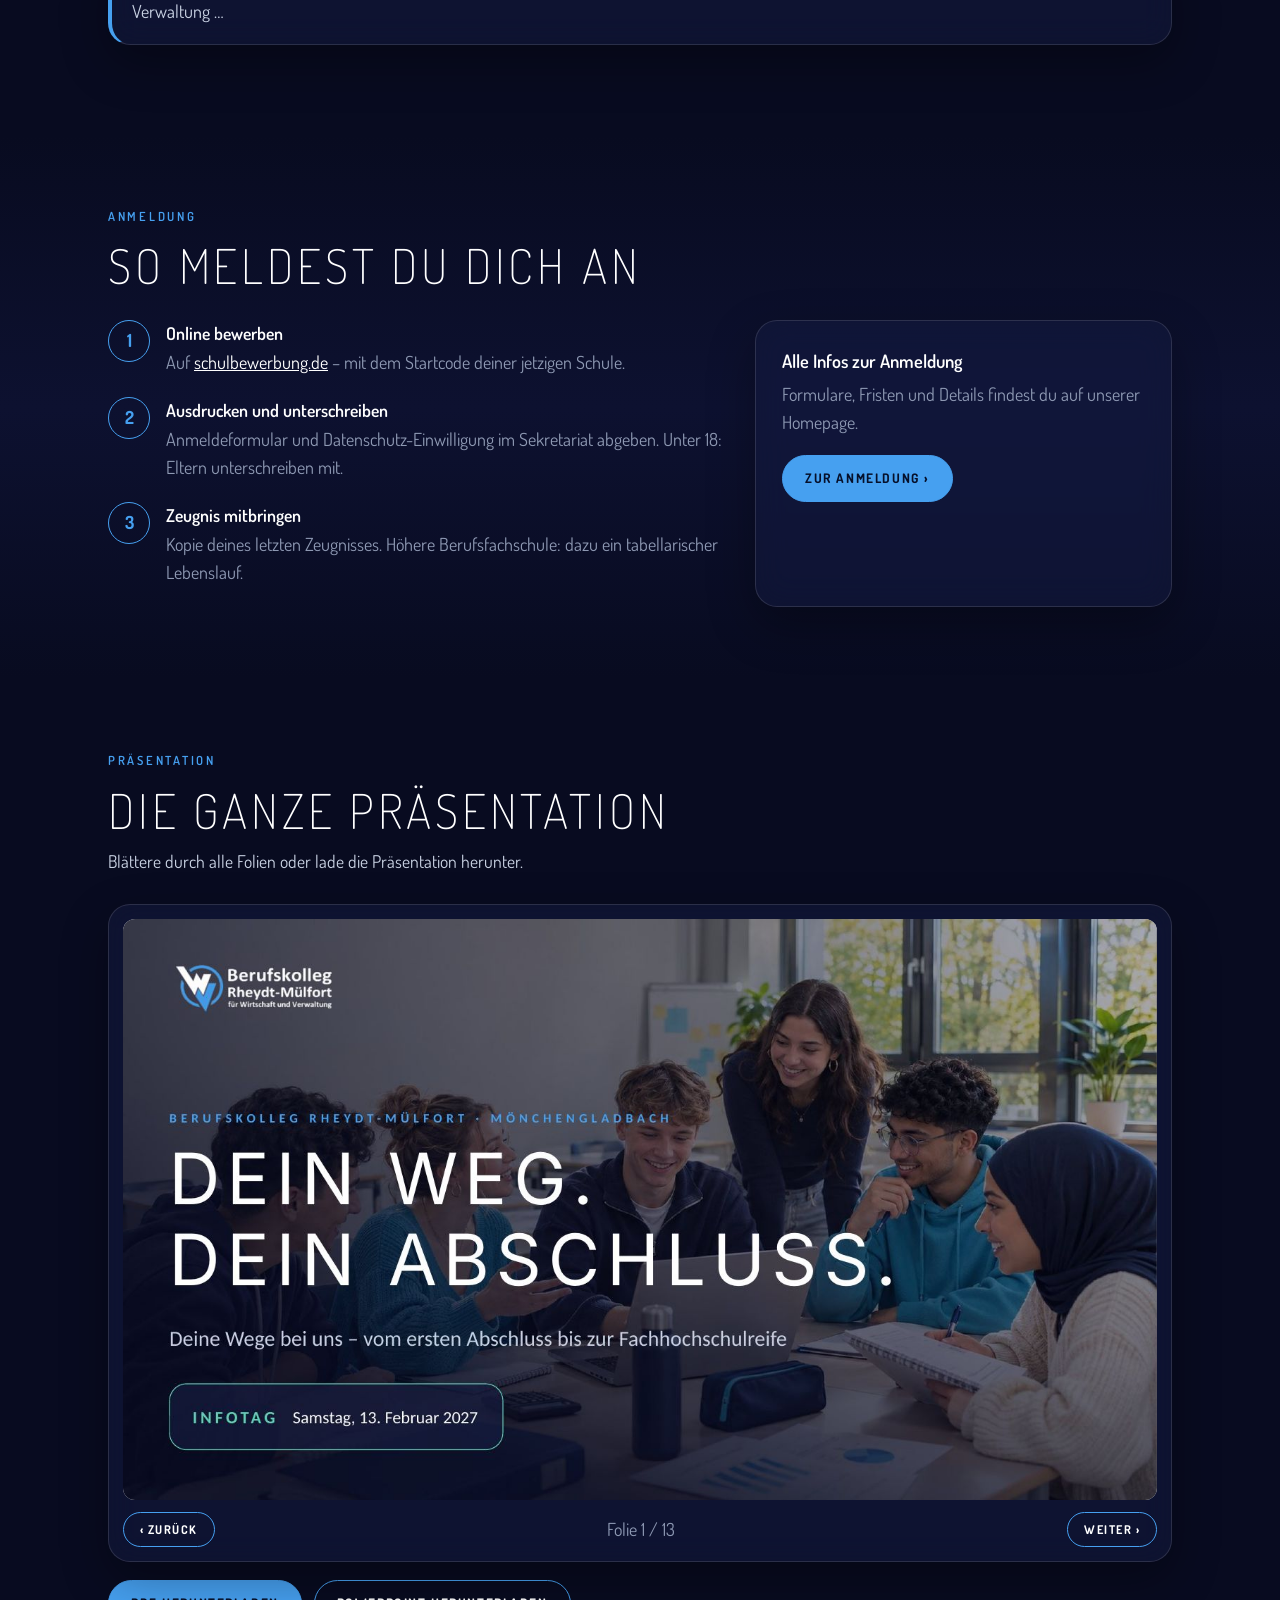
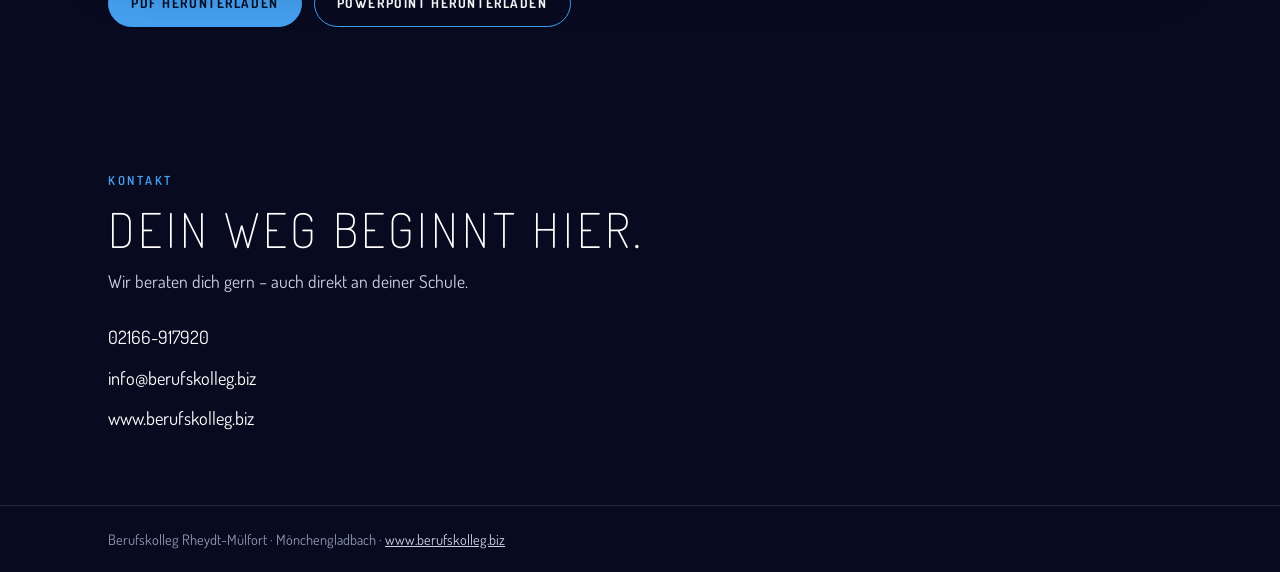
==== commit c8a0ef2d: "Schulberater: Fragen Schritt für Schritt mit persönlicher Empfehlung und Weg-Grafik Co-Authored-By: " ====
--- a/index.html
+++ b/index.html
@@ -20,6 +20,7 @@
 <section class="hero"><img class="hero-bg" src="assets/img/schueler-gruppe-1200.webp" srcset="assets/img/schueler-gruppe-640.webp 640w, assets/img/schueler-gruppe-1200.webp 1200w" sizes="100vw" alt="" style="width:100%;height:100%;object-fit:cover" fetchpriority="high"><div class="wrap">
   <span class="eyebrow">Berufskolleg Rheydt-Mülfort · Mönchengladbach</span>
   <h1 class="display">Dein Weg.<br>Dein Abschluss.</h1>
+  <div id="berater" class="berater" aria-live="polite">
   <h2 class="q">Mit welchem Schulabschluss kommst du zu uns?</h2>
   <p class="qsub">Wähle deinen Abschluss – oder den, den du im Sommer bekommst.</p>
   <p class="group-label" style="margin-top:0">Du kommst von der Schule?</p>
@@ -42,6 +43,7 @@
     <a class="choice glass" style="--c:#f0915a" href="fachschule.html"><span class="num">7</span>
       <span><b>Ausbildung abgeschlossen</b><small>und du willst dich weiterbilden</small><span class="to">→ Fachschule für Wirtschaft</span></span><span class="go" aria-hidden="true">›</span></a>
     </div>
+  </div>
   <p class="hint">Du bist unsicher? Ruf uns an unter <a href="tel:+492166917920">02166-917920</a> – wir beraten dich gern.</p>
 </div></section>
 
@@ -139,6 +141,8 @@
 <script>
 (()=>{const h=document.querySelector('.site-header');const f=()=>h.classList.toggle('scrolled',scrollY>20);f();addEventListener('scroll',f,{passive:true});})();
 </script>
+<script>window.BILDUNGSGAENGE={"av": {"kurz": "AV", "name": "Ausbildungsvorbereitung", "alias": null, "claim": "Für dich, wenn du (noch) keinen Abschluss hast.", "voraussetzung": "Kein Abschluss nötig", "dauer": "1 Jahr", "abschluss": "Erster Schulabschluss", "color": "#2fb7c9", "file": "av.html", "anmelde_url": null, "anmelde_label": null, "berufe": null}, "bfs1": {"kurz": "BFS 1", "name": "Berufsfachschule 1", "alias": "Handelsschule HS 9", "claim": "Kaufmännische Grundlagen – und dein nächster Abschluss.", "voraussetzung": "Erster Schulabschluss", "dauer": "1 Jahr", "abschluss": "Erweiterter Erster Schulabschluss", "color": "#46a0f0", "file": "bfs1.html", "anmelde_url": null, "anmelde_label": null, "berufe": null}, "bfs2": {"kurz": "BFS 2", "name": "Berufsfachschule 2", "alias": "Handelsschule HS 10", "claim": "Dein Weg zum Mittleren Schulabschluss.", "voraussetzung": "Erweiterter Erster Schulabschluss", "dauer": "1 Jahr", "abschluss": "Mittlerer Schulabschluss (FOR)", "color": "#9a8cff", "file": "bfs2.html", "anmelde_url": null, "anmelde_label": null, "berufe": null}, "hbfs": {"kurz": "HBFS", "name": "Höhere Berufsfachschule", "alias": "Höhere Handelsschule", "claim": "Wirtschaft verstehen – mit Fachhochschulreife.", "voraussetzung": "Mittlerer Schulabschluss (FOR)", "dauer": "2 Jahre", "abschluss": "Fachhochschulreife (schulischer Teil)", "color": "#5fd0b0", "file": "hoehere-berufsfachschule.html", "anmelde_url": null, "anmelde_label": null, "berufe": null}, "if": {"kurz": "IF", "name": "Internationale Förderklassen", "alias": null, "claim": "Für dich, wenn du neu in Deutschland bist und Deutsch lernst.", "voraussetzung": "Neu zugewandert, ab 16 Jahren", "dauer": "1 Jahr (bei wenig Deutsch: 2 Jahre)", "abschluss": "Erster Schulabschluss (vergleichbar)", "color": "#f08aa8", "file": "internationale-foerderklassen.html", "anmelde_url": "tel:+4921612553784", "anmelde_label": "Beratung: Kommunale Integrationsstelle", "berufe": null}, "bs": {"kurz": "BS", "name": "Berufsschule", "alias": "Duale Ausbildung", "claim": "Du machst eine kaufmännische Ausbildung – wir sind deine Berufsschule.", "voraussetzung": "Ausbildungsvertrag", "dauer": "2 bis 3 Jahre", "abschluss": "Berufsabschluss + Berufsschulabschluss", "color": "#f0c060", "file": "berufsschule.html", "anmelde_url": "https://www.berufskolleg.biz/schuelerinnen-und-schueler/anmeldung/anmeldung-berufsschule/", "anmelde_label": "Anmeldung Berufsschule (für Betriebe)", "berufe": [["Kaufleute im Einzelhandel", "3 Jahre"], ["Verkäuferin / Verkäufer", "2 Jahre"], ["Automobilkaufleute", "3 Jahre"], ["Industriekaufleute", "3 Jahre"], ["Kaufleute im Groß- und Außenhandel", "3 Jahre"], ["Kaufleute für Büromanagement", "3 Jahre"]]}, "fs": {"kurz": "FS", "name": "Fachschule für Wirtschaft", "alias": "Schwerpunkt Personalwirtschaft · Weiterbildung", "claim": "Weiterbildung neben dem Beruf – für Führungsaufgaben im mittleren Management.", "voraussetzung": "Ausbildung + 1 Jahr Beruf + FOR", "dauer": "8 Semester (mit FHR ggf. 6)", "abschluss": "Bachelor Professional (Staatl. gepr. Betriebswirt/in)", "color": "#f0915a", "file": "fachschule.html", "anmelde_url": "https://www.berufskolleg.biz/schuelerinnen-und-schueler/anmeldung/weiterbildung-buttons/anmeldung-fachschule/", "anmelde_label": "Anmeldung Fachschule", "berufe": null}};window.ANMELDE_URL="https://www.berufskolleg.biz/schuelerinnen-und-schueler/anmeldung/";</script>
+<script src="assets/berater.js" defer></script>
 <script>
 const R={"av":"av.html","hs9":"bfs1.html","hs10":"bfs2.html","hoeha":"hoehere-berufsfachschule.html"};const m=location.hash.match(/^#berater-(\w+)$/);if(m&&R[m[1]])location.replace(R[m[1]]);
 const N=13;let cur=1;const img=document.getElementById("slide"),no=document.getElementById("slideNo");
--- a/assets/style.css
+++ b/assets/style.css
@@ -66,6 +66,29 @@
 .choice .go{margin-left:auto;color:var(--c);font-size:1.6rem;font-weight:300}
 .group-label{color:var(--white);font-weight:600;font-size:1.1rem;margin:26px 0 12px}
 .job small{display:block;color:var(--muted);font-weight:400;font-size:.85rem}
+/* Schulberater */
+.berater{scroll-margin-top:90px}
+button.choice{font:inherit;width:100%;text-align:left;cursor:pointer;border:1px solid var(--glass-b)}
+button.choice:focus-visible,.b-back:focus-visible{outline:2px solid var(--accent);outline-offset:2px}
+.b-top{display:flex;justify-content:space-between;align-items:center;margin:0 0 6px;min-height:34px}
+.b-back{background:none;border:0;color:var(--text);font:inherit;text-transform:uppercase;letter-spacing:.14em;font-size:.78rem;font-weight:600;cursor:pointer;padding:6px 0}
+.b-back:hover{color:var(--white)}
+.dots{display:flex;gap:8px}.dot{width:28px;height:4px;border-radius:2px;background:rgba(255,255,255,.18)}.dot.on{background:var(--accent)}
+.result{padding:26px;border-color:var(--c)}
+.result .badge{display:inline-block;background:var(--c);color:#06102a;font-weight:800;border-radius:999px;padding:6px 16px;margin-bottom:12px}
+.result h2{font-size:clamp(1.7rem,6vw,2.6rem);font-weight:300;text-transform:uppercase;letter-spacing:.08em;line-height:1.1;hyphens:auto;overflow-wrap:break-word}
+.result .alias{color:var(--muted);text-transform:uppercase;letter-spacing:.14em;font-size:.82rem;margin:6px 0 0}
+.result .claim{color:var(--white);font-size:1.1rem;margin:12px 0 18px}
+.result .beruf{margin:-6px 0 18px}
+.result h3{font-size:.8rem;text-transform:uppercase;letter-spacing:.2em;color:var(--c);margin:24px 0 12px}
+.path{display:flex;flex-wrap:wrap;align-items:center;gap:8px}
+.chip{display:inline-flex;align-items:center;gap:8px;border:1px solid var(--c);border-radius:999px;padding:6px 14px 6px 6px;color:var(--white);text-decoration:none;font-weight:600;font-size:.95rem;background:rgba(255,255,255,.03)}
+.chip .lvl{background:var(--c);color:#06102a;border-radius:999px;padding:2px 9px;font-size:.78rem;font-weight:800}
+a.chip:hover{background:rgba(255,255,255,.08)}
+.arrow{color:var(--muted)}
+.tips{margin:18px 0 0;padding-left:20px;color:var(--text)}.tips li{margin:6px 0}
+.btn.ghost-muted{border-color:rgba(255,255,255,.25);color:var(--text)}
+.btn.ghost-muted:hover{background:rgba(255,255,255,.1);color:var(--white)}
 .hint{color:var(--muted);font-size:.95rem;margin-top:16px}
 .hint a{color:var(--white)}
 
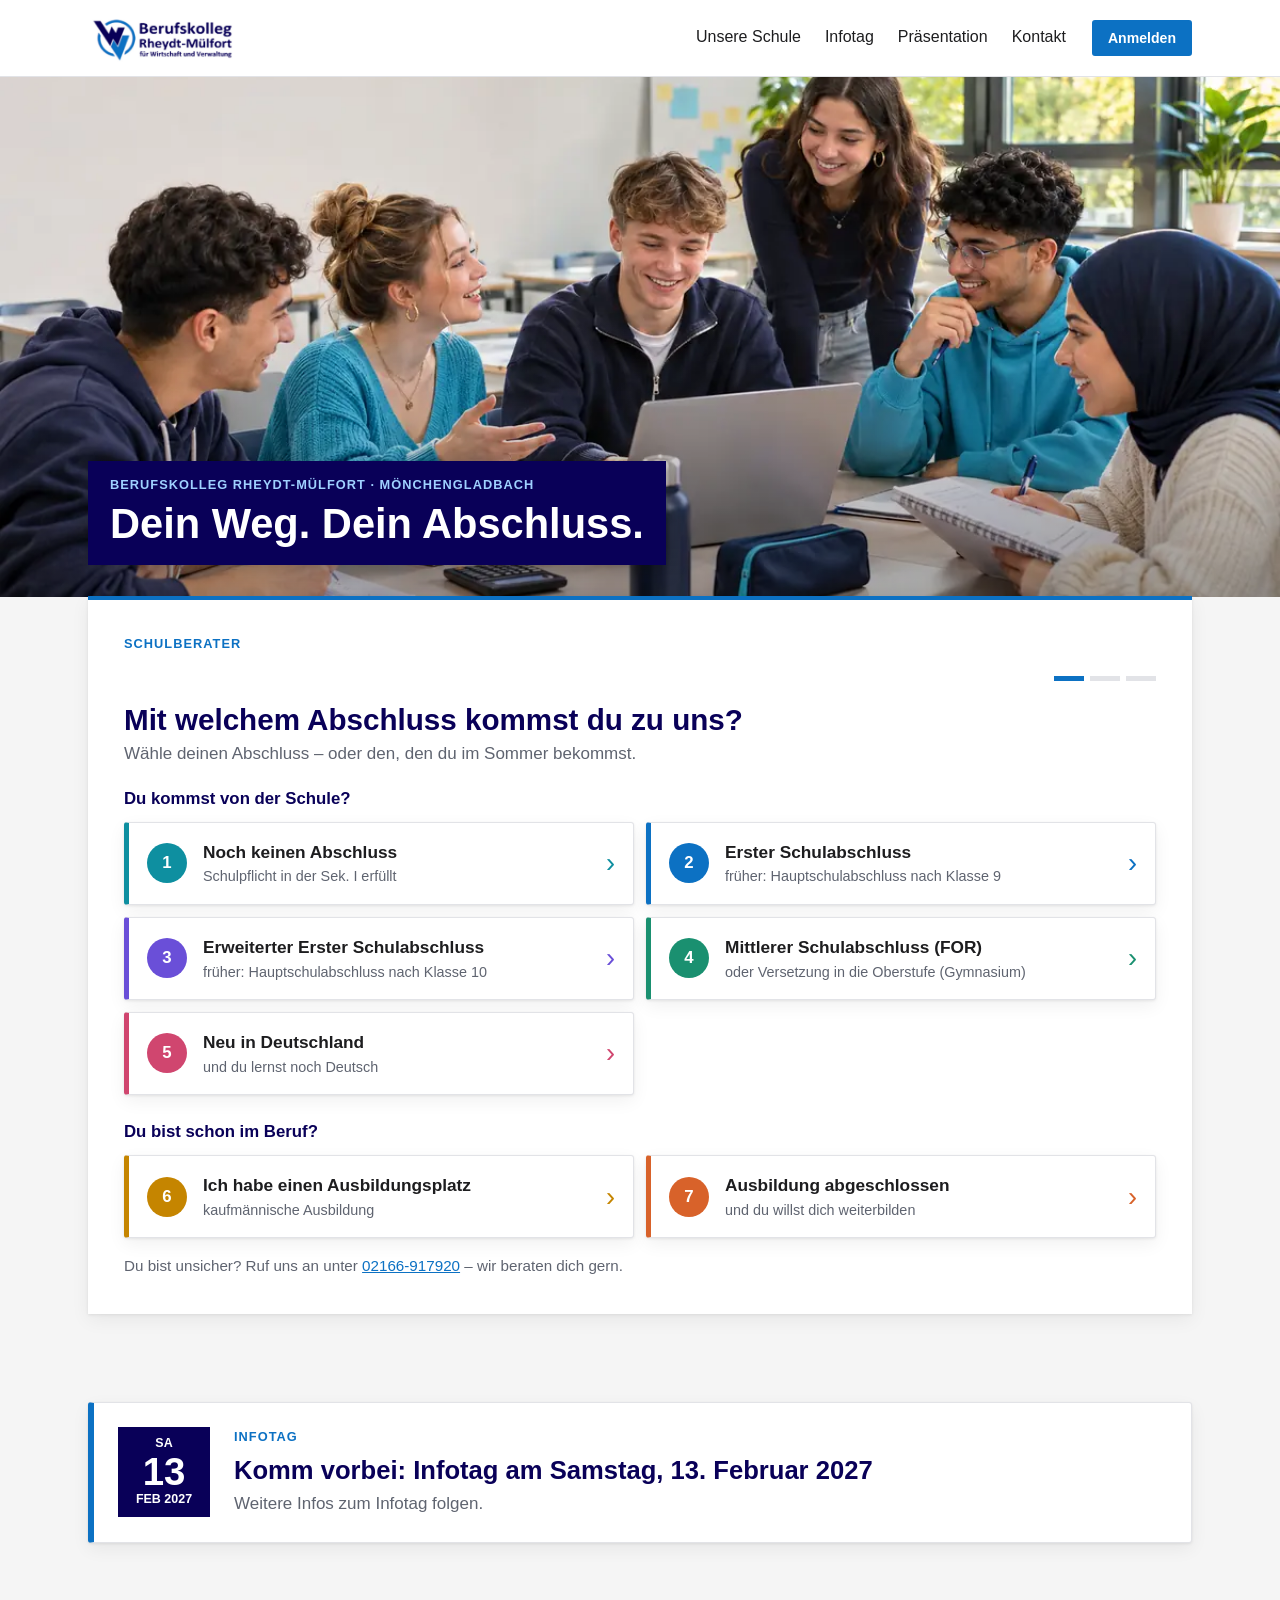
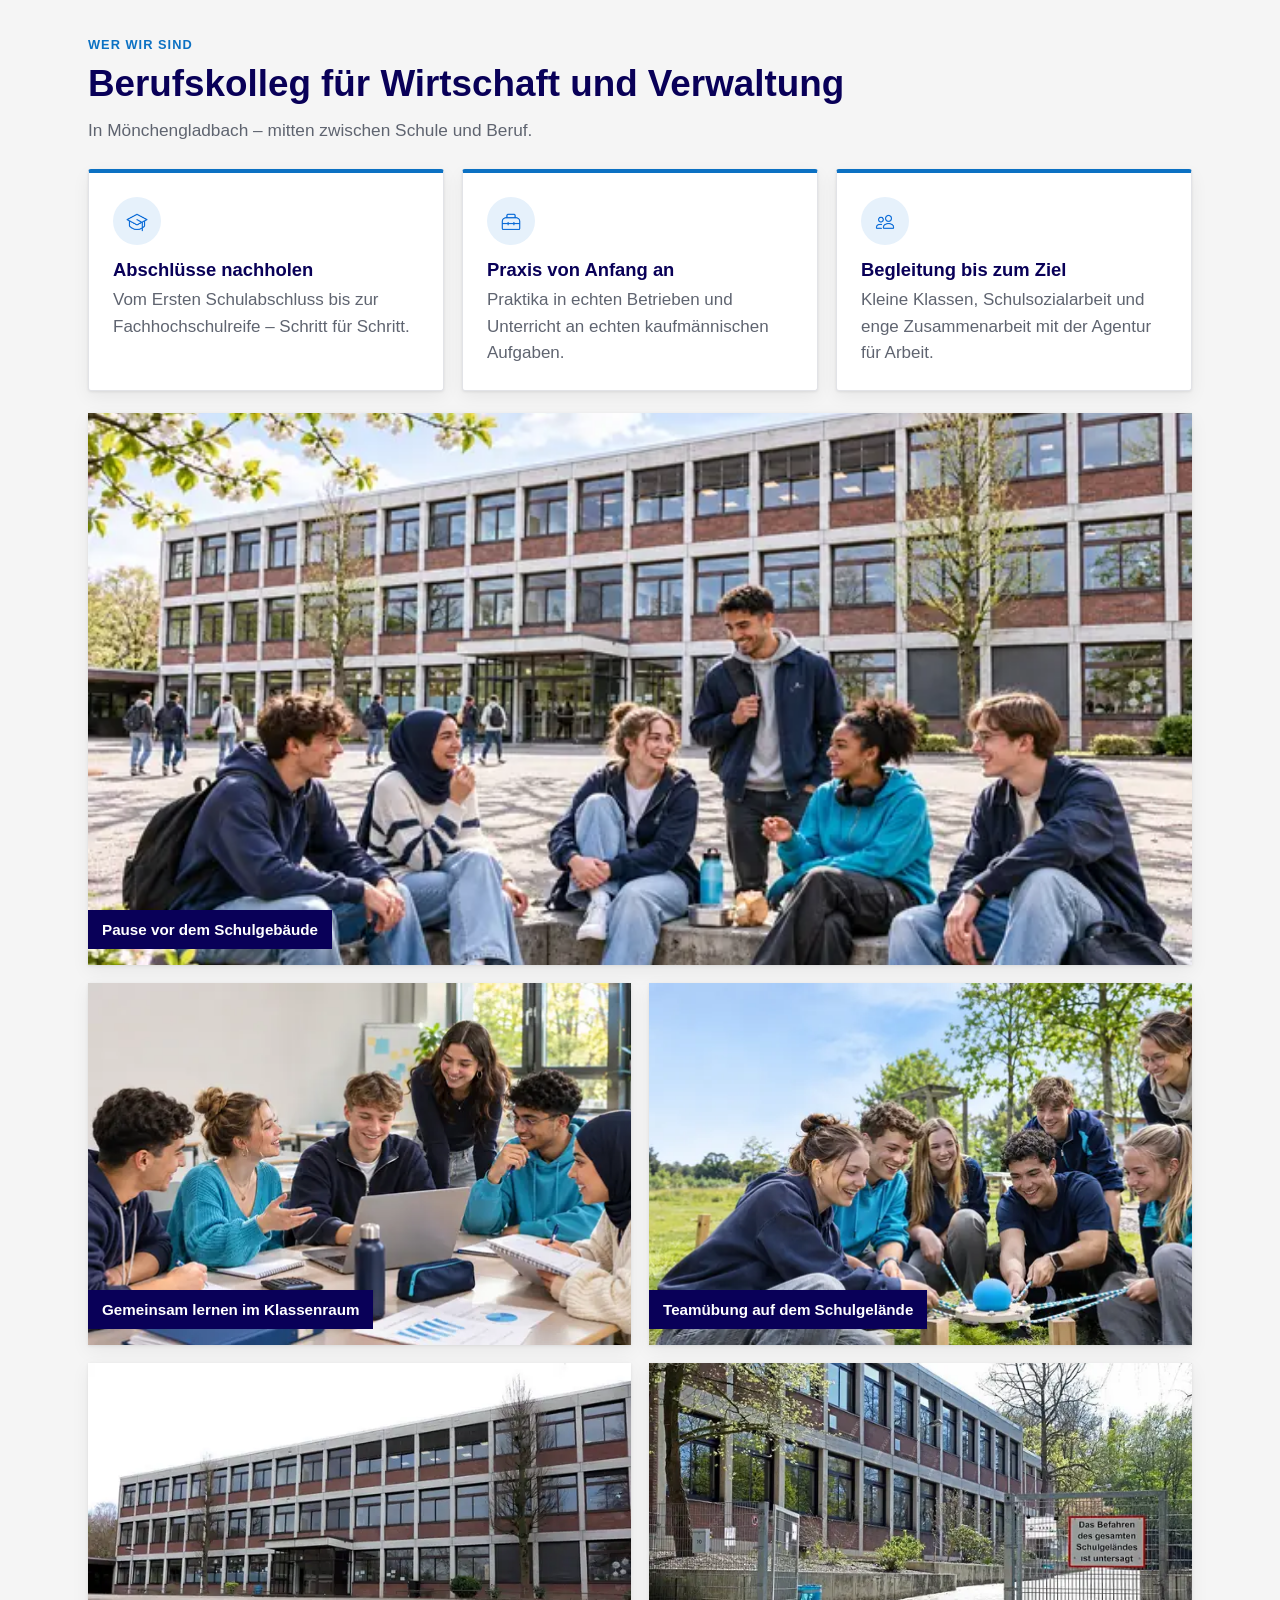
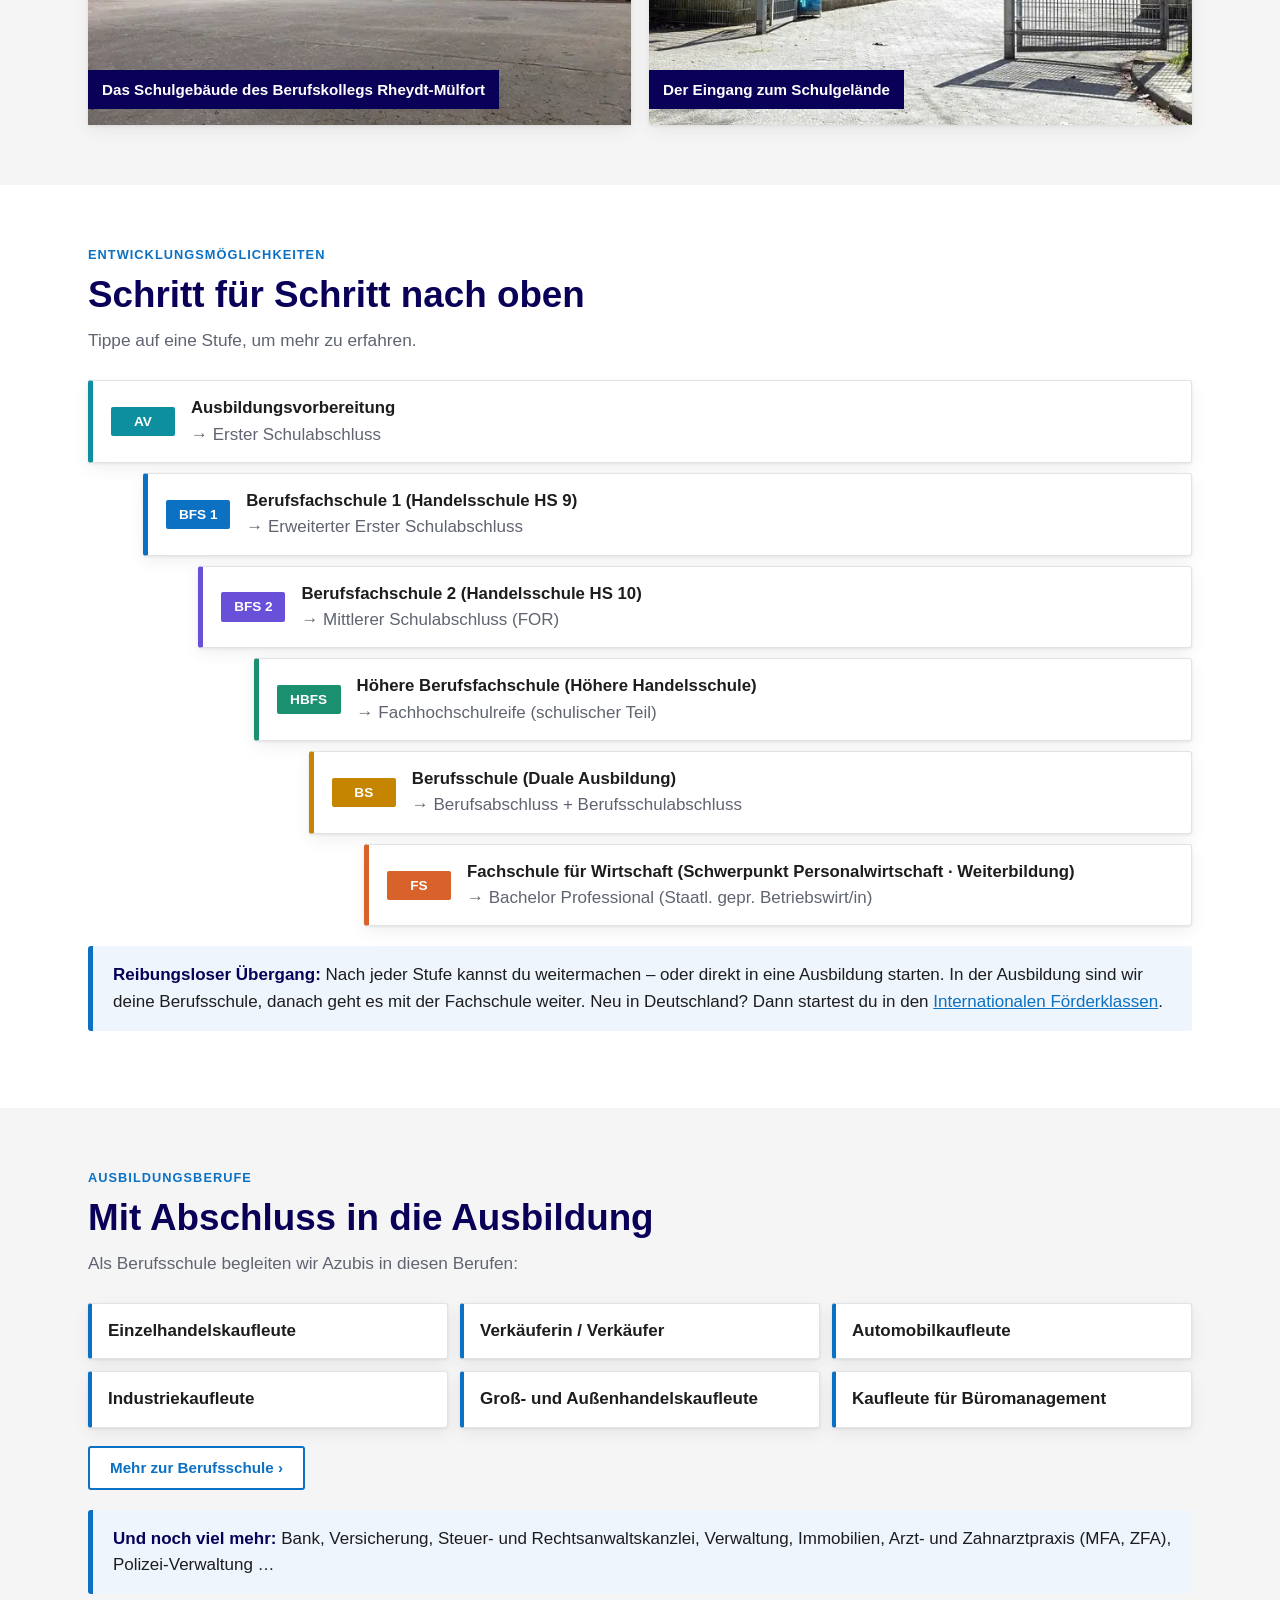
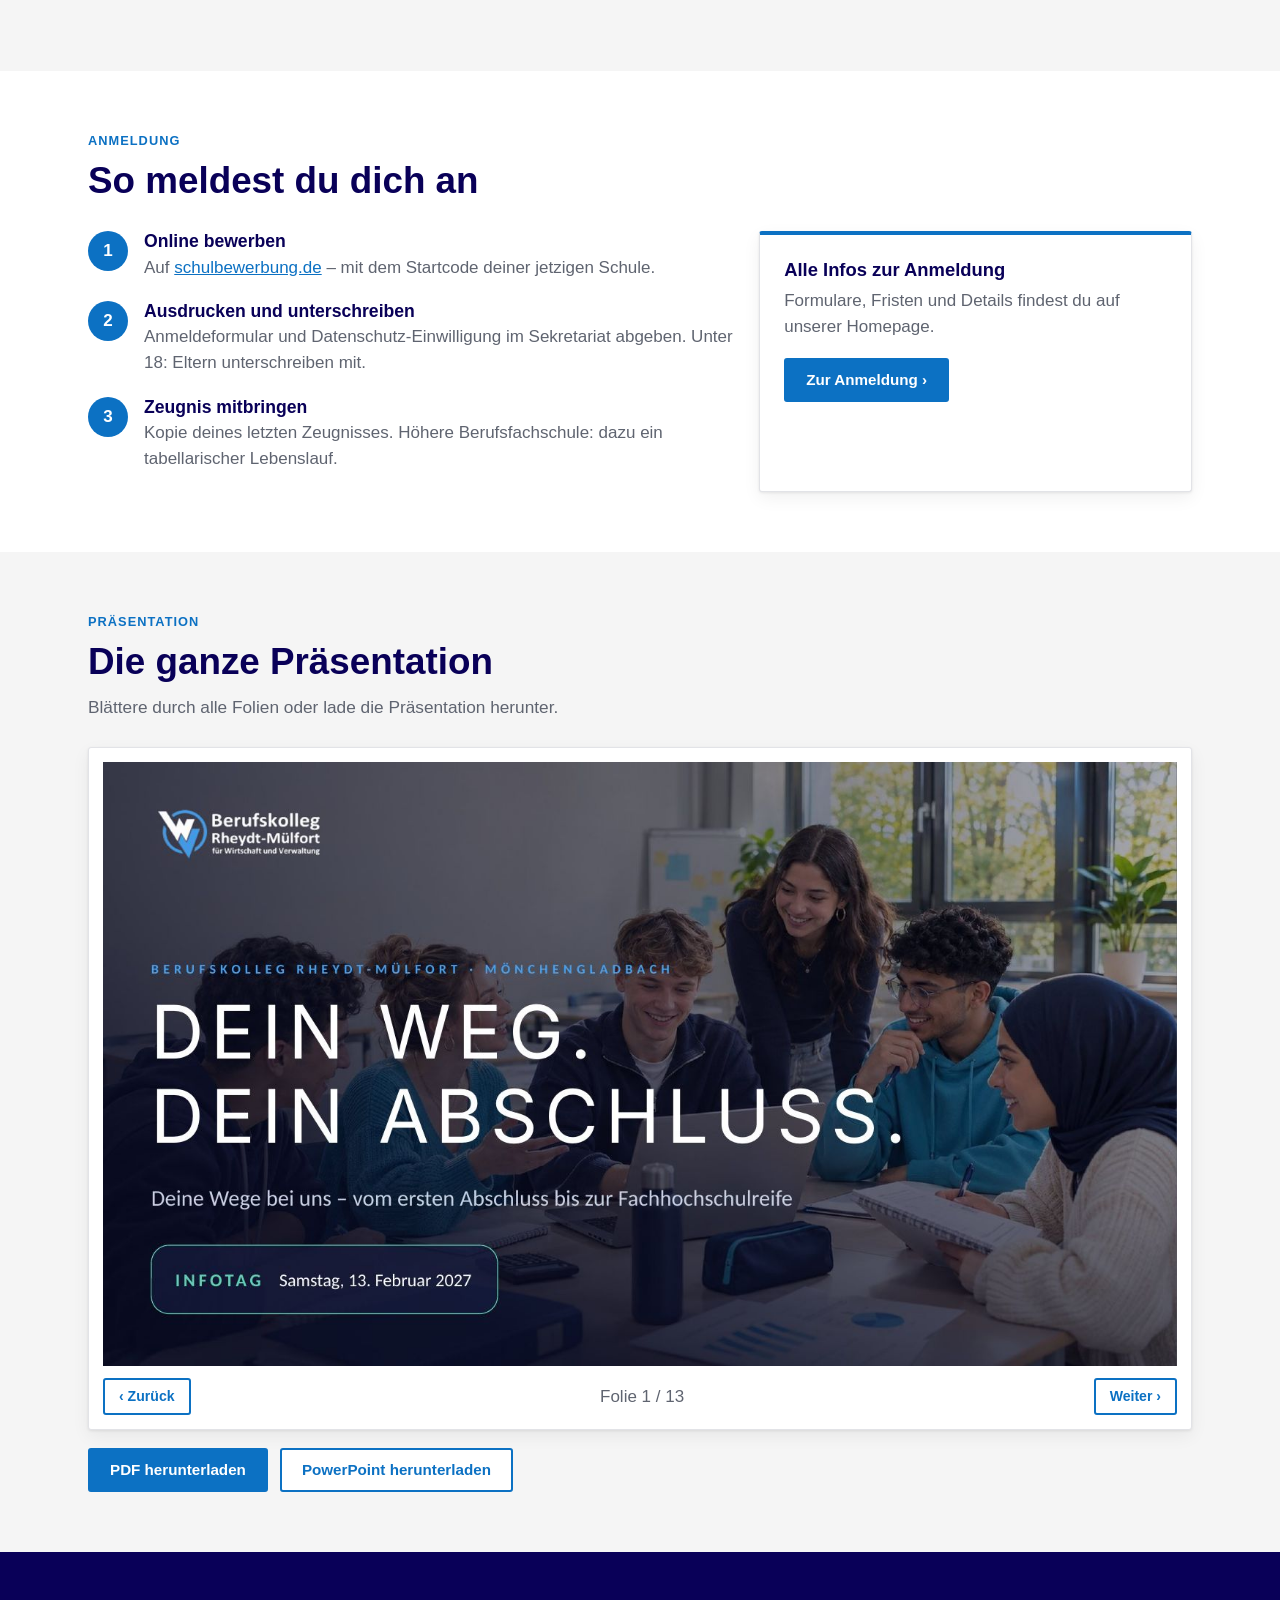
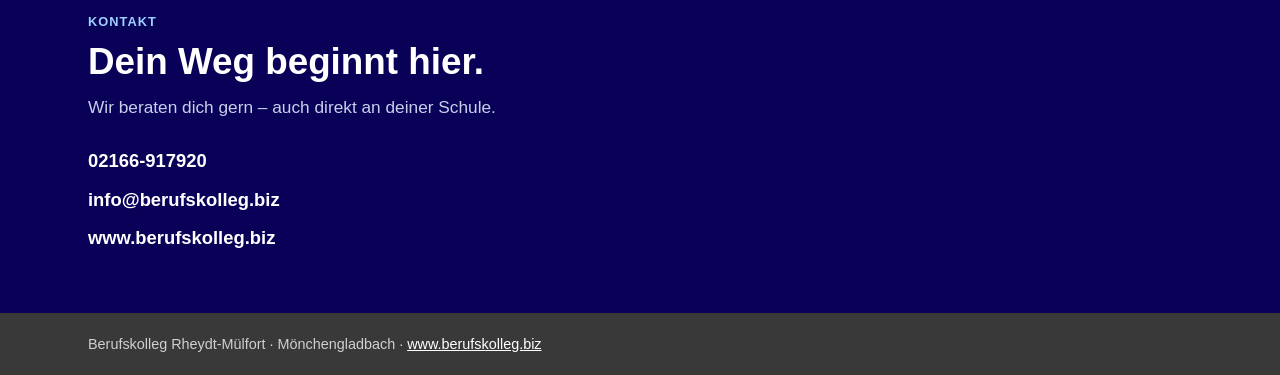
==== commit 56bdf95e: "Neues helles Design im Stil einer Hochschul-Website (weiße Karten, Fotos mit Titelbalken, Schulfarbe" ====
--- a/index.html
+++ b/index.html
@@ -5,47 +5,49 @@
 <meta name="viewport" content="width=device-width, initial-scale=1">
 <title>Dein Weg. Dein Abschluss. – Berufskolleg Rheydt-Mülfort</title>
 <meta name="description" content="Mit welchem Schulabschluss kommst du zu uns? Finde deinen Bildungsgang am Berufskolleg Rheydt-Mülfort in Mönchengladbach.">
-<meta name="theme-color" content="#080b20">
+<meta name="theme-color" content="#090058">
 <link rel="icon" href="assets/icon-abschluss.png">
-<link rel="preload" href="assets/fonts/dosis-latin.woff2" as="font" type="font/woff2" crossorigin>
 <link rel="preload" as="image" href="assets/img/schueler-gruppe-1200.webp" imagesrcset="assets/img/schueler-gruppe-640.webp 640w, assets/img/schueler-gruppe-1200.webp 1200w" imagesizes="100vw">
 <link rel="stylesheet" href="assets/style.css">
 </head>
 <body>
 <header class="site-header"><div class="wrap">
-  <a href="index.html" aria-label="Zur Startseite"><img src="assets/logo-hell.png" alt="Berufskolleg Rheydt-Mülfort – für Wirtschaft und Verwaltung" width="655" height="217"></a>
-  <div class="hdr-right"><nav class="nav"><a href="#schule">Unsere Schule</a><a href="#infotag">Infotag</a><a href="#praesentation">Präsentation</a><a href="#kontakt">Kontakt</a></nav><a class="btn small" href="https://www.berufskolleg.biz/schuelerinnen-und-schueler/anmeldung/" target="_blank" rel="noopener">Anmelden</a></div>
+  <a href="index.html" aria-label="Zur Startseite"><img src="assets/logo.png" alt="Berufskolleg Rheydt-Mülfort – für Wirtschaft und Verwaltung" width="655" height="217"></a>
+  <div class="hdr-right"><nav class="nav"><a href="#schule">Unsere Schule</a><a href="#infotag">Infotag</a><a href="#praesentation">Präsentation</a><a href="#kontakt">Kontakt</a></nav><a class="btn small solid" href="https://www.berufskolleg.biz/schuelerinnen-und-schueler/anmeldung/" target="_blank" rel="noopener">Anmelden</a></div>
 </div></header>
 
 <section class="hero"><img class="hero-bg" src="assets/img/schueler-gruppe-1200.webp" srcset="assets/img/schueler-gruppe-640.webp 640w, assets/img/schueler-gruppe-1200.webp 1200w" sizes="100vw" alt="" style="width:100%;height:100%;object-fit:cover" fetchpriority="high"><div class="wrap">
-  <span class="eyebrow">Berufskolleg Rheydt-Mülfort · Mönchengladbach</span>
-  <h1 class="display">Dein Weg.<br>Dein Abschluss.</h1>
+  <div class="titlebar"><span class="eyebrow">Berufskolleg Rheydt-Mülfort · Mönchengladbach</span>
+  <h1>Dein Weg. Dein Abschluss.</h1></div>
+</div></section>
+<section class="berater-sec"><div class="wrap"><div class="berater-box">
+  <span class="eyebrow">Schulberater</span>
   <div id="berater" class="berater" aria-live="polite">
   <h2 class="q">Mit welchem Schulabschluss kommst du zu uns?</h2>
   <p class="qsub">Wähle deinen Abschluss – oder den, den du im Sommer bekommst.</p>
   <p class="group-label" style="margin-top:0">Du kommst von der Schule?</p>
   <div class="choices">
-    <a class="choice glass" style="--c:#2fb7c9" href="av.html"><span class="num">1</span>
+    <a class="choice glass" style="--c:#0e8fa0" href="av.html"><span class="num">1</span>
       <span><b>Noch keinen Abschluss</b><small>Schulpflicht in der Sek. I erfüllt</small><span class="to">→ Ausbildungsvorbereitung</span></span><span class="go" aria-hidden="true">›</span></a>
-    <a class="choice glass" style="--c:#f08aa8" href="internationale-foerderklassen.html"><span class="num">2</span>
+    <a class="choice glass" style="--c:#d0466f" href="internationale-foerderklassen.html"><span class="num">2</span>
       <span><b>Neu in Deutschland</b><small>und du lernst noch Deutsch</small><span class="to">→ Internationale Förderklassen</span></span><span class="go" aria-hidden="true">›</span></a>
-    <a class="choice glass" style="--c:#46a0f0" href="bfs1.html"><span class="num">3</span>
+    <a class="choice glass" style="--c:#0c71c3" href="bfs1.html"><span class="num">3</span>
       <span><b>Erster Schulabschluss</b><small>früher: Hauptschulabschluss nach Klasse 9</small><span class="to">→ Berufsfachschule 1</span></span><span class="go" aria-hidden="true">›</span></a>
-    <a class="choice glass" style="--c:#9a8cff" href="bfs2.html"><span class="num">4</span>
+    <a class="choice glass" style="--c:#6a4fd8" href="bfs2.html"><span class="num">4</span>
       <span><b>Erweiterter Erster Schulabschluss</b><small>früher: Hauptschulabschluss nach Klasse 10</small><span class="to">→ Berufsfachschule 2</span></span><span class="go" aria-hidden="true">›</span></a>
-    <a class="choice glass" style="--c:#5fd0b0" href="hoehere-berufsfachschule.html"><span class="num">5</span>
+    <a class="choice glass" style="--c:#1a9070" href="hoehere-berufsfachschule.html"><span class="num">5</span>
       <span><b>Mittlerer Schulabschluss (FOR)</b><small>oder Versetzung in die Oberstufe (Gymnasium)</small><span class="to">→ Höhere Berufsfachschule</span></span><span class="go" aria-hidden="true">›</span></a>
     </div>
   <p class="group-label">Du bist schon im Beruf?</p>
   <div class="choices">
-    <a class="choice glass" style="--c:#f0c060" href="berufsschule.html"><span class="num">6</span>
+    <a class="choice glass" style="--c:#c58500" href="berufsschule.html"><span class="num">6</span>
       <span><b>Ich habe einen Ausbildungsplatz</b><small>kaufmännische Ausbildung</small><span class="to">→ Berufsschule</span></span><span class="go" aria-hidden="true">›</span></a>
-    <a class="choice glass" style="--c:#f0915a" href="fachschule.html"><span class="num">7</span>
+    <a class="choice glass" style="--c:#d8622a" href="fachschule.html"><span class="num">7</span>
       <span><b>Ausbildung abgeschlossen</b><small>und du willst dich weiterbilden</small><span class="to">→ Fachschule für Wirtschaft</span></span><span class="go" aria-hidden="true">›</span></a>
     </div>
   </div>
   <p class="hint">Du bist unsicher? Ruf uns an unter <a href="tel:+492166917920">02166-917920</a> – wir beraten dich gern.</p>
-</div></section>
+</div></div></section>
 
 <section id="infotag" class="tight"><div class="wrap">
   <div class="infotag glass">
@@ -74,7 +76,7 @@
   <span class="eyebrow">Entwicklungsmöglichkeiten</span>
   <h2 class="display">Schritt für Schritt nach oben</h2>
   <p class="lead">Tippe auf eine Stufe, um mehr zu erfahren.</p>
-  <div class="stairs"><a class="step glass" style="--c:#2fb7c9" href="av.html"><span class="lvl">AV</span><span><b>Ausbildungsvorbereitung</b><br><span>→ Erster Schulabschluss</span></span></a><a class="step glass" style="--c:#46a0f0" href="bfs1.html"><span class="lvl">BFS 1</span><span><b>Berufsfachschule 1 (Handelsschule HS 9)</b><br><span>→ Erweiterter Erster Schulabschluss</span></span></a><a class="step glass" style="--c:#9a8cff" href="bfs2.html"><span class="lvl">BFS 2</span><span><b>Berufsfachschule 2 (Handelsschule HS 10)</b><br><span>→ Mittlerer Schulabschluss (FOR)</span></span></a><a class="step glass" style="--c:#5fd0b0" href="hoehere-berufsfachschule.html"><span class="lvl">HBFS</span><span><b>Höhere Berufsfachschule (Höhere Handelsschule)</b><br><span>→ Fachhochschulreife (schulischer Teil)</span></span></a><a class="step glass" style="--c:#f0c060" href="berufsschule.html"><span class="lvl">BS</span><span><b>Berufsschule (Duale Ausbildung)</b><br><span>→ Berufsabschluss + Berufsschulabschluss</span></span></a><a class="step glass" style="--c:#f0915a" href="fachschule.html"><span class="lvl">FS</span><span><b>Fachschule für Wirtschaft (Schwerpunkt Personalwirtschaft · Weiterbildung)</b><br><span>→ Bachelor Professional (Staatl. gepr. Betriebswirt/in)</span></span></a></div>
+  <div class="stairs"><a class="step glass" style="--c:#0e8fa0" href="av.html"><span class="lvl">AV</span><span><b>Ausbildungsvorbereitung</b><br><span>→ Erster Schulabschluss</span></span></a><a class="step glass" style="--c:#0c71c3" href="bfs1.html"><span class="lvl">BFS 1</span><span><b>Berufsfachschule 1 (Handelsschule HS 9)</b><br><span>→ Erweiterter Erster Schulabschluss</span></span></a><a class="step glass" style="--c:#6a4fd8" href="bfs2.html"><span class="lvl">BFS 2</span><span><b>Berufsfachschule 2 (Handelsschule HS 10)</b><br><span>→ Mittlerer Schulabschluss (FOR)</span></span></a><a class="step glass" style="--c:#1a9070" href="hoehere-berufsfachschule.html"><span class="lvl">HBFS</span><span><b>Höhere Berufsfachschule (Höhere Handelsschule)</b><br><span>→ Fachhochschulreife (schulischer Teil)</span></span></a><a class="step glass" style="--c:#c58500" href="berufsschule.html"><span class="lvl">BS</span><span><b>Berufsschule (Duale Ausbildung)</b><br><span>→ Berufsabschluss + Berufsschulabschluss</span></span></a><a class="step glass" style="--c:#d8622a" href="fachschule.html"><span class="lvl">FS</span><span><b>Fachschule für Wirtschaft (Schwerpunkt Personalwirtschaft · Weiterbildung)</b><br><span>→ Bachelor Professional (Staatl. gepr. Betriebswirt/in)</span></span></a></div>
   <p class="note glass"><b>Reibungsloser Übergang:</b> Nach jeder Stufe kannst du weitermachen – oder direkt in eine Ausbildung starten. In der Ausbildung sind wir deine Berufsschule, danach geht es mit der Fachschule weiter. Neu in Deutschland? Dann startest du in den <a href="internationale-foerderklassen.html">Internationalen Förderklassen</a>.</p>
 </div></section>
 
@@ -141,7 +143,7 @@
 <script>
 (()=>{const h=document.querySelector('.site-header');const f=()=>h.classList.toggle('scrolled',scrollY>20);f();addEventListener('scroll',f,{passive:true});})();
 </script>
-<script>window.BILDUNGSGAENGE={"av": {"kurz": "AV", "name": "Ausbildungsvorbereitung", "alias": null, "claim": "Für dich, wenn du (noch) keinen Abschluss hast.", "voraussetzung": "Kein Abschluss nötig", "dauer": "1 Jahr", "abschluss": "Erster Schulabschluss", "color": "#2fb7c9", "file": "av.html", "anmelde_url": null, "anmelde_label": null, "berufe": null}, "bfs1": {"kurz": "BFS 1", "name": "Berufsfachschule 1", "alias": "Handelsschule HS 9", "claim": "Kaufmännische Grundlagen – und dein nächster Abschluss.", "voraussetzung": "Erster Schulabschluss", "dauer": "1 Jahr", "abschluss": "Erweiterter Erster Schulabschluss", "color": "#46a0f0", "file": "bfs1.html", "anmelde_url": null, "anmelde_label": null, "berufe": null}, "bfs2": {"kurz": "BFS 2", "name": "Berufsfachschule 2", "alias": "Handelsschule HS 10", "claim": "Dein Weg zum Mittleren Schulabschluss.", "voraussetzung": "Erweiterter Erster Schulabschluss", "dauer": "1 Jahr", "abschluss": "Mittlerer Schulabschluss (FOR)", "color": "#9a8cff", "file": "bfs2.html", "anmelde_url": null, "anmelde_label": null, "berufe": null}, "hbfs": {"kurz": "HBFS", "name": "Höhere Berufsfachschule", "alias": "Höhere Handelsschule", "claim": "Wirtschaft verstehen – mit Fachhochschulreife.", "voraussetzung": "Mittlerer Schulabschluss (FOR)", "dauer": "2 Jahre", "abschluss": "Fachhochschulreife (schulischer Teil)", "color": "#5fd0b0", "file": "hoehere-berufsfachschule.html", "anmelde_url": null, "anmelde_label": null, "berufe": null}, "if": {"kurz": "IF", "name": "Internationale Förderklassen", "alias": null, "claim": "Für dich, wenn du neu in Deutschland bist und Deutsch lernst.", "voraussetzung": "Neu zugewandert, ab 16 Jahren", "dauer": "1 Jahr (bei wenig Deutsch: 2 Jahre)", "abschluss": "Erster Schulabschluss (vergleichbar)", "color": "#f08aa8", "file": "internationale-foerderklassen.html", "anmelde_url": "tel:+4921612553784", "anmelde_label": "Beratung: Kommunale Integrationsstelle", "berufe": null}, "bs": {"kurz": "BS", "name": "Berufsschule", "alias": "Duale Ausbildung", "claim": "Du machst eine kaufmännische Ausbildung – wir sind deine Berufsschule.", "voraussetzung": "Ausbildungsvertrag", "dauer": "2 bis 3 Jahre", "abschluss": "Berufsabschluss + Berufsschulabschluss", "color": "#f0c060", "file": "berufsschule.html", "anmelde_url": "https://www.berufskolleg.biz/schuelerinnen-und-schueler/anmeldung/anmeldung-berufsschule/", "anmelde_label": "Anmeldung Berufsschule (für Betriebe)", "berufe": [["Kaufleute im Einzelhandel", "3 Jahre"], ["Verkäuferin / Verkäufer", "2 Jahre"], ["Automobilkaufleute", "3 Jahre"], ["Industriekaufleute", "3 Jahre"], ["Kaufleute im Groß- und Außenhandel", "3 Jahre"], ["Kaufleute für Büromanagement", "3 Jahre"]]}, "fs": {"kurz": "FS", "name": "Fachschule für Wirtschaft", "alias": "Schwerpunkt Personalwirtschaft · Weiterbildung", "claim": "Weiterbildung neben dem Beruf – für Führungsaufgaben im mittleren Management.", "voraussetzung": "Ausbildung + 1 Jahr Beruf + FOR", "dauer": "8 Semester (mit FHR ggf. 6)", "abschluss": "Bachelor Professional (Staatl. gepr. Betriebswirt/in)", "color": "#f0915a", "file": "fachschule.html", "anmelde_url": "https://www.berufskolleg.biz/schuelerinnen-und-schueler/anmeldung/weiterbildung-buttons/anmeldung-fachschule/", "anmelde_label": "Anmeldung Fachschule", "berufe": null}};window.ANMELDE_URL="https://www.berufskolleg.biz/schuelerinnen-und-schueler/anmeldung/";</script>
+<script>window.BILDUNGSGAENGE={"av": {"kurz": "AV", "name": "Ausbildungsvorbereitung", "alias": null, "claim": "Für dich, wenn du (noch) keinen Abschluss hast.", "voraussetzung": "Kein Abschluss nötig", "dauer": "1 Jahr", "abschluss": "Erster Schulabschluss", "color": "#0e8fa0", "file": "av.html", "anmelde_url": null, "anmelde_label": null, "berufe": null}, "bfs1": {"kurz": "BFS 1", "name": "Berufsfachschule 1", "alias": "Handelsschule HS 9", "claim": "Kaufmännische Grundlagen – und dein nächster Abschluss.", "voraussetzung": "Erster Schulabschluss", "dauer": "1 Jahr", "abschluss": "Erweiterter Erster Schulabschluss", "color": "#0c71c3", "file": "bfs1.html", "anmelde_url": null, "anmelde_label": null, "berufe": null}, "bfs2": {"kurz": "BFS 2", "name": "Berufsfachschule 2", "alias": "Handelsschule HS 10", "claim": "Dein Weg zum Mittleren Schulabschluss.", "voraussetzung": "Erweiterter Erster Schulabschluss", "dauer": "1 Jahr", "abschluss": "Mittlerer Schulabschluss (FOR)", "color": "#6a4fd8", "file": "bfs2.html", "anmelde_url": null, "anmelde_label": null, "berufe": null}, "hbfs": {"kurz": "HBFS", "name": "Höhere Berufsfachschule", "alias": "Höhere Handelsschule", "claim": "Wirtschaft verstehen – mit Fachhochschulreife.", "voraussetzung": "Mittlerer Schulabschluss (FOR)", "dauer": "2 Jahre", "abschluss": "Fachhochschulreife (schulischer Teil)", "color": "#1a9070", "file": "hoehere-berufsfachschule.html", "anmelde_url": null, "anmelde_label": null, "berufe": null}, "if": {"kurz": "IF", "name": "Internationale Förderklassen", "alias": null, "claim": "Für dich, wenn du neu in Deutschland bist und Deutsch lernst.", "voraussetzung": "Neu zugewandert, ab 16 Jahren", "dauer": "1 Jahr (bei wenig Deutsch: 2 Jahre)", "abschluss": "Erster Schulabschluss (vergleichbar)", "color": "#d0466f", "file": "internationale-foerderklassen.html", "anmelde_url": "tel:+4921612553784", "anmelde_label": "Beratung: Kommunale Integrationsstelle", "berufe": null}, "bs": {"kurz": "BS", "name": "Berufsschule", "alias": "Duale Ausbildung", "claim": "Du machst eine kaufmännische Ausbildung – wir sind deine Berufsschule.", "voraussetzung": "Ausbildungsvertrag", "dauer": "2 bis 3 Jahre", "abschluss": "Berufsabschluss + Berufsschulabschluss", "color": "#c58500", "file": "berufsschule.html", "anmelde_url": "https://www.berufskolleg.biz/schuelerinnen-und-schueler/anmeldung/anmeldung-berufsschule/", "anmelde_label": "Anmeldung Berufsschule (für Betriebe)", "berufe": [["Kaufleute im Einzelhandel", "3 Jahre"], ["Verkäuferin / Verkäufer", "2 Jahre"], ["Automobilkaufleute", "3 Jahre"], ["Industriekaufleute", "3 Jahre"], ["Kaufleute im Groß- und Außenhandel", "3 Jahre"], ["Kaufleute für Büromanagement", "3 Jahre"]]}, "fs": {"kurz": "FS", "name": "Fachschule für Wirtschaft", "alias": "Schwerpunkt Personalwirtschaft · Weiterbildung", "claim": "Weiterbildung neben dem Beruf – für Führungsaufgaben im mittleren Management.", "voraussetzung": "Ausbildung + 1 Jahr Beruf + FOR", "dauer": "8 Semester (mit FHR ggf. 6)", "abschluss": "Bachelor Professional (Staatl. gepr. Betriebswirt/in)", "color": "#d8622a", "file": "fachschule.html", "anmelde_url": "https://www.berufskolleg.biz/schuelerinnen-und-schueler/anmeldung/weiterbildung-buttons/anmeldung-fachschule/", "anmelde_label": "Anmeldung Fachschule", "berufe": null}};window.ANMELDE_URL="https://www.berufskolleg.biz/schuelerinnen-und-schueler/anmeldung/";</script>
 <script src="assets/berater.js" defer></script>
 <script>
 const R={"av":"av.html","hs9":"bfs1.html","hs10":"bfs2.html","hoeha":"hoehere-berufsfachschule.html"};const m=location.hash.match(/^#berater-(\w+)$/);if(m&&R[m[1]])location.replace(R[m[1]]);
--- a/assets/style.css
+++ b/assets/style.css
@@ -1,191 +1,191 @@
 
-@font-face{font-family:"Dosis";src:url("fonts/dosis-latin.woff2") format("woff2");font-weight:200 800;font-display:swap}
+/* Design angelehnt an klare Hochschul-Webseiten: hell, sachlich, weiße Karten, Fotos mit Titelbalken */
 :root{
-  --bg:#080b20; --bg2:#0d1130; --text:#c9d2e3; --muted:#8e99b3; --white:#fff;
-  --accent:#46a0f0; --mint:#5fd0b0;
-  --glass:rgba(22,28,62,.52); --glass-b:rgba(255,255,255,.12);
-  --r:22px; --shadow:0 18px 48px rgba(0,0,0,.32);
+  --bg:#f5f5f5; --white:#fff; --text:#1d1d1f; --muted:#5f6470; --line:#e2e3e7;
+  --navy:#090058; --blue:#0c71c3; --accent:#0c71c3; --accent-h:#095ea3;
+  --shadow:0 1px 3px rgba(0,0,0,.08),0 6px 18px rgba(0,0,0,.06);
+  --r:3px;
 }
 *{box-sizing:border-box}
 html{scroll-behavior:smooth}
-body{margin:0;background:var(--bg);color:var(--text);font-family:"Dosis",system-ui,-apple-system,"Segoe UI",sans-serif;font-size:18px;line-height:1.55;-webkit-text-size-adjust:100%;overflow-x:hidden}
+body{margin:0;background:var(--bg);color:var(--text);font-family:"Helvetica Neue",Helvetica,Arial,system-ui,sans-serif;font-size:17px;line-height:1.55;-webkit-text-size-adjust:100%;overflow-x:hidden}
 img{max-width:100%;display:block}
-a{color:var(--accent)}
-.wrap{max-width:1120px;margin:0 auto;padding:0 16px}
+a{color:var(--blue)}
+.wrap{max-width:1160px;margin:0 auto;padding:0 16px}
 @media (min-width:720px){.wrap{padding:0 28px}}
-h1,h2,h3{color:var(--white);margin:0}
-.eyebrow{display:block;text-transform:uppercase;letter-spacing:.22em;font-size:.78rem;font-weight:600;color:var(--accent);margin:0 0 14px}
-.chev{display:inline-block;color:var(--accent);font-weight:400;font-size:1.5em;line-height:0;vertical-align:-.32em;transform:scaleX(1.5);margin-right:.45em}
-.display{font-weight:200;text-transform:uppercase;letter-spacing:.08em;line-height:1.08}
-h2.display{font-size:clamp(1.8rem,6vw,3rem);margin-bottom:12px}
-.lead{font-size:1.1rem;color:var(--text);max-width:680px;margin:0 0 28px}
+h1,h2,h3{color:var(--text);margin:0;font-weight:700;line-height:1.2}
+.eyebrow{display:block;text-transform:uppercase;letter-spacing:.08em;font-size:.8rem;font-weight:700;color:var(--blue);margin:0 0 8px}
+.display{font-weight:700}
+h2.display{font-size:clamp(1.6rem,4.5vw,2.3rem);margin-bottom:10px;color:var(--navy)}
+.lead{font-size:1.08rem;color:var(--muted);max-width:700px;margin:0 0 26px}
 
-/* Header */
-.site-header{position:fixed;inset:0 0 auto 0;z-index:50;transition:background .25s,backdrop-filter .25s,border-color .25s;border-bottom:1px solid transparent}
-.site-header.scrolled{background:rgba(8,11,32,.82);backdrop-filter:blur(14px);-webkit-backdrop-filter:blur(14px);border-bottom-color:var(--glass-b)}
-.site-header .wrap{display:flex;align-items:center;justify-content:space-between;gap:14px;height:72px}
-.site-header img{height:44px;width:auto}
-.hdr-right{display:flex;align-items:center;gap:22px}
-.nav{display:flex;gap:22px}
-.nav a{color:var(--text);text-decoration:none;text-transform:uppercase;letter-spacing:.12em;font-weight:600;font-size:.85rem}
-.nav a:hover{color:var(--white)}
-@media (max-width:820px){.nav{display:none}}
+/* Kopfzeile */
+.site-header{position:sticky;top:0;z-index:50;background:var(--white);border-bottom:1px solid var(--line);transition:box-shadow .2s}
+.site-header.scrolled{box-shadow:0 2px 10px rgba(0,0,0,.08)}
+.site-header .wrap{display:flex;align-items:center;justify-content:space-between;gap:14px;height:76px}
+.site-header img{height:50px;width:auto}
+.hdr-right{display:flex;align-items:center;gap:26px}
+.nav{display:flex;gap:24px}
+.nav a{color:var(--text);text-decoration:none;font-size:1rem;padding:6px 0;border-bottom:2px solid transparent}
+.nav a:hover{color:var(--blue);border-bottom-color:var(--blue)}
+@media (max-width:860px){.nav{display:none}.site-header .wrap{height:64px}.site-header img{height:40px}}
 
 /* Buttons */
-.btn{display:inline-flex;align-items:center;gap:8px;border-radius:999px;padding:12px 22px;text-decoration:none;font-weight:700;text-transform:uppercase;letter-spacing:.12em;font-size:.82rem;border:1px solid var(--accent);color:var(--white);background:transparent;transition:background .2s,color .2s;cursor:pointer}
-.btn:hover{background:var(--accent);color:#06102a}
-.btn.solid{background:var(--accent);color:#06102a}
-.btn.solid:hover{background:#7cc0ff}
+.btn{display:inline-flex;align-items:center;gap:8px;border-radius:var(--r);padding:11px 20px;text-decoration:none;font-weight:700;font-size:.95rem;border:2px solid var(--blue);color:var(--blue);background:var(--white);transition:background .15s,color .15s;cursor:pointer;line-height:1.2}
+.btn:hover{background:var(--blue);color:#fff}
+.btn.solid{background:var(--blue);color:#fff}
+.btn.solid:hover{background:var(--accent-h);border-color:var(--accent-h)}
 button.btn{font-family:inherit}
-.btn.small{padding:9px 16px;font-size:.75rem}
+.btn.small{padding:8px 14px;font-size:.88rem}
 .btns{display:flex;flex-wrap:wrap;gap:12px}
 
-/* Hero */
-.hero{position:relative;min-height:100svh;display:flex;align-items:flex-end;padding:120px 0 56px;isolation:isolate}
-.hero-bg{position:absolute;inset:0;z-index:-2;background-size:cover;background-position:center}
-.hero::before{content:"";position:absolute;inset:0;z-index:-1;background:
-  radial-gradient(60% 50% at 75% 30%,rgba(70,160,240,.28),transparent 70%),
-  linear-gradient(180deg,rgba(8,11,32,.55) 0%,rgba(8,11,32,.78) 45%,var(--bg) 100%)}
-.hero h1.display{font-size:clamp(2.4rem,9vw,5.2rem);letter-spacing:.1em;margin-bottom:18px}
-.hero .q{font-size:clamp(1.35rem,4.5vw,2rem);font-weight:500;color:var(--white);margin:34px 0 6px}
-.hero .qsub{color:var(--text);margin:0 0 20px}
+/* Foto-Kopf mit Titelbalken */
+.hero,.bg-hero{position:relative;isolation:isolate;background:#222;min-height:clamp(300px,52vw,520px);display:flex;align-items:flex-end;padding:0 0 32px}
+.hero-bg{position:absolute;inset:0;z-index:-1}
+.hero::after,.bg-hero::after{content:"";position:absolute;inset:0;z-index:-1;background:linear-gradient(180deg,transparent 45%,rgba(0,0,0,.35))}
+.hero .wrap,.bg-hero .wrap{width:100%}
+.titlebar{display:inline-block;background:var(--navy);color:#fff;padding:14px 22px 16px;max-width:100%;box-shadow:0 4px 18px rgba(0,0,0,.25)}
+.titlebar .eyebrow{color:#9fd0ff;margin-bottom:4px}
+.titlebar h1{color:#fff;font-size:clamp(1.6rem,5vw,2.6rem);font-weight:700;hyphens:auto;overflow-wrap:break-word}
+.titlebar .alias{color:#d6dcf5;margin:4px 0 0;font-size:1rem}
+.bg-hero .titlebar{border-left:8px solid var(--c)}
+@media (max-width:600px){.hero,.bg-hero{min-height:300px;padding-bottom:18px}.titlebar{padding:10px 14px 12px}.titlebar .eyebrow{font-size:.68rem;letter-spacing:.05em}.titlebar h1{font-size:1.5rem}.titlebar .alias{font-size:.9rem}}
 
-/* Glass */
-.glass{background:var(--glass);border:1px solid var(--glass-b);border-radius:var(--r);box-shadow:var(--shadow);backdrop-filter:blur(16px) saturate(1.25);-webkit-backdrop-filter:blur(16px) saturate(1.25)}
+/* Karten */
+.glass{background:var(--white);border:1px solid var(--line);border-radius:var(--r);box-shadow:var(--shadow)}
 
-/* Auswahl */
-.choices{display:grid;gap:14px;grid-template-columns:1fr}
+/* Schulberater */
+.berater-sec{padding:0 0 56px}
+.berater-box{background:var(--white);box-shadow:var(--shadow);padding:26px 22px 28px;margin-top:-1px;border-top:4px solid var(--blue)}
+@media (min-width:720px){.berater-box{padding:34px 36px 36px}}
+.berater{scroll-margin-top:90px}
+.q{font-size:clamp(1.35rem,3.8vw,1.85rem);color:var(--navy);margin:6px 0 4px}
+.qsub{color:var(--muted);margin:0 0 18px}
+.choices{display:grid;gap:12px;grid-template-columns:1fr}
 @media (min-width:760px){.choices{grid-template-columns:1fr 1fr}}
-.choice{display:flex;align-items:center;gap:16px;padding:18px 20px;text-decoration:none;color:var(--text);position:relative;overflow:hidden;transition:transform .15s,border-color .15s}
-.choice::before{content:"";position:absolute;left:0;top:0;bottom:0;width:4px;background:var(--c)}
-.choice:hover{transform:translateY(-2px);border-color:var(--c)}
-.choice .num{flex:none;width:44px;height:44px;border-radius:50%;border:1px solid var(--c);color:var(--c);display:grid;place-items:center;font-weight:700;font-size:1.1rem}
-.choice b{display:block;color:var(--white);font-size:1.15rem;font-weight:600}
+.choice{display:flex;align-items:center;gap:16px;padding:16px 18px;text-decoration:none;color:var(--text);position:relative;overflow:hidden;transition:box-shadow .15s,transform .15s,border-color .15s;border-left:5px solid var(--c)}
+.choice:hover{box-shadow:0 6px 22px rgba(0,0,0,.12);transform:translateY(-1px);border-color:var(--c)}
+.choice .num{flex:none;width:40px;height:40px;border-radius:50%;background:var(--c);color:#fff;display:grid;place-items:center;font-weight:700;font-size:1.05rem}
+.choice b{display:block;color:var(--text);font-size:1.08rem}
 .choice small{display:block;color:var(--muted);font-size:.9rem}
-.choice .to{display:block;color:var(--c);font-weight:700;text-transform:uppercase;letter-spacing:.1em;font-size:.75rem;margin-top:4px}
-.choice .go{margin-left:auto;color:var(--c);font-size:1.6rem;font-weight:300}
-.group-label{color:var(--white);font-weight:600;font-size:1.1rem;margin:26px 0 12px}
-.job small{display:block;color:var(--muted);font-weight:400;font-size:.85rem}
-/* Schulberater */
-.berater{scroll-margin-top:90px}
-button.choice{font:inherit;width:100%;text-align:left;cursor:pointer;border:1px solid var(--glass-b)}
-button.choice:focus-visible,.b-back:focus-visible{outline:2px solid var(--accent);outline-offset:2px}
+.choice .to{display:block;color:var(--c);font-weight:700;font-size:.9rem;margin-top:3px;filter:brightness(.8)}
+.choice .go{margin-left:auto;color:var(--c);font-size:1.7rem;font-weight:400}
+.group-label{color:var(--navy);font-weight:700;font-size:1.05rem;margin:24px 0 10px}
+button.choice{font:inherit;width:100%;text-align:left;cursor:pointer;border-top:1px solid var(--line);border-right:1px solid var(--line);border-bottom:1px solid var(--line)}
+button.choice:focus-visible,.b-back:focus-visible{outline:3px solid var(--blue);outline-offset:2px}
 .b-top{display:flex;justify-content:space-between;align-items:center;margin:0 0 6px;min-height:34px}
-.b-back{background:none;border:0;color:var(--text);font:inherit;text-transform:uppercase;letter-spacing:.14em;font-size:.78rem;font-weight:600;cursor:pointer;padding:6px 0}
-.b-back:hover{color:var(--white)}
-.dots{display:flex;gap:8px}.dot{width:28px;height:4px;border-radius:2px;background:rgba(255,255,255,.18)}.dot.on{background:var(--accent)}
-.result{padding:26px;border-color:var(--c)}
-.result .badge{display:inline-block;background:var(--c);color:#06102a;font-weight:800;border-radius:999px;padding:6px 16px;margin-bottom:12px}
-.result h2{font-size:clamp(1.7rem,6vw,2.6rem);font-weight:300;text-transform:uppercase;letter-spacing:.08em;line-height:1.1;hyphens:auto;overflow-wrap:break-word}
-.result .alias{color:var(--muted);text-transform:uppercase;letter-spacing:.14em;font-size:.82rem;margin:6px 0 0}
-.result .claim{color:var(--white);font-size:1.1rem;margin:12px 0 18px}
+.b-back{background:none;border:0;color:var(--blue);font:inherit;font-weight:700;font-size:.95rem;cursor:pointer;padding:6px 0}
+.b-back:hover{text-decoration:underline}
+.dots{display:flex;gap:6px}.dot{width:30px;height:5px;background:var(--line)}.dot.on{background:var(--blue)}
+.result{padding:24px;border-top:5px solid var(--c)}
+.result .badge{display:inline-block;background:var(--c);color:#fff;font-weight:700;padding:4px 12px;margin-bottom:10px;border-radius:var(--r)}
+.result h2{font-size:clamp(1.6rem,5vw,2.3rem);color:var(--navy);hyphens:auto;overflow-wrap:break-word}
+.result .alias{color:var(--muted);margin:4px 0 0}
+.result .claim{font-size:1.1rem;margin:10px 0 18px}
 .result .beruf{margin:-6px 0 18px}
-.result h3{font-size:.8rem;text-transform:uppercase;letter-spacing:.2em;color:var(--c);margin:24px 0 12px}
+.result h3{font-size:1.05rem;color:var(--navy);margin:24px 0 10px}
+.result .fact{box-shadow:none}
 .path{display:flex;flex-wrap:wrap;align-items:center;gap:8px}
-.chip{display:inline-flex;align-items:center;gap:8px;border:1px solid var(--c);border-radius:999px;padding:6px 14px 6px 6px;color:var(--white);text-decoration:none;font-weight:600;font-size:.95rem;background:rgba(255,255,255,.03)}
-.chip .lvl{background:var(--c);color:#06102a;border-radius:999px;padding:2px 9px;font-size:.78rem;font-weight:800}
-a.chip:hover{background:rgba(255,255,255,.08)}
+.chip{display:inline-flex;align-items:center;gap:8px;border:1px solid var(--line);border-left:4px solid var(--c);padding:6px 12px 6px 8px;color:var(--text);text-decoration:none;font-weight:600;font-size:.95rem;background:var(--white);border-radius:var(--r)}
+.chip .lvl{background:var(--c);color:#fff;padding:1px 7px;font-size:.78rem;font-weight:700;border-radius:2px}
+a.chip:hover{box-shadow:var(--shadow)}
 .arrow{color:var(--muted)}
-.tips{margin:18px 0 0;padding-left:20px;color:var(--text)}.tips li{margin:6px 0}
-.btn.ghost-muted{border-color:rgba(255,255,255,.25);color:var(--text)}
-.btn.ghost-muted:hover{background:rgba(255,255,255,.1);color:var(--white)}
-.hint{color:var(--muted);font-size:.95rem;margin-top:16px}
-.hint a{color:var(--white)}
+.tips{margin:18px 0 0;padding-left:20px}.tips li{margin:6px 0}
+.btn.ghost-muted{border-color:var(--line);color:var(--muted)}
+.btn.ghost-muted:hover{background:var(--bg);color:var(--text)}
+.hint{color:var(--muted);font-size:.95rem;margin:16px 0 0}
 
-/* Sections */
-section{padding:72px 0;position:relative}
-section.alt{background:linear-gradient(180deg,var(--bg) 0%,var(--bg2) 50%,var(--bg) 100%)}
-.cards3{display:grid;gap:16px;grid-template-columns:1fr}
+/* Abschnitte */
+section{padding:60px 0;position:relative}
+section.alt{background:var(--white)}
+.cards3{display:grid;gap:18px;grid-template-columns:1fr}
 @media (min-width:760px){.cards3{grid-template-columns:repeat(3,1fr)}}
-.card{padding:26px}
-.card .ic{width:46px;height:46px;border-radius:50%;background:rgba(70,160,240,.14);display:grid;place-items:center;margin-bottom:16px}
-.card .ic img{width:26px;height:26px;filter:brightness(0) invert(1)}
-.card h3{font-size:1.15rem;font-weight:600;margin-bottom:6px}
+.card{padding:24px;border-top:4px solid var(--blue)}
+.card .ic{width:48px;height:48px;border-radius:50%;background:#e6f1fb;display:grid;place-items:center;margin-bottom:14px}
+.card .ic img{width:26px;height:26px;filter:brightness(0) saturate(100%) invert(27%) sepia(89%) saturate(1500%) hue-rotate(195deg)}
+.card h3{font-size:1.15rem;margin-bottom:6px;color:var(--navy)}
 .card p{margin:0;color:var(--muted)}
 
 /* Galerie */
-.gallery{display:grid;gap:14px;grid-template-columns:1fr}
+.gallery{display:grid;gap:18px;grid-template-columns:1fr}
 @media (min-width:760px){.gallery{grid-template-columns:repeat(2,1fr)}}
-.gallery figure:first-child{grid-column:1/-1;aspect-ratio:16/9}
-.gallery figure{margin:0;border-radius:var(--r);overflow:hidden;border:1px solid var(--glass-b);position:relative;aspect-ratio:3/2}
-.gallery img{width:100%;height:100%;object-fit:cover;transition:transform .6s}
-.gallery figure:hover img{transform:scale(1.04)}
-.gallery figcaption{position:absolute;left:0;right:0;bottom:0;padding:28px 16px 12px;background:linear-gradient(transparent,rgba(8,11,32,.85));color:var(--white);font-size:.95rem}
+.gallery figure:first-child{grid-column:1/-1;aspect-ratio:16/8}
+.gallery figure{margin:0;background:var(--white);box-shadow:var(--shadow);position:relative;aspect-ratio:3/2;overflow:hidden}
+.gallery img{width:100%;height:100%;object-fit:cover;transition:transform .5s}
+.gallery figure:hover img{transform:scale(1.03)}
+.gallery figcaption{position:absolute;left:0;bottom:16px;max-width:90%;padding:8px 14px;background:var(--navy);color:#fff;font-size:.95rem;font-weight:600}
 
-/* Treppe */
-.stairs{display:grid;gap:12px}
-.step{display:flex;align-items:center;gap:16px;padding:16px 20px;text-decoration:none;color:var(--text);border-left:4px solid var(--c)}
-.step b{color:var(--white);font-weight:600;font-size:1.08rem}
-.step .lvl{flex:none;min-width:64px;text-align:center;font-weight:700;color:var(--c);border:1px solid var(--c);border-radius:999px;padding:4px 10px;font-size:.85rem}
-@media (min-width:760px){.step:nth-child(2){margin-left:5%}.step:nth-child(3){margin-left:10%}.step:nth-child(4){margin-left:15%}.step:nth-child(5){margin-left:20%}}
-.note{padding:18px 20px;margin-top:20px;border-left:4px solid var(--accent)}
-.note b{color:var(--white)}
+/* Stufen */
+.stairs{display:grid;gap:10px}
+.step{display:flex;align-items:center;gap:16px;padding:14px 18px;text-decoration:none;color:var(--muted);border-left:5px solid var(--c)}
+.step:hover{box-shadow:0 6px 22px rgba(0,0,0,.12)}
+.step b{color:var(--text);font-size:1.05rem}
+.step .lvl{flex:none;min-width:64px;text-align:center;font-weight:700;color:#fff;background:var(--c);padding:4px 10px;font-size:.85rem;border-radius:2px}
+@media (min-width:760px){.step:nth-child(2){margin-left:5%}.step:nth-child(3){margin-left:10%}.step:nth-child(4){margin-left:15%}.step:nth-child(5){margin-left:20%}.step:nth-child(6){margin-left:25%}}
+.note{padding:16px 20px;margin-top:20px;border-left:5px solid var(--blue);background:#eef5fc;box-shadow:none;border-top:0;border-right:0;border-bottom:0}
+.note b{color:var(--navy)}
 
 /* Berufe */
 .jobs{display:grid;gap:12px;grid-template-columns:1fr 1fr}
 @media (min-width:760px){.jobs{grid-template-columns:repeat(3,1fr)}}
-.job{min-width:0;hyphens:auto;overflow-wrap:break-word;padding:16px;color:var(--white);font-weight:600;border-radius:16px}
+.job{min-width:0;hyphens:auto;overflow-wrap:break-word;padding:14px 16px;color:var(--text);font-weight:700;border-left:4px solid var(--blue)}
+.job small{display:block;color:var(--muted);font-weight:400;font-size:.85rem}
+a.job:hover{box-shadow:0 6px 22px rgba(0,0,0,.12)}
 
 /* Infotag */
-.infotag{display:flex;gap:24px;align-items:center;padding:26px;border-color:rgba(95,208,176,.45)}
-.it-date{flex:none;width:96px;text-align:center;border:1px solid var(--mint);color:var(--mint);border-radius:18px;padding:10px 0;line-height:1.1;font-weight:600;text-transform:uppercase;letter-spacing:.12em;font-size:.75rem}
-.it-date b{display:block;font-size:2.4rem;font-weight:300;letter-spacing:0;color:var(--white)}
-.infotag .eyebrow{color:var(--mint);margin-bottom:6px}
-.infotag h2{font-size:clamp(1.25rem,4vw,1.7rem);font-weight:500;margin-bottom:6px}
-.placeholder-note{color:var(--muted);font-style:italic;margin:0}
+.infotag{display:flex;gap:24px;align-items:center;padding:24px;border-left:6px solid var(--blue)}
+.it-date{flex:none;width:92px;text-align:center;background:var(--navy);color:#fff;padding:10px 0;line-height:1.1;font-weight:700;text-transform:uppercase;font-size:.78rem}
+.it-date b{display:block;font-size:2.4rem;font-weight:700}
+.infotag h2{font-size:clamp(1.2rem,3.5vw,1.6rem);color:var(--navy);margin-bottom:6px}
+.placeholder-note{color:var(--muted);margin:0}
 @media (max-width:520px){.infotag{flex-direction:column;align-items:flex-start}}
 
 /* Anmeldung */
 .reg{display:grid;gap:22px;grid-template-columns:1fr}
 @media (min-width:860px){.reg{grid-template-columns:1.5fr 1fr}}
 .regstep{display:flex;gap:16px;margin-bottom:20px}
-.regstep .n{flex:none;width:42px;height:42px;border-radius:50%;border:1px solid var(--accent);color:var(--accent);display:grid;place-items:center;font-weight:700}
-.regstep h3{font-size:1.1rem;font-weight:600;margin:0 0 2px}
+.regstep .n{flex:none;width:40px;height:40px;border-radius:50%;background:var(--blue);color:#fff;display:grid;place-items:center;font-weight:700}
+.regstep h3{font-size:1.1rem;margin:0 0 2px;color:var(--navy)}
 .regstep p{margin:0;color:var(--muted)}
-.regstep a{color:var(--white)}
 
 /* Präsentation */
 .viewer{padding:14px}
-.viewer img{width:100%;border-radius:12px;aspect-ratio:16/9;object-fit:contain;background:#eef0f5}
+.viewer img{width:100%;aspect-ratio:16/9;object-fit:contain;background:#0b0e24}
 .vctrl{display:flex;align-items:center;justify-content:space-between;gap:10px;margin-top:12px;color:var(--muted)}
 .dl{margin-top:18px}
 
-/* Kontakt / Footer */
-.contact{display:grid;gap:12px;font-size:1.15rem}
-.contact a{color:var(--white);text-decoration:none}
-.contact a:hover{color:var(--accent)}
-footer{border-top:1px solid var(--glass-b);color:var(--muted);font-size:.9rem;padding:22px 0}
-footer a{color:var(--text)}
+/* Kontakt / Fußzeile */
+#kontakt{background:var(--navy);color:#dfe3f5}
+#kontakt h2.display{color:#fff}
+#kontakt .eyebrow{color:#9fd0ff}
+#kontakt .lead{color:#c9cfea}
+.contact{display:grid;gap:10px;font-size:1.15rem}
+.contact a{color:#fff;text-decoration:none;font-weight:700}
+.contact a:hover{text-decoration:underline}
+footer{background:#393939;color:#d0d0d0;font-size:.9rem;padding:20px 0}
+footer a{color:#fff}
 
 /* Bildungsgang-Seite */
-.bg-hero{position:relative;padding:130px 0 56px;isolation:isolate;min-height:62svh;display:flex;align-items:flex-end}
-.bg-hero::before{content:"";position:absolute;inset:0;z-index:-1;background:
-  radial-gradient(55% 60% at 80% 20%,color-mix(in srgb,var(--c) 38%,transparent),transparent 70%),
-  linear-gradient(180deg,rgba(8,11,32,.6) 0%,rgba(8,11,32,.82) 55%,var(--bg) 100%)}
-.bg-hero .eyebrow{color:var(--c)}
-.bg-hero .chev{color:var(--c)}
-.bg-hero h1.display{font-size:clamp(2.1rem,8vw,4.4rem);hyphens:auto;overflow-wrap:break-word;margin-bottom:6px}
-.bg-hero .alias{color:var(--muted);text-transform:uppercase;letter-spacing:.14em;font-size:.85rem;margin:0 0 14px}
-.bg-hero .claim{font-size:clamp(1.1rem,3vw,1.35rem);color:var(--white);margin:0 0 24px;max-width:640px}
-.bg-hero .btn{border-color:var(--c)}
-.bg-hero .btn.solid{background:var(--c);color:#06102a}
-.back{display:inline-flex;align-items:center;gap:6px;color:var(--text);text-decoration:none;text-transform:uppercase;letter-spacing:.14em;font-size:.78rem;font-weight:600;margin-bottom:26px}
-.back:hover{color:var(--white)}
+.pagebar{background:var(--white);border-bottom:1px solid var(--line);padding:22px 0 24px}
+.back{display:inline-flex;align-items:center;gap:6px;color:var(--blue);text-decoration:none;font-weight:700;font-size:.95rem;margin-bottom:12px}
+.back:hover{text-decoration:underline}
+.pagebar .claim{font-size:clamp(1.1rem,2.6vw,1.3rem);margin:0 0 18px;max-width:720px}
 .facts{display:grid;gap:12px;grid-template-columns:repeat(3,1fr)}
 @media (max-width:680px){.facts{grid-template-columns:1fr}}
-.fact{padding:16px 18px;border-top:2px solid var(--c);border-radius:16px}
-.fact span{display:block;font-size:.72rem;letter-spacing:.16em;text-transform:uppercase;color:var(--muted);font-weight:600}
-.fact b{color:var(--white);font-weight:600;font-size:1.08rem}
-.textbox{padding:22px 24px;border-left:4px solid var(--c)}
+.fact{padding:14px 18px;border-top:4px solid var(--c)}
+.fact span{display:block;font-size:.78rem;text-transform:uppercase;letter-spacing:.06em;color:var(--muted);font-weight:700}
+.fact b{color:var(--text);font-size:1.05rem}
+.textbox{padding:20px 22px;border-left:5px solid var(--c)}
 .two{display:grid;gap:18px;grid-template-columns:1fr}
 @media (min-width:860px){.two{grid-template-columns:1.4fr 1fr}}
-.panel{padding:24px}
-.panel h2{font-size:1.3rem;font-weight:500;text-transform:uppercase;letter-spacing:.1em;margin-bottom:12px}
+.panel{padding:22px 24px}
+.panel h2{font-size:1.25rem;color:var(--navy);margin-bottom:10px}
 .panel ul{margin:0;padding-left:0;list-style:none}
-.panel li{padding:8px 0 8px 28px;position:relative;border-bottom:1px solid rgba(255,255,255,.06)}
-.panel li::before{content:"›";position:absolute;left:6px;top:6px;color:var(--c);font-weight:700}
-.next{padding:24px;border:1px solid var(--c);background:color-mix(in srgb,var(--c) 14%,rgba(22,28,62,.6))}
-.next h2{color:var(--c)}
-.next a{color:var(--white);font-weight:700}
+.panel li{padding:8px 0 8px 26px;position:relative;border-bottom:1px solid var(--line)}
+.panel li:last-child{border-bottom:0}
+.panel li::before{content:"›";position:absolute;left:6px;top:5px;color:var(--c);font-weight:700;font-size:1.2em}
+.next{padding:22px 24px;background:var(--navy);color:#e3e6f6;border-top:5px solid var(--c)}
+.next h2{color:#fff}
+.next a{color:#fff;font-weight:700}
 .stack>*+*{margin-top:18px}
-section.tight{padding:36px 0}
+section.tight{padding:32px 0}
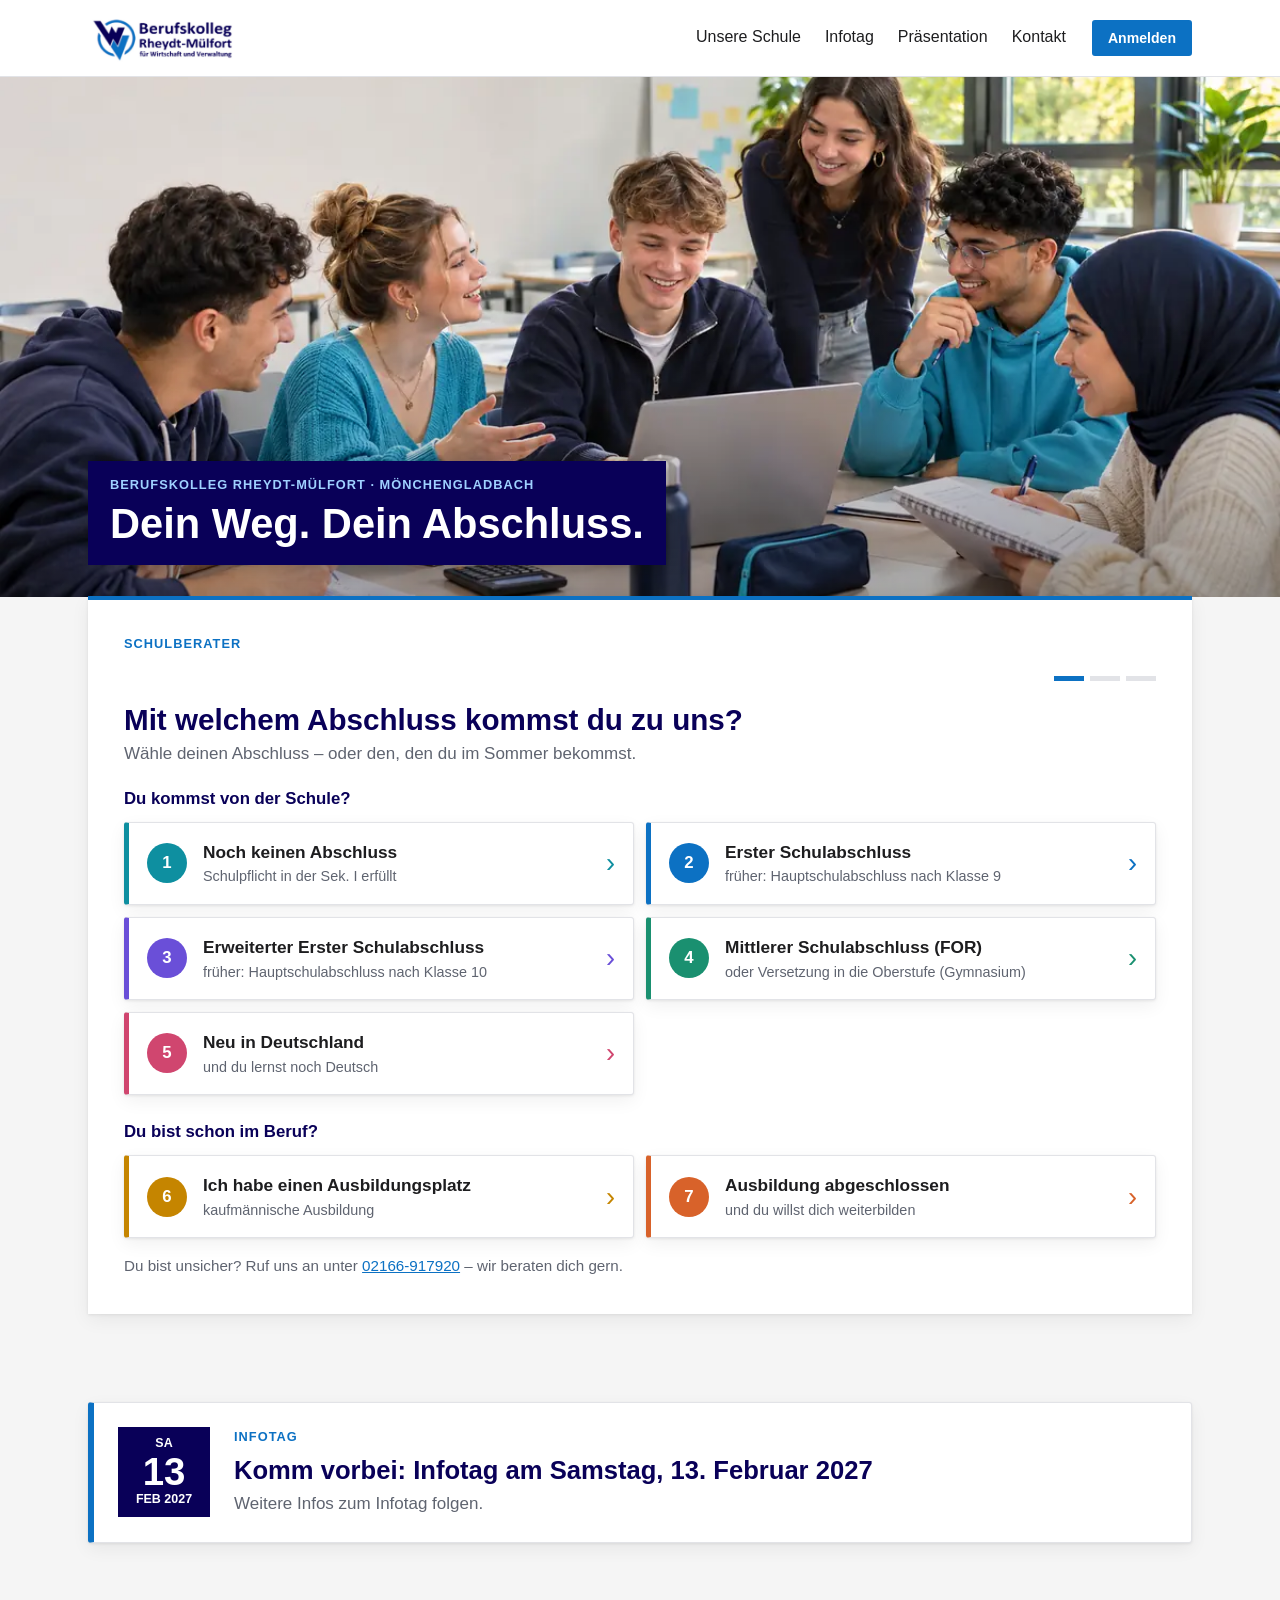
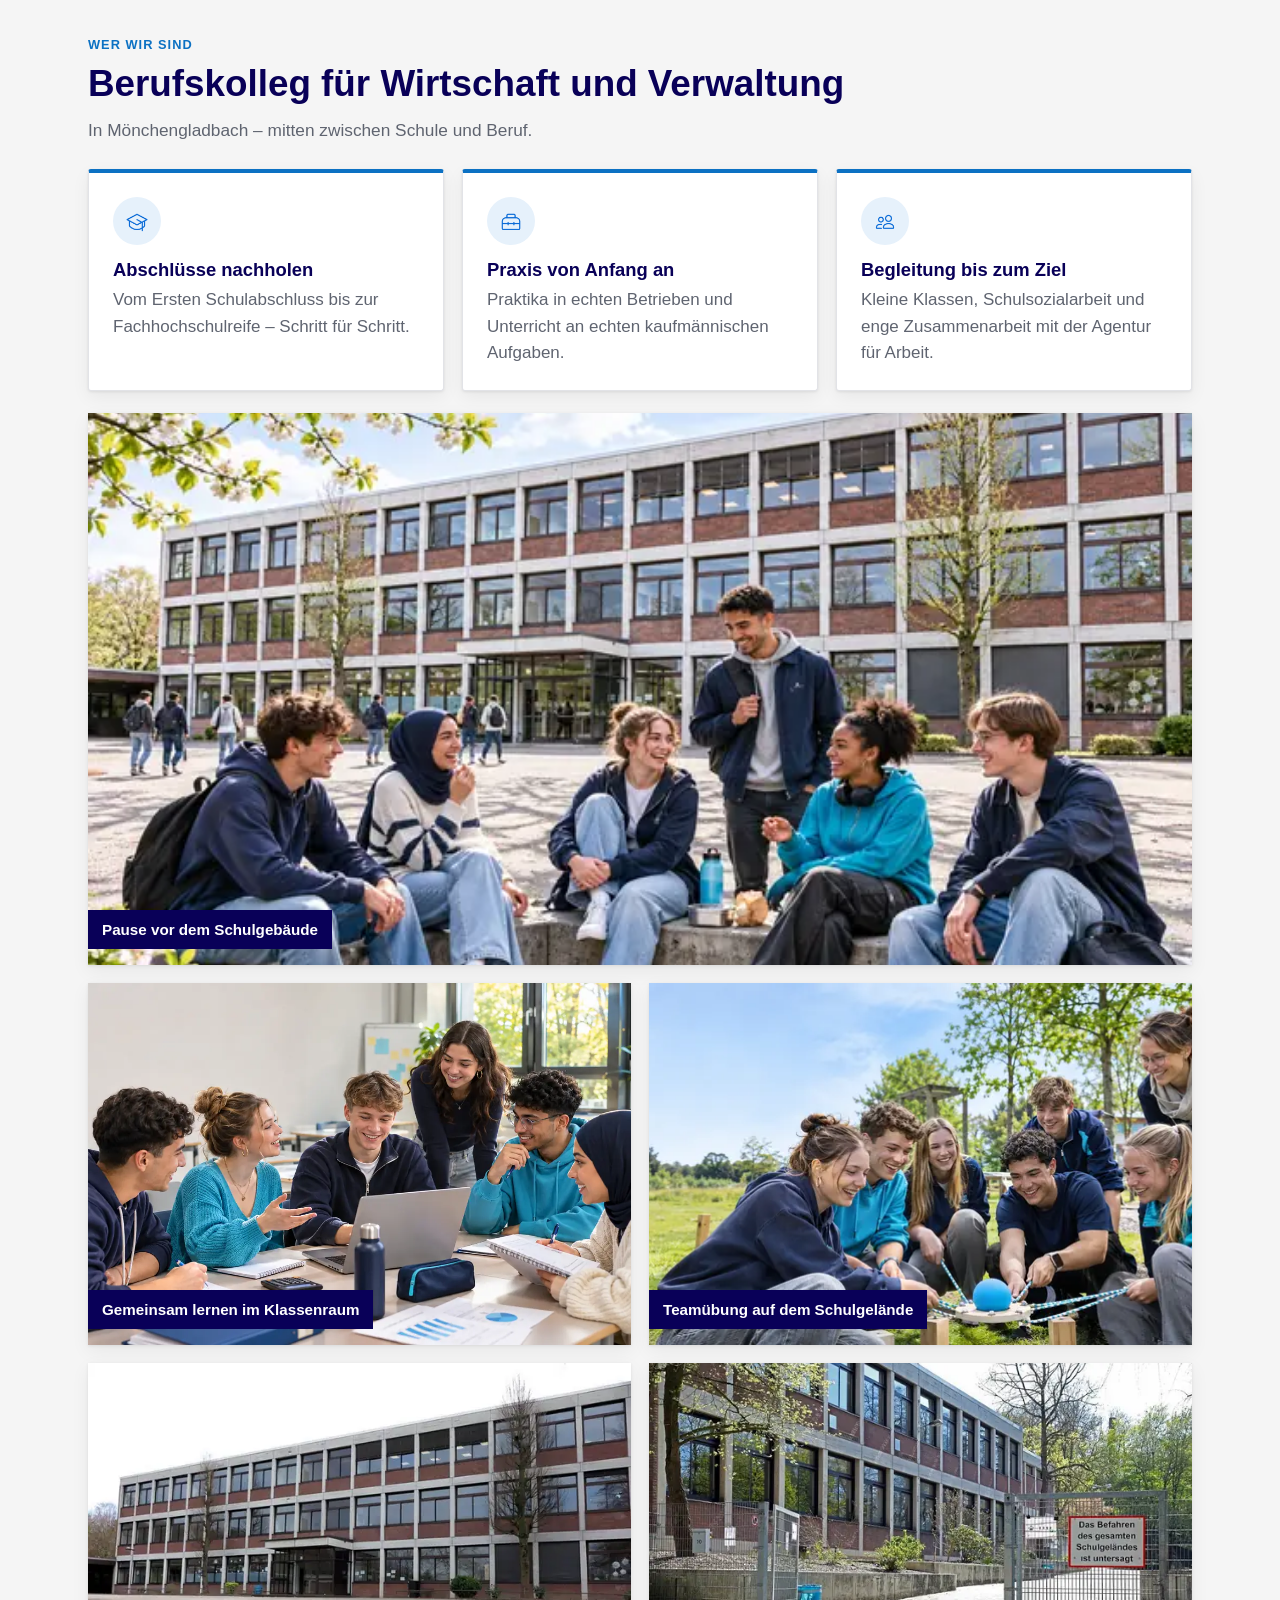
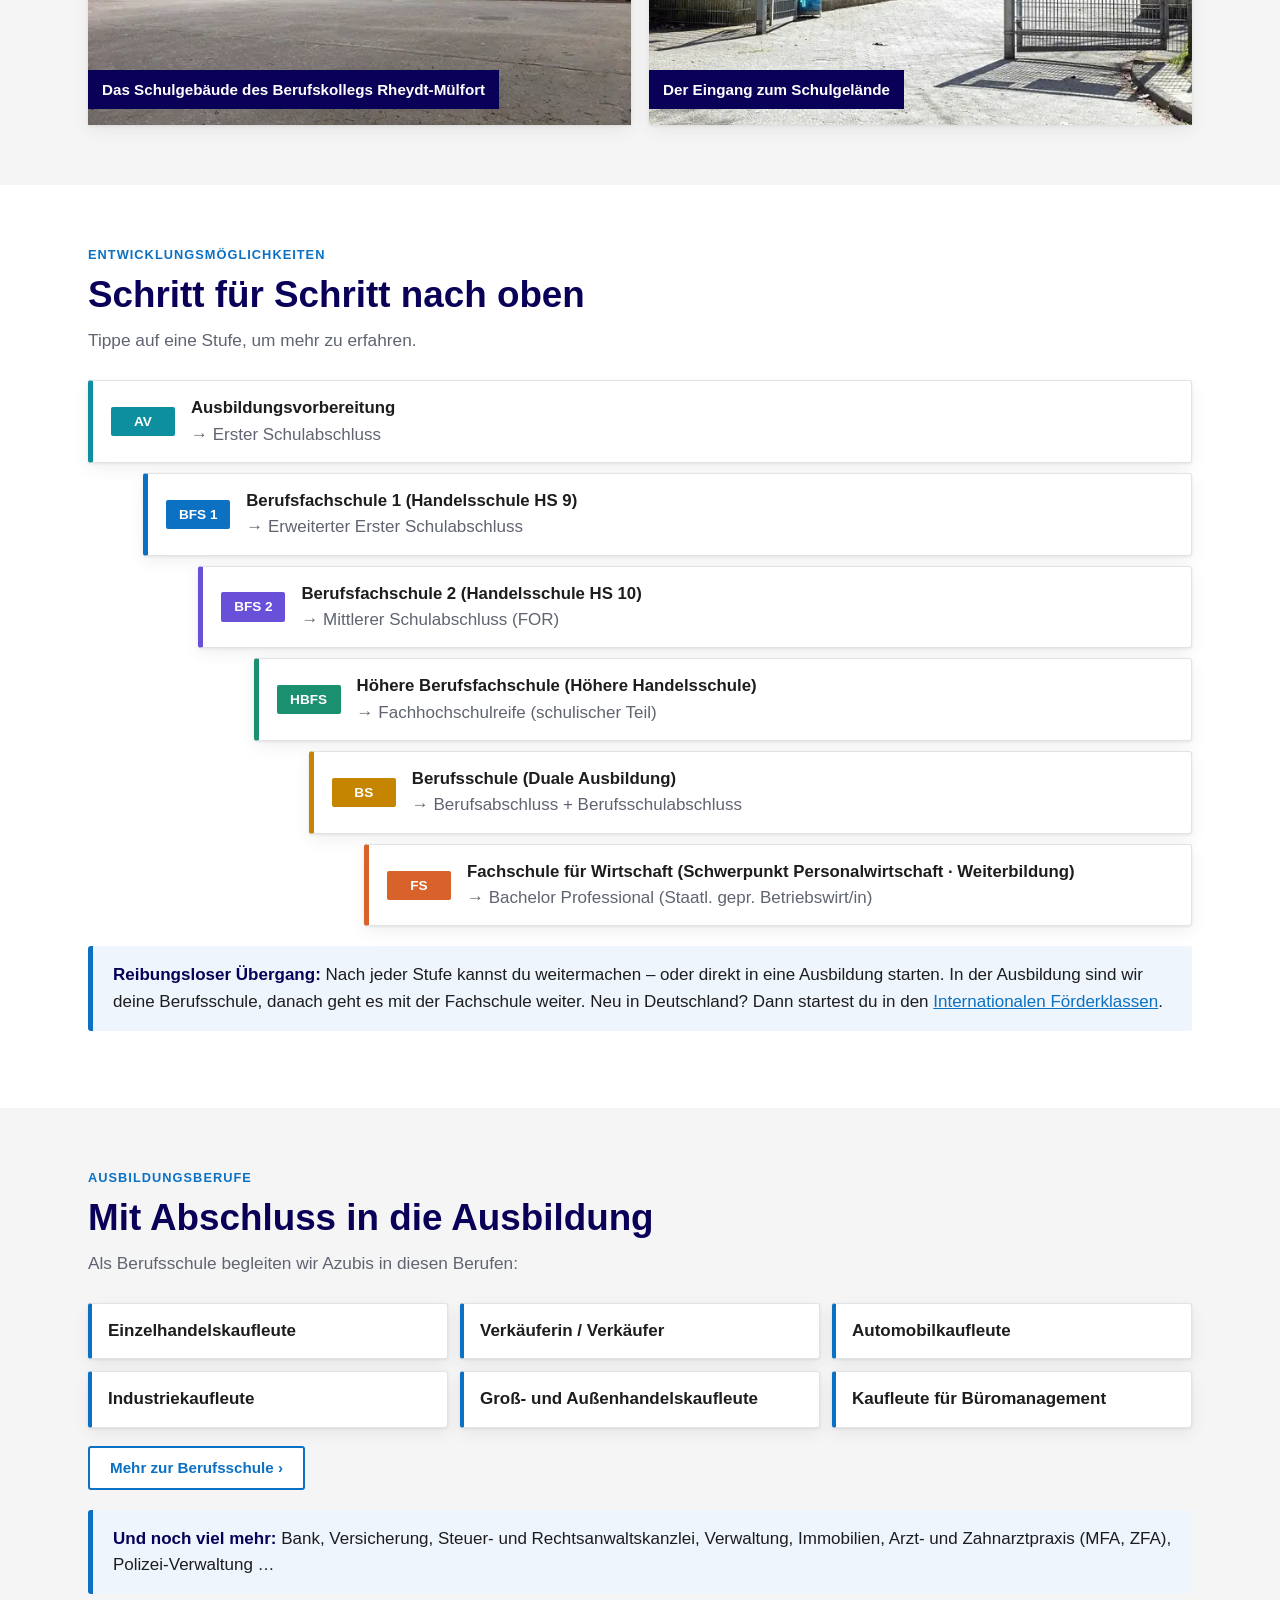
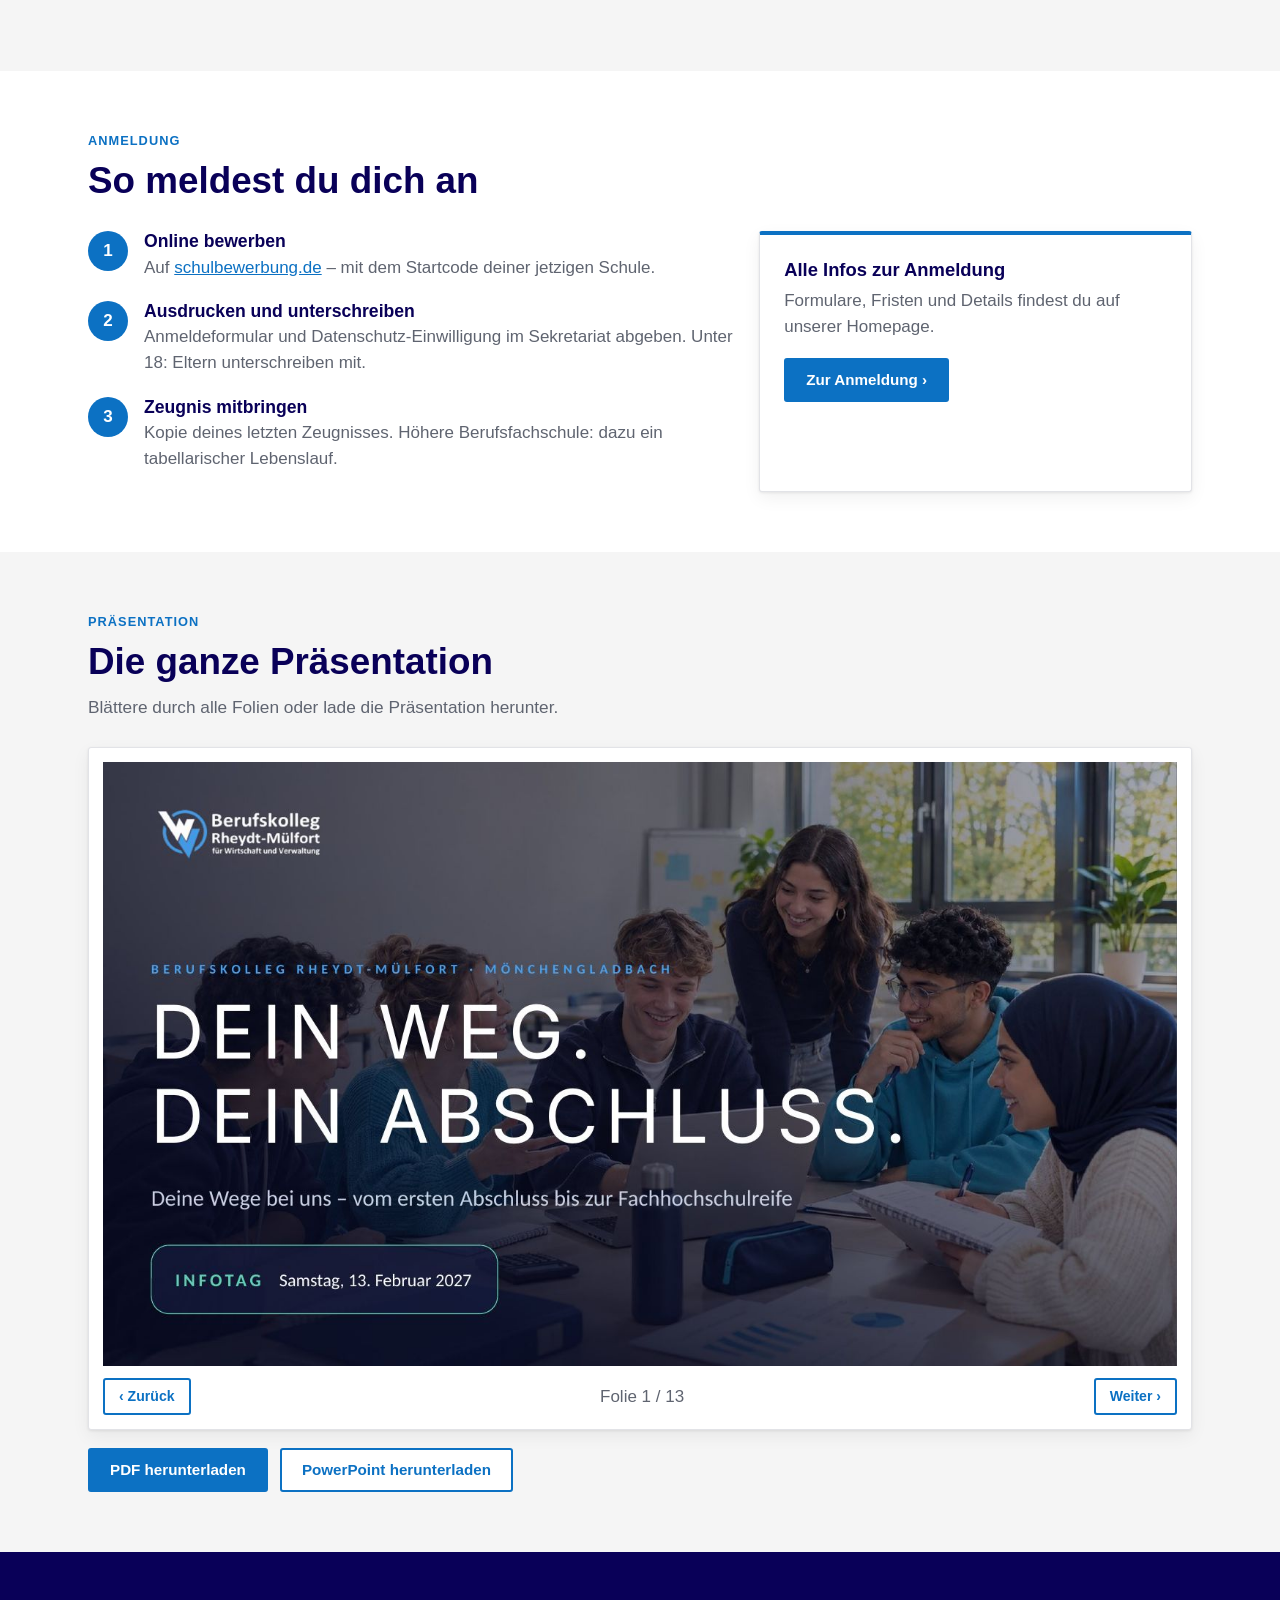
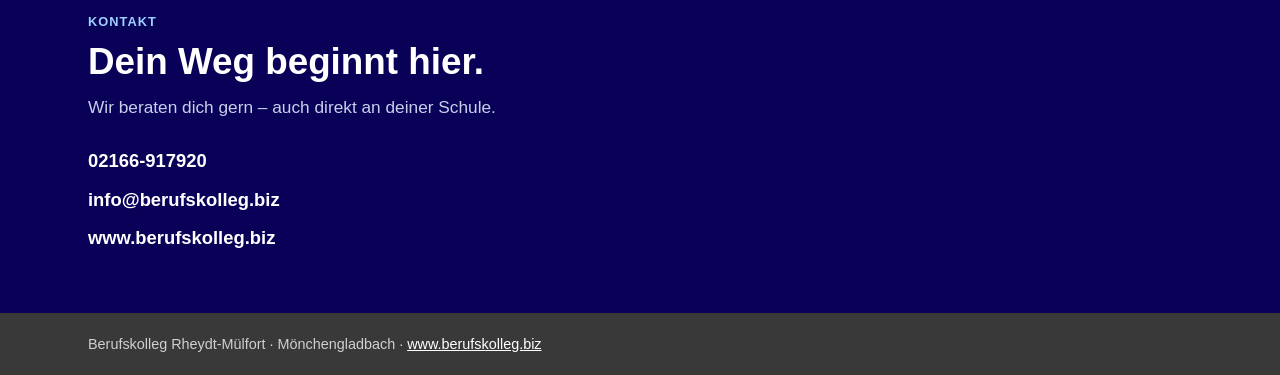
==== commit f586a0ff: "Cache-Busting für style.css und berater.js Co-Authored-By: Claude Opus 5.5 <noreply@anthropic.com> C" ====
--- a/index.html
+++ b/index.html
@@ -8,7 +8,7 @@
 <meta name="theme-color" content="#090058">
 <link rel="icon" href="assets/icon-abschluss.png">
 <link rel="preload" as="image" href="assets/img/schueler-gruppe-1200.webp" imagesrcset="assets/img/schueler-gruppe-640.webp 640w, assets/img/schueler-gruppe-1200.webp 1200w" imagesizes="100vw">
-<link rel="stylesheet" href="assets/style.css">
+<link rel="stylesheet" href="assets/style.css?v=88306aa0">
 </head>
 <body>
 <header class="site-header"><div class="wrap">
@@ -144,7 +144,7 @@
 (()=>{const h=document.querySelector('.site-header');const f=()=>h.classList.toggle('scrolled',scrollY>20);f();addEventListener('scroll',f,{passive:true});})();
 </script>
 <script>window.BILDUNGSGAENGE={"av": {"kurz": "AV", "name": "Ausbildungsvorbereitung", "alias": null, "claim": "Für dich, wenn du (noch) keinen Abschluss hast.", "voraussetzung": "Kein Abschluss nötig", "dauer": "1 Jahr", "abschluss": "Erster Schulabschluss", "color": "#0e8fa0", "file": "av.html", "anmelde_url": null, "anmelde_label": null, "berufe": null}, "bfs1": {"kurz": "BFS 1", "name": "Berufsfachschule 1", "alias": "Handelsschule HS 9", "claim": "Kaufmännische Grundlagen – und dein nächster Abschluss.", "voraussetzung": "Erster Schulabschluss", "dauer": "1 Jahr", "abschluss": "Erweiterter Erster Schulabschluss", "color": "#0c71c3", "file": "bfs1.html", "anmelde_url": null, "anmelde_label": null, "berufe": null}, "bfs2": {"kurz": "BFS 2", "name": "Berufsfachschule 2", "alias": "Handelsschule HS 10", "claim": "Dein Weg zum Mittleren Schulabschluss.", "voraussetzung": "Erweiterter Erster Schulabschluss", "dauer": "1 Jahr", "abschluss": "Mittlerer Schulabschluss (FOR)", "color": "#6a4fd8", "file": "bfs2.html", "anmelde_url": null, "anmelde_label": null, "berufe": null}, "hbfs": {"kurz": "HBFS", "name": "Höhere Berufsfachschule", "alias": "Höhere Handelsschule", "claim": "Wirtschaft verstehen – mit Fachhochschulreife.", "voraussetzung": "Mittlerer Schulabschluss (FOR)", "dauer": "2 Jahre", "abschluss": "Fachhochschulreife (schulischer Teil)", "color": "#1a9070", "file": "hoehere-berufsfachschule.html", "anmelde_url": null, "anmelde_label": null, "berufe": null}, "if": {"kurz": "IF", "name": "Internationale Förderklassen", "alias": null, "claim": "Für dich, wenn du neu in Deutschland bist und Deutsch lernst.", "voraussetzung": "Neu zugewandert, ab 16 Jahren", "dauer": "1 Jahr (bei wenig Deutsch: 2 Jahre)", "abschluss": "Erster Schulabschluss (vergleichbar)", "color": "#d0466f", "file": "internationale-foerderklassen.html", "anmelde_url": "tel:+4921612553784", "anmelde_label": "Beratung: Kommunale Integrationsstelle", "berufe": null}, "bs": {"kurz": "BS", "name": "Berufsschule", "alias": "Duale Ausbildung", "claim": "Du machst eine kaufmännische Ausbildung – wir sind deine Berufsschule.", "voraussetzung": "Ausbildungsvertrag", "dauer": "2 bis 3 Jahre", "abschluss": "Berufsabschluss + Berufsschulabschluss", "color": "#c58500", "file": "berufsschule.html", "anmelde_url": "https://www.berufskolleg.biz/schuelerinnen-und-schueler/anmeldung/anmeldung-berufsschule/", "anmelde_label": "Anmeldung Berufsschule (für Betriebe)", "berufe": [["Kaufleute im Einzelhandel", "3 Jahre"], ["Verkäuferin / Verkäufer", "2 Jahre"], ["Automobilkaufleute", "3 Jahre"], ["Industriekaufleute", "3 Jahre"], ["Kaufleute im Groß- und Außenhandel", "3 Jahre"], ["Kaufleute für Büromanagement", "3 Jahre"]]}, "fs": {"kurz": "FS", "name": "Fachschule für Wirtschaft", "alias": "Schwerpunkt Personalwirtschaft · Weiterbildung", "claim": "Weiterbildung neben dem Beruf – für Führungsaufgaben im mittleren Management.", "voraussetzung": "Ausbildung + 1 Jahr Beruf + FOR", "dauer": "8 Semester (mit FHR ggf. 6)", "abschluss": "Bachelor Professional (Staatl. gepr. Betriebswirt/in)", "color": "#d8622a", "file": "fachschule.html", "anmelde_url": "https://www.berufskolleg.biz/schuelerinnen-und-schueler/anmeldung/weiterbildung-buttons/anmeldung-fachschule/", "anmelde_label": "Anmeldung Fachschule", "berufe": null}};window.ANMELDE_URL="https://www.berufskolleg.biz/schuelerinnen-und-schueler/anmeldung/";</script>
-<script src="assets/berater.js" defer></script>
+<script src="assets/berater.js?v=f18de528" defer></script>
 <script>
 const R={"av":"av.html","hs9":"bfs1.html","hs10":"bfs2.html","hoeha":"hoehere-berufsfachschule.html"};const m=location.hash.match(/^#berater-(\w+)$/);if(m&&R[m[1]])location.replace(R[m[1]]);
 const N=13;let cur=1;const img=document.getElementById("slide"),no=document.getElementById("slideNo");
